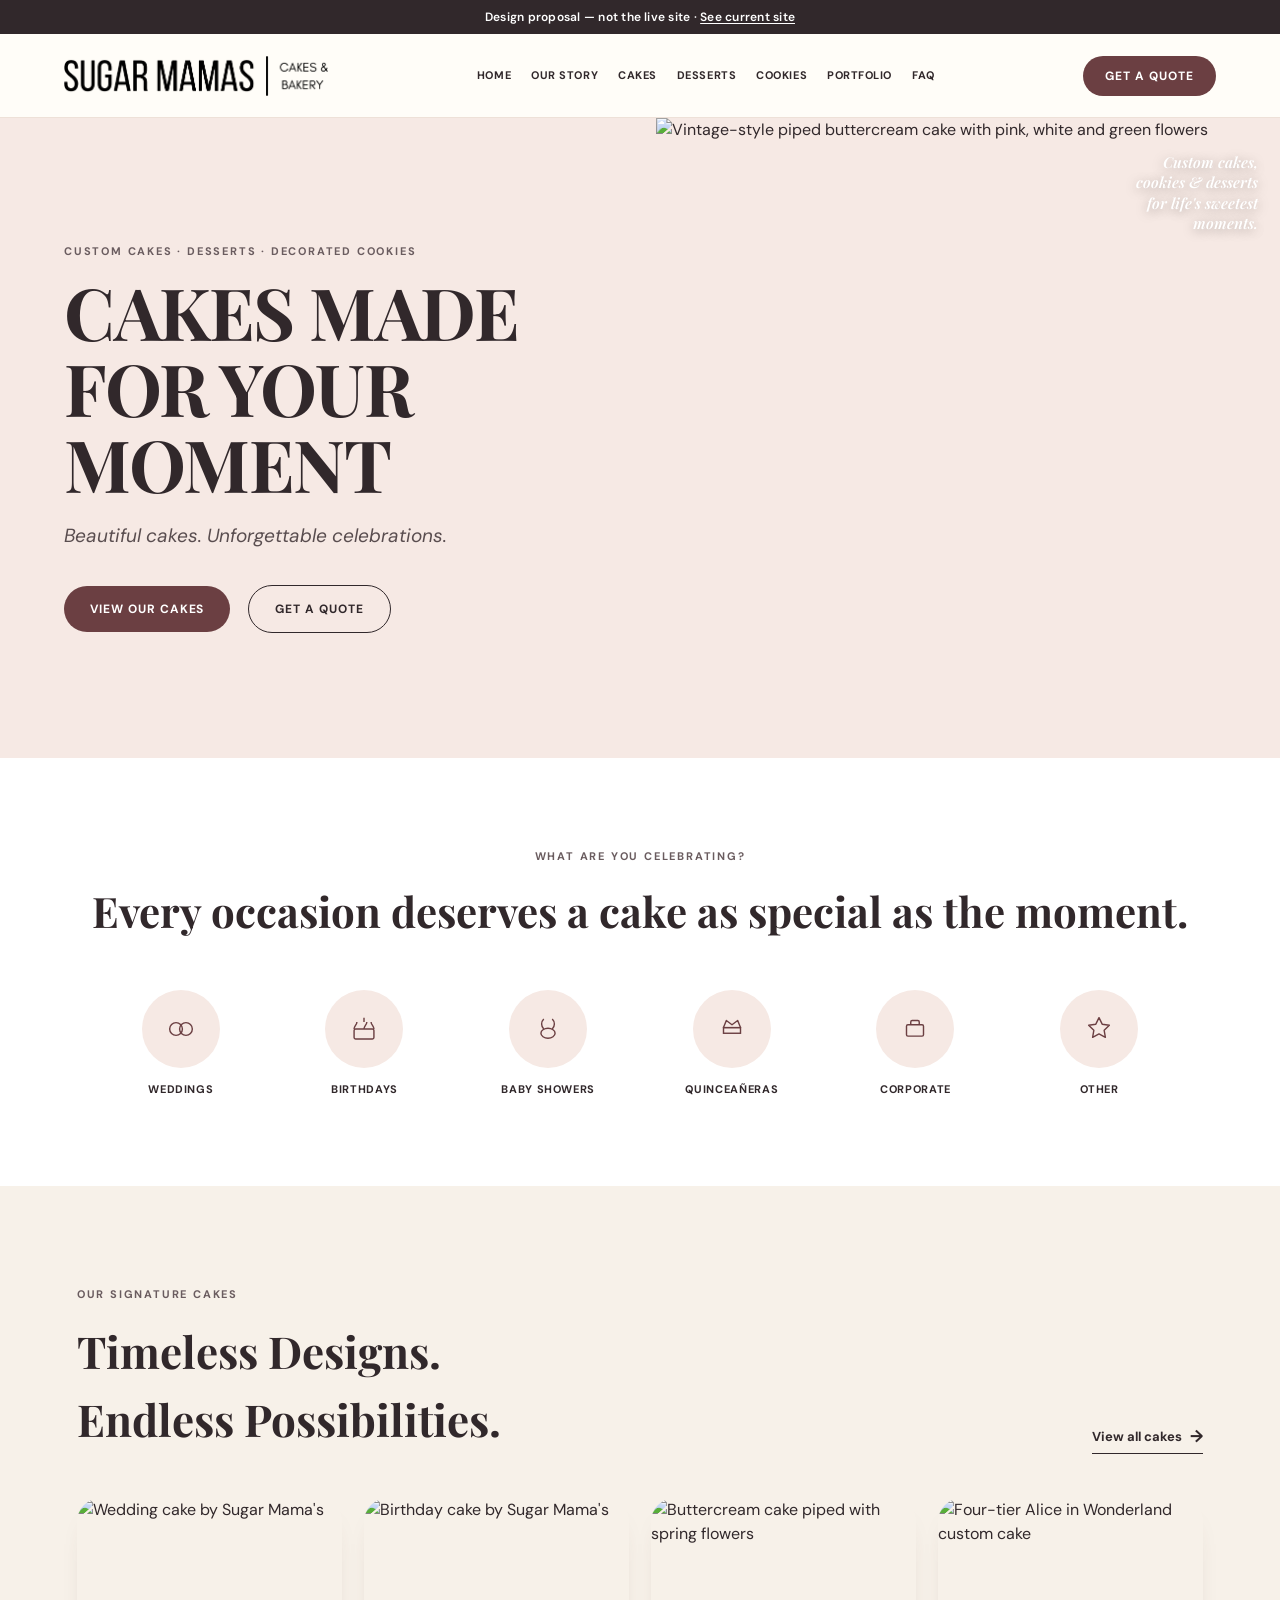
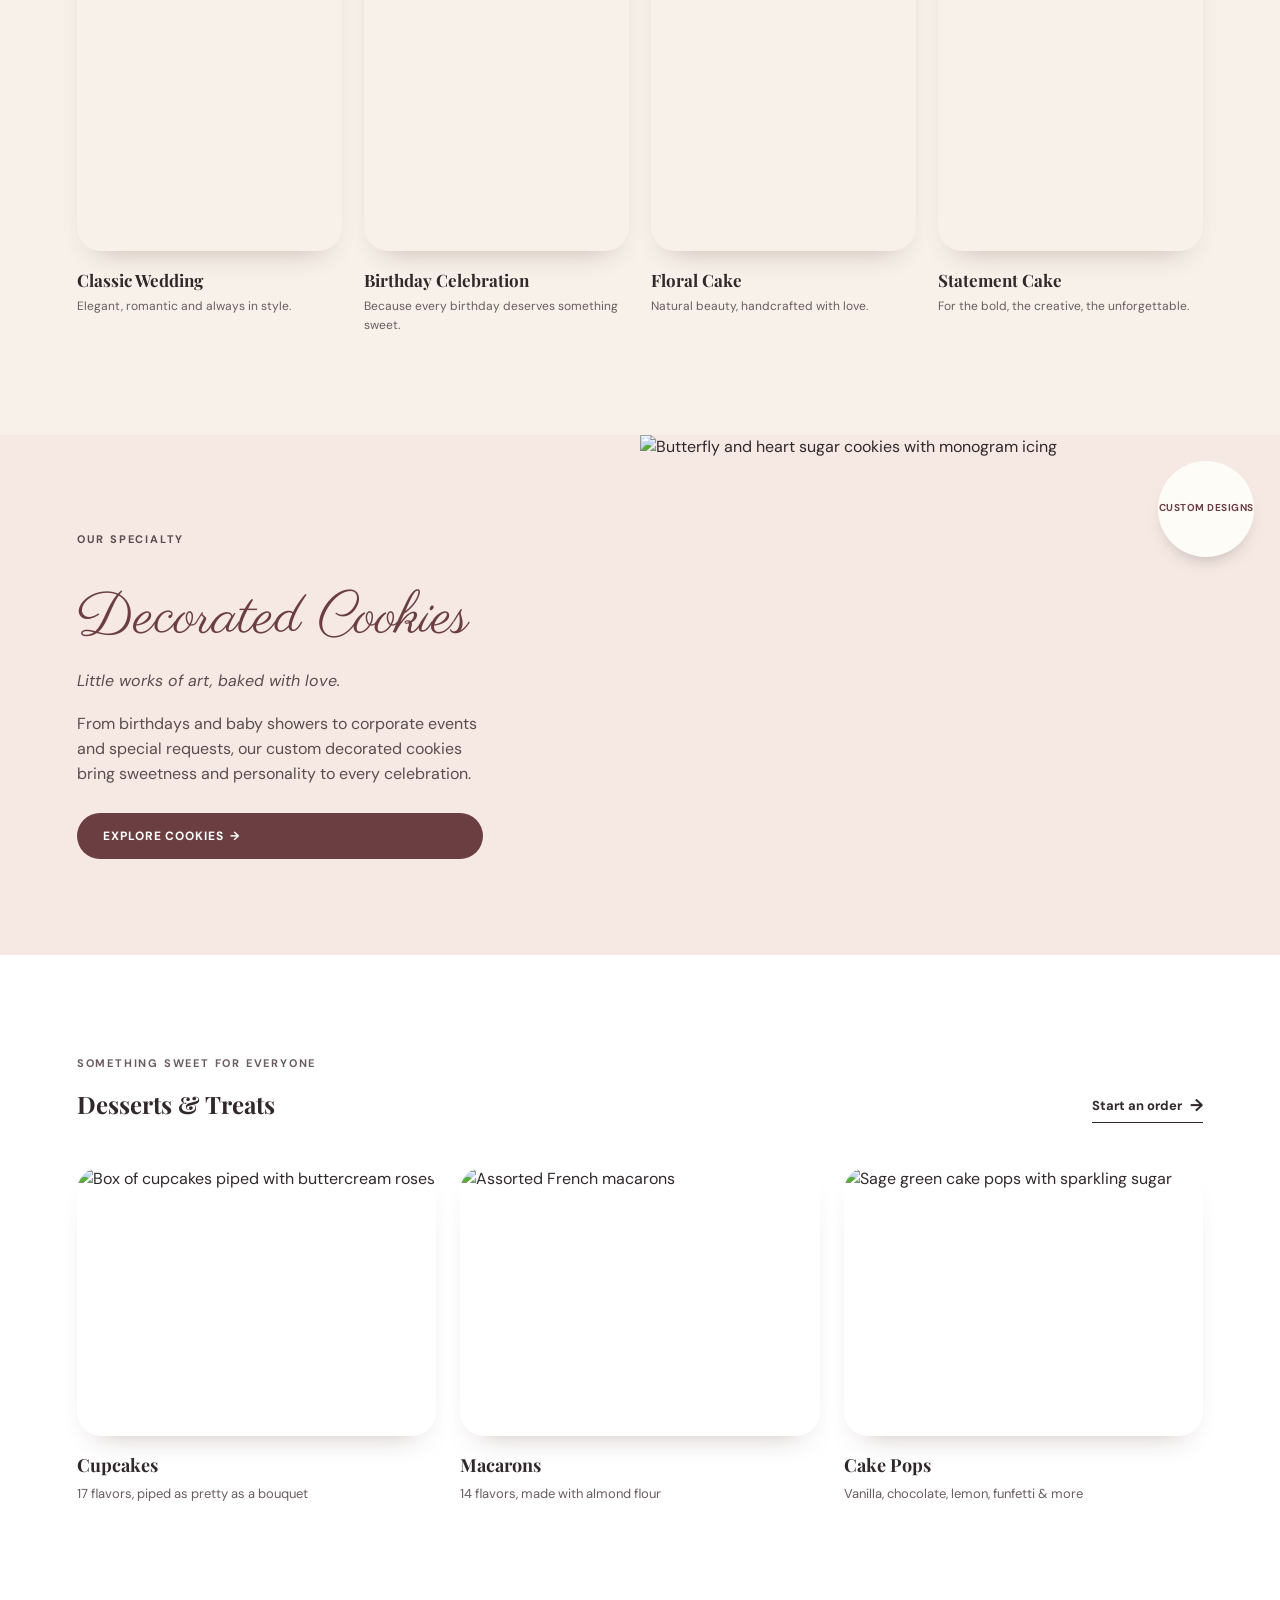
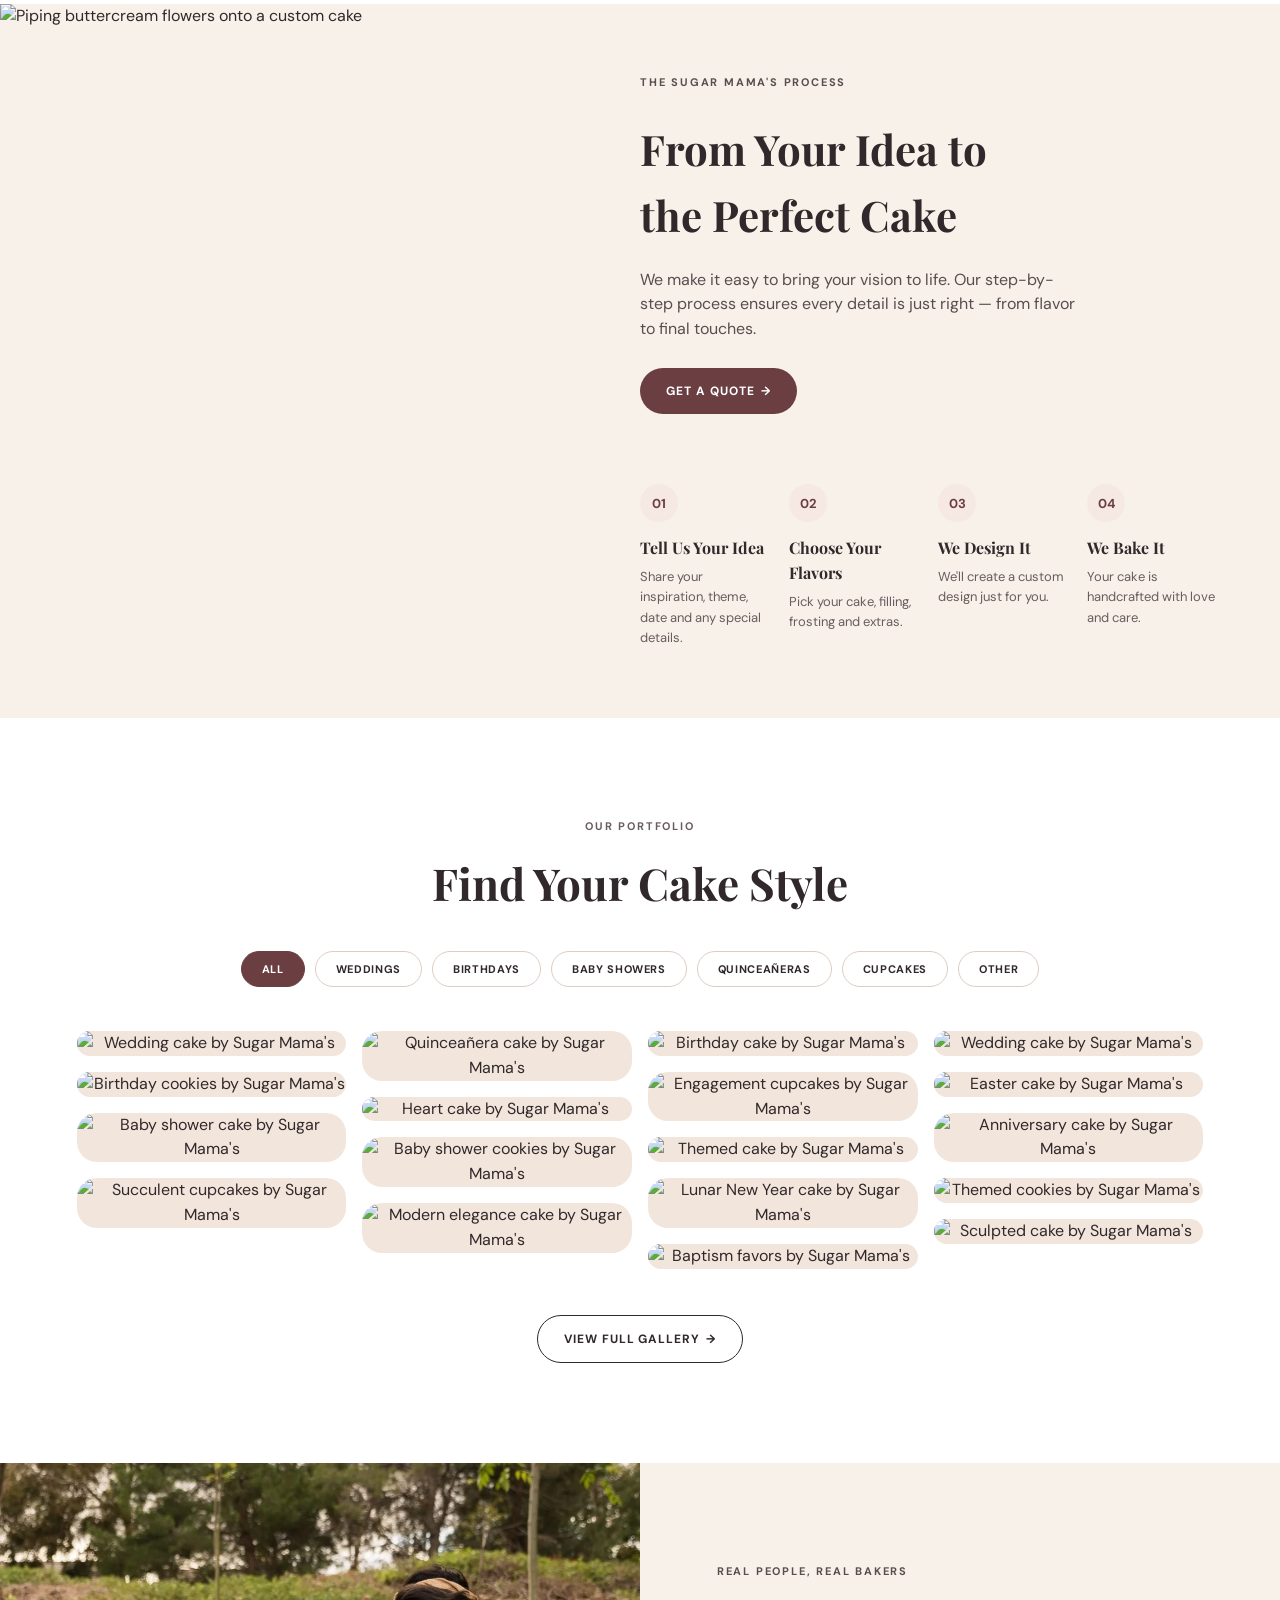
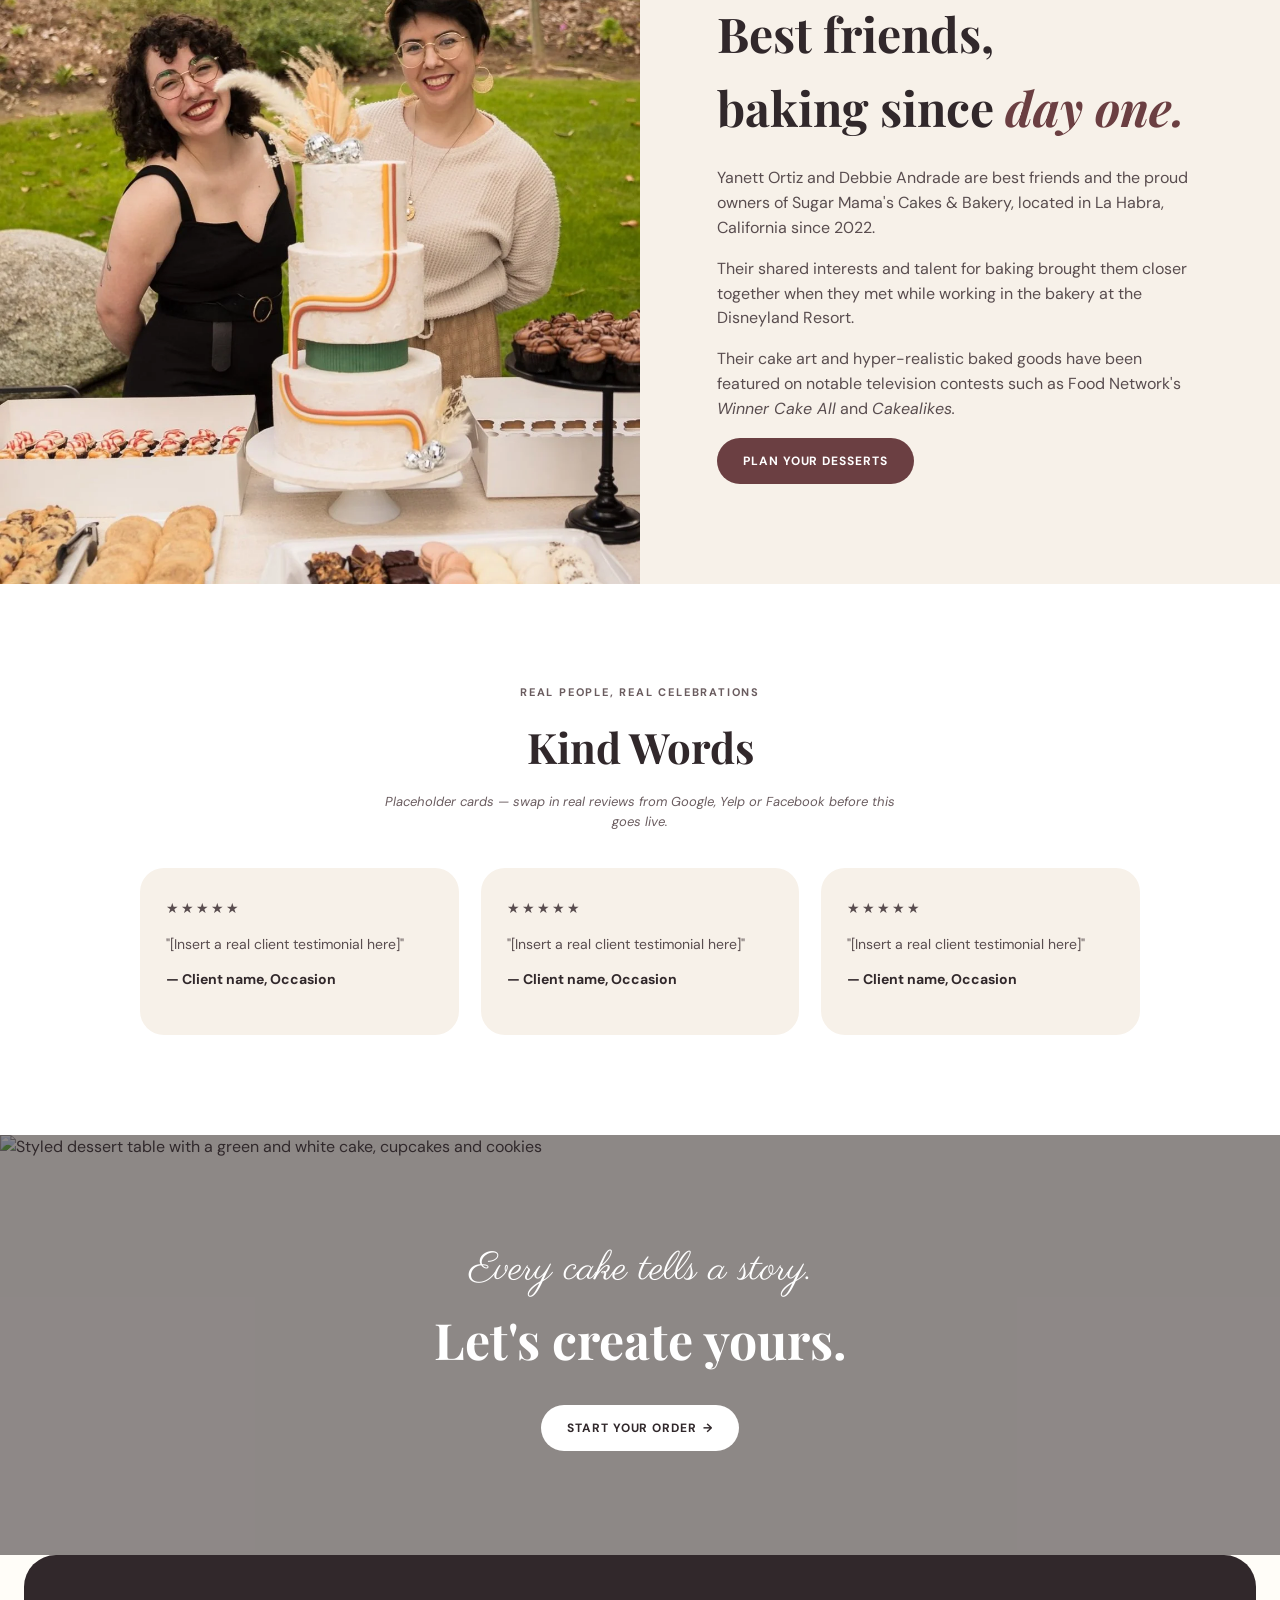
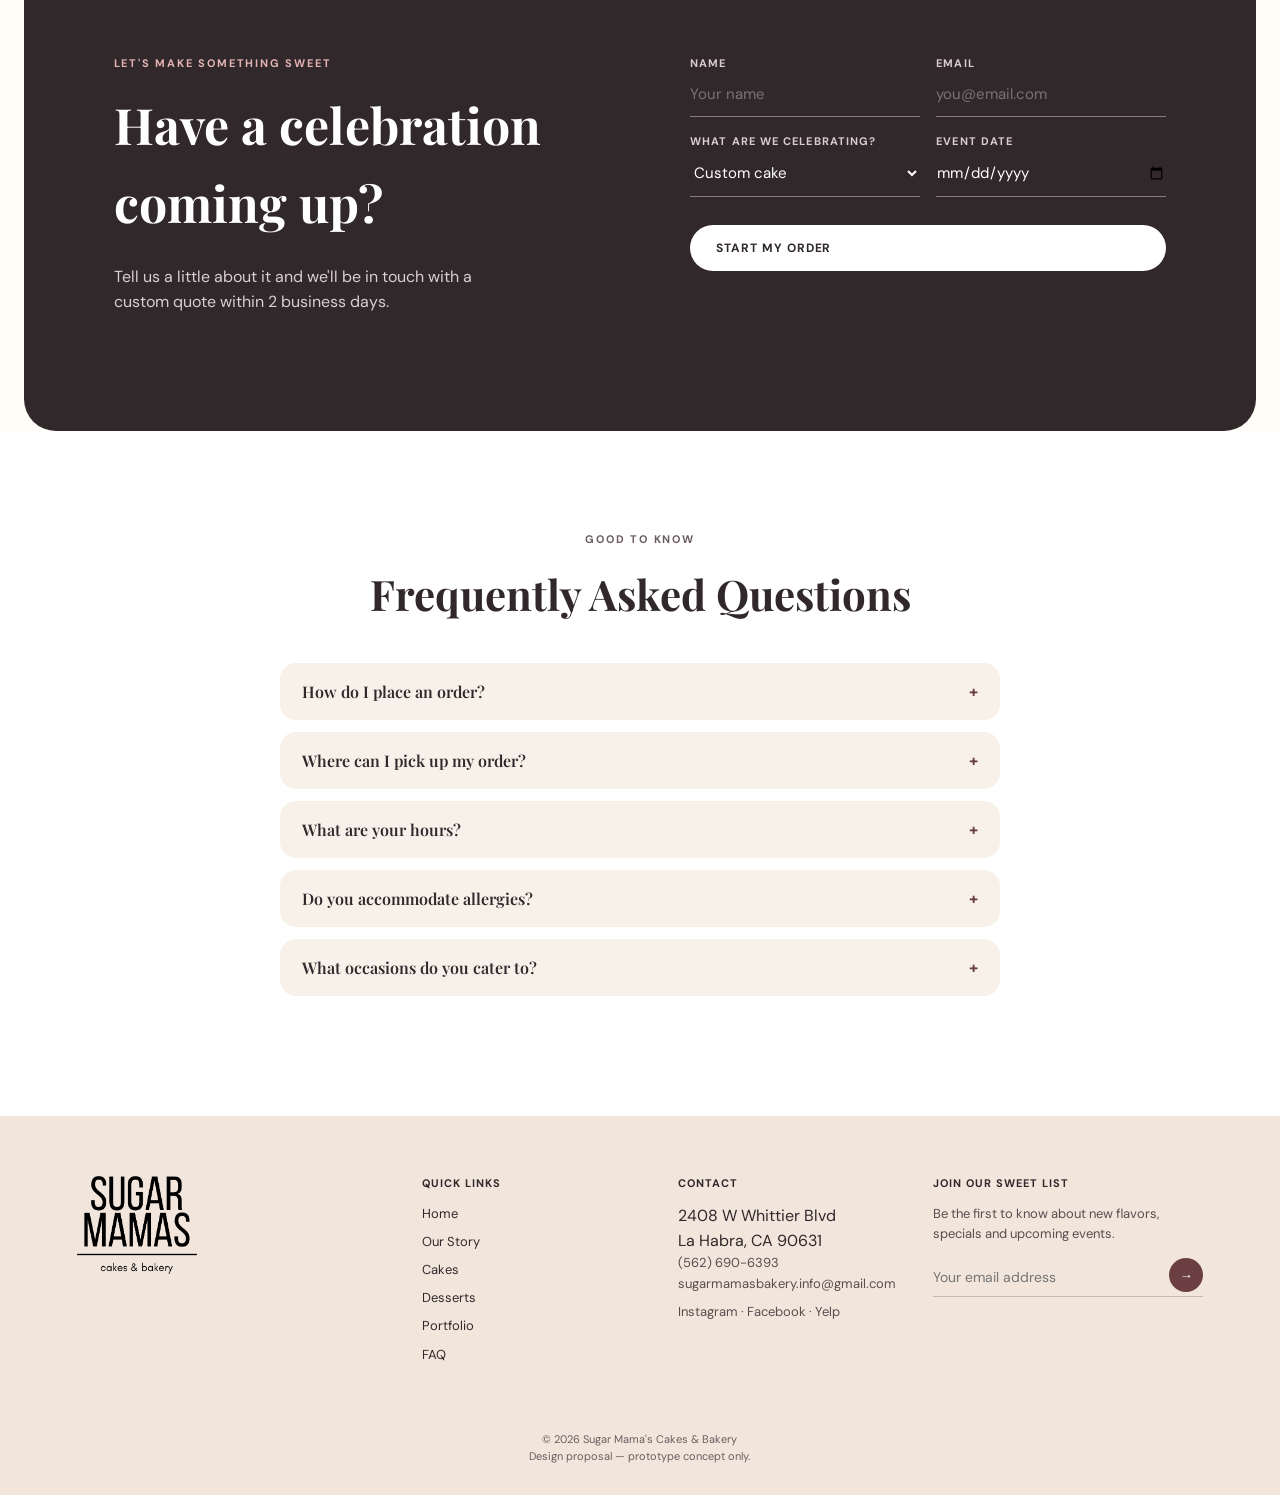
==== proposal-v2/index.html @ 088a0297 "Add homepage redesign proposal (v2) as a new page in proposal-v2/ New design proposal for the homepa" ====
<!doctype html>
<html lang="en">
  <head>
    <meta charset="UTF-8" />
    <meta name="viewport" content="width=device-width, initial-scale=1.0" />
    <meta name="description" content="Custom cakes, decorated cookies and desserts for life's sweetest moments — Sugar Mama's Cakes & Bakery in La Habra, California." />
    <title>Sugar Mama's Cakes &amp; Bakery — Cakes Made For Your Moment</title>
    <link rel="preconnect" href="https://fonts.googleapis.com" />
    <link rel="preconnect" href="https://fonts.gstatic.com" crossorigin />
    <link href="https://fonts.googleapis.com/css2?family=DM+Sans:wght@400;500;600;700&family=Playfair+Display:ital,wght@0,600;0,700;1,600;1,700&family=Parisienne&display=swap" rel="stylesheet" />
    <link rel="stylesheet" href="styles.css" />
  </head>
  <body>
    <p class="proposal-flag">Design proposal — not the live site · <a href="../index.html">See current site</a></p>

    <header class="site-header">
      <a class="brand" href="#top" aria-label="Sugar Mama's Cakes &amp; Bakery — home"><img src="assets/logo-horizontal.png" alt="Sugar Mama's Cakes &amp; Bakery" width="535" height="81" /></a>
      <button class="menu-button" aria-expanded="false" aria-controls="site-nav">Menu</button>
      <nav id="site-nav">
        <a href="#top">Home</a><a href="#story">Our Story</a><a href="#cakes">Cakes</a><a href="#desserts">Desserts</a><a href="#cookies">Cookies</a><a href="#portfolio">Portfolio</a><a href="#faq">FAQ</a>
      </nav>
      <a class="cart-link" href="#quote">Get a Quote</a>
    </header>

    <main id="top">
      <section class="hero">
        <div class="hero-copy">
          <p class="eyebrow">Custom Cakes · Desserts · Decorated Cookies</p>
          <h1>Cakes made<br />for your moment</h1>
          <p class="lede">Beautiful cakes. Unforgettable celebrations.</p>
          <div class="actions"><a class="button button-dark" href="#cakes">View Our Cakes</a><a class="button button-outline" href="#quote">Get a Quote</a></div>
        </div>
        <div class="hero-art">
          <img class="photo" src="https://images.squarespace-cdn.com/content/v1/65b1a3853f274837054c828c/1772600733425-MUDJIO56MYOZ5IM1CIWX/image-asset.jpeg?format=1500w" alt="Vintage-style piped buttercream cake with pink, white and green flowers" />
          <p class="hero-side-note">Custom cakes,<br />cookies &amp; desserts<br />for life's sweetest<br />moments.</p>
        </div>
      </section>

      <section class="occasions">
        <p class="eyebrow center">What are you celebrating?</p>
        <h2 class="center-title">Every occasion deserves a cake as special as the moment.</h2>
        <div class="occasion-grid">
          <a class="occasion" href="#quote"><span class="occasion-icon" aria-hidden="true"><svg viewBox="0 0 48 48"><circle cx="17" cy="24" r="9" fill="none" stroke="currentColor" stroke-width="2"/><circle cx="31" cy="24" r="9" fill="none" stroke="currentColor" stroke-width="2"/></svg></span>Weddings</a>
          <a class="occasion" href="#quote"><span class="occasion-icon" aria-hidden="true"><svg viewBox="0 0 48 48"><rect x="10" y="24" width="28" height="14" rx="2" fill="none" stroke="currentColor" stroke-width="2"/><path d="M10 24c0-4 4-6 4-10M24 24c0-4 4-6 4-10M38 24c0-4-4-6-4-10" fill="none" stroke="currentColor" stroke-width="2"/><line x1="24" y1="14" x2="24" y2="8" stroke="currentColor" stroke-width="2"/></svg></span>Birthdays</a>
          <a class="occasion" href="#quote"><span class="occasion-icon" aria-hidden="true"><svg viewBox="0 0 48 48"><path d="M18 10c-4 4-4 10 0 14M30 10c4 4 4 10 0 14" fill="none" stroke="currentColor" stroke-width="2"/><ellipse cx="24" cy="30" rx="10" ry="7" fill="none" stroke="currentColor" stroke-width="2"/></svg></span>Baby Showers</a>
          <a class="occasion" href="#quote"><span class="occasion-icon" aria-hidden="true"><svg viewBox="0 0 48 48"><path d="M12 22l4-10 8 6 8-6 4 10z" fill="none" stroke="currentColor" stroke-width="2" stroke-linejoin="round"/><rect x="12" y="22" width="24" height="8" fill="none" stroke="currentColor" stroke-width="2"/></svg></span>Quinceañeras</a>
          <a class="occasion" href="#quote"><span class="occasion-icon" aria-hidden="true"><svg viewBox="0 0 48 48"><rect x="12" y="18" width="24" height="16" rx="2" fill="none" stroke="currentColor" stroke-width="2"/><path d="M18 18v-4a2 2 0 0 1 2-2h8a2 2 0 0 1 2 2v4" fill="none" stroke="currentColor" stroke-width="2"/></svg></span>Corporate</a>
          <a class="occasion" href="#quote"><span class="occasion-icon" aria-hidden="true"><svg viewBox="0 0 48 48"><path d="M24 8l4.5 9.2 10.1 1.5-7.3 7.1 1.7 10-9-4.8-9 4.8 1.7-10-7.3-7.1 10.1-1.5z" fill="none" stroke="currentColor" stroke-width="2" stroke-linejoin="round"/></svg></span>Other</a>
        </div>
      </section>

      <section class="signature" id="cakes">
        <div class="section-heading">
          <div><p class="eyebrow">Our Signature Cakes</p><h2>Timeless Designs.<br />Endless Possibilities.</h2></div>
          <a class="text-link" href="#portfolio">View all cakes <span>→</span></a>
        </div>
        <div class="signature-grid">
          <article class="signature-card"><div class="signature-image"><img class="photo" src="https://images.squarespace-cdn.com/content/v1/65b1a3853f274837054c828c/1772942262779-ZI9JFP9GO87OTHMRYHWW/image-asset.jpeg?format=900w" alt="Wedding cake by Sugar Mama's" loading="lazy" /></div><h3>Classic Wedding</h3><p>Elegant, romantic and always in style.</p></article>
          <article class="signature-card"><div class="signature-image"><img class="photo" src="https://images.squarespace-cdn.com/content/v1/65b1a3853f274837054c828c/1773450501067-HEP3N2RU8W4U52K35G0A/image-asset.jpeg?format=900w" alt="Birthday cake by Sugar Mama's" loading="lazy" /></div><h3>Birthday Celebration</h3><p>Because every birthday deserves something sweet.</p></article>
          <article class="signature-card"><div class="signature-image"><img class="photo" src="https://images.squarespace-cdn.com/content/v1/65b1a3853f274837054c828c/1775613709017-PPYAAM4GJLANA5XTCRFL/image-asset.jpeg?format=900w" alt="Buttercream cake piped with spring flowers" loading="lazy" /></div><h3>Floral Cake</h3><p>Natural beauty, handcrafted with love.</p></article>
          <article class="signature-card"><div class="signature-image"><img class="photo" src="https://images.squarespace-cdn.com/content/v1/65b1a3853f274837054c828c/7b6c0168-63f1-49c2-966e-739e3c0c1730/IMG_20220407_215901_732.JPEG?format=900w" alt="Four-tier Alice in Wonderland custom cake" loading="lazy" /></div><h3>Statement Cake</h3><p>For the bold, the creative, the unforgettable.</p></article>
        </div>
      </section>

      <section class="cookies-band" id="cookies">
        <div class="cookies-copy">
          <p class="eyebrow">Our Specialty</p>
          <h2 class="script">Decorated Cookies</h2>
          <p class="tagline">Little works of art, baked with love.</p>
          <p>From birthdays and baby showers to corporate events and special requests, our custom decorated cookies bring sweetness and personality to every celebration.</p>
          <a class="button button-dark" href="#quote" data-order="Cookies, brownies &amp; bars">Explore Cookies <span>→</span></a>
        </div>
        <div class="cookies-art">
          <img class="photo" src="https://images.squarespace-cdn.com/content/v1/65b1a3853f274837054c828c/1772600733425-BPG7OJU52Y9I3K58U4W4/image-asset.jpeg?format=1200w" alt="Butterfly and heart sugar cookies with monogram icing" loading="lazy" />
          <span class="badge">Custom Designs</span>
        </div>
      </section>

      <section class="desserts" id="desserts">
        <div class="section-heading">
          <div><p class="eyebrow">Something Sweet for Everyone</p><h2>Desserts &amp; Treats</h2></div>
          <a class="text-link" href="#quote">Start an order <span>→</span></a>
        </div>
        <div class="dessert-grid">
          <article class="dessert-card"><div class="dessert-image"><img class="photo" src="https://images.squarespace-cdn.com/content/v1/65b1a3853f274837054c828c/b9836f14-24eb-4674-8cc8-5831b5f9d2c2/Image+3-29-24+at+4.58+PM.jpg?format=900w" alt="Box of cupcakes piped with buttercream roses" loading="lazy" /></div><h3>Cupcakes</h3><p>17 flavors, piped as pretty as a bouquet</p></article>
          <article class="dessert-card"><div class="dessert-image"><img class="photo" src="https://images.squarespace-cdn.com/content/v1/65b1a3853f274837054c828c/a9c6660c-5b7f-4c5b-993f-c63a873cb823/Screenshot+2024-03-30+at+3.08.34+PM.jpg?format=900w" alt="Assorted French macarons" loading="lazy" /></div><h3>Macarons</h3><p>14 flavors, made with almond flour</p></article>
          <article class="dessert-card"><div class="dessert-image"><img class="photo" src="https://images.squarespace-cdn.com/content/v1/65b1a3853f274837054c828c/cb869832-6874-4130-a6bc-0b6ae3348c06/20221203_130506.jpg?format=900w" alt="Sage green cake pops with sparkling sugar" loading="lazy" /></div><h3>Cake Pops</h3><p>Vanilla, chocolate, lemon, funfetti &amp; more</p></article>
        </div>
      </section>

      <section class="process">
        <div class="process-art"><img class="photo" src="https://images.squarespace-cdn.com/content/v1/65b1a3853f274837054c828c/1775613709017-PPYAAM4GJLANA5XTCRFL/image-asset.jpeg?format=1200w" alt="Piping buttercream flowers onto a custom cake" loading="lazy" /></div>
        <div class="process-copy">
          <p class="eyebrow">The Sugar Mama's Process</p>
          <h2>From Your Idea to<br />the Perfect Cake</h2>
          <p>We make it easy to bring your vision to life. Our step-by-step process ensures every detail is just right — from flavor to final touches.</p>
          <a class="button button-dark" href="#quote">Get a Quote <span>→</span></a>
        </div>
        <div class="steps">
          <article><span>01</span><h3>Tell Us Your Idea</h3><p>Share your inspiration, theme, date and any special details.</p></article>
          <article><span>02</span><h3>Choose Your Flavors</h3><p>Pick your cake, filling, frosting and extras.</p></article>
          <article><span>03</span><h3>We Design It</h3><p>We'll create a custom design just for you.</p></article>
          <article><span>04</span><h3>We Bake It</h3><p>Your cake is handcrafted with love and care.</p></article>
        </div>
      </section>

      <section class="portfolio" id="portfolio">
        <p class="eyebrow">Our Portfolio</p>
        <h2>Find Your Cake Style</h2>
        <div class="filter-tabs" role="tablist" aria-label="Filter portfolio by occasion">
          <button class="filter-tab is-active" data-filter="all">All</button>
          <button class="filter-tab" data-filter="weddings">Weddings</button>
          <button class="filter-tab" data-filter="birthdays">Birthdays</button>
          <button class="filter-tab" data-filter="baby-showers">Baby Showers</button>
          <button class="filter-tab" data-filter="quinceaneras">Quinceañeras</button>
          <button class="filter-tab" data-filter="cupcakes">Cupcakes</button>
          <button class="filter-tab" data-filter="other">Other</button>
        </div>
        <div class="portfolio-grid">
          <figure class="portfolio-item" data-category="weddings"><img src="https://images.squarespace-cdn.com/content/v1/65b1a3853f274837054c828c/1772942262779-ZI9JFP9GO87OTHMRYHWW/image-asset.jpeg?format=750w" alt="Wedding cake by Sugar Mama's" loading="lazy" /><figcaption>Wedding</figcaption></figure>
          <figure class="portfolio-item" data-category="birthdays"><img src="https://images.squarespace-cdn.com/content/v1/65b1a3853f274837054c828c/a038e43d-16f7-4543-b293-1aeea8d28f4f/20231110_105209.JPEG?format=750w" alt="Birthday cookies by Sugar Mama's" loading="lazy" /><figcaption>Birthday cookies</figcaption></figure>
          <figure class="portfolio-item" data-category="baby-showers"><img src="https://images.squarespace-cdn.com/content/v1/65b1a3853f274837054c828c/4c8994d2-5c59-413b-973d-cb55cd57ef9a/20221105_122939.jpg?format=750w" alt="Baby shower cake by Sugar Mama's" loading="lazy" /><figcaption>Baby shower</figcaption></figure>
          <figure class="portfolio-item" data-category="cupcakes"><img src="https://images.squarespace-cdn.com/content/v1/65b1a3853f274837054c828c/33d1d7ee-b3ee-4fe7-a047-160178b1ba1e/20221119_101422.jpg?format=750w" alt="Succulent cupcakes by Sugar Mama's" loading="lazy" /><figcaption>Succulent cupcakes</figcaption></figure>
          <figure class="portfolio-item" data-category="quinceaneras"><img src="https://images.squarespace-cdn.com/content/v1/65b1a3853f274837054c828c/1774237483385-MHNZNSMKD4XD0S2SNCR8/image-asset.jpeg?format=750w" alt="Quinceañera cake by Sugar Mama's" loading="lazy" /><figcaption>Quinceañera</figcaption></figure>
          <figure class="portfolio-item" data-category="other"><img src="https://images.squarespace-cdn.com/content/v1/65b1a3853f274837054c828c/1772854259858-TG2QHEEB0DQEADOUZL7T/image-asset.jpeg?format=750w" alt="Heart cake by Sugar Mama's" loading="lazy" /><figcaption>Heart cake</figcaption></figure>
          <figure class="portfolio-item" data-category="baby-showers"><img src="https://images.squarespace-cdn.com/content/v1/65b1a3853f274837054c828c/1773193388780-VD13GZDD2TNQXEQYH98U/image-asset.jpeg?format=750w" alt="Baby shower cookies by Sugar Mama's" loading="lazy" /><figcaption>Baby shower cookies</figcaption></figure>
          <figure class="portfolio-item" data-category="other"><img src="https://images.squarespace-cdn.com/content/v1/65b1a3853f274837054c828c/1774066452007-Z5C4GBXH0X5CAH2M69HX/image-asset.jpeg?format=750w" alt="Modern elegance cake by Sugar Mama's" loading="lazy" /><figcaption>Modern elegance</figcaption></figure>
          <figure class="portfolio-item" data-category="birthdays"><img src="https://images.squarespace-cdn.com/content/v1/65b1a3853f274837054c828c/1773450501067-HEP3N2RU8W4U52K35G0A/image-asset.jpeg?format=750w" alt="Birthday cake by Sugar Mama's" loading="lazy" /><figcaption>Birthday</figcaption></figure>
          <figure class="portfolio-item" data-category="cupcakes"><img src="https://images.squarespace-cdn.com/content/v1/65b1a3853f274837054c828c/1773365118248-B31HA1CPFASOLKX8IUA8/image-asset.jpeg?format=750w" alt="Engagement cupcakes by Sugar Mama's" loading="lazy" /><figcaption>Engagement cupcakes</figcaption></figure>
          <figure class="portfolio-item" data-category="other"><img src="https://images.squarespace-cdn.com/content/v1/65b1a3853f274837054c828c/1773804576847-RX6JJX8WD3FVV5V3I89F/image-asset.jpeg?format=750w" alt="Themed cake by Sugar Mama's" loading="lazy" /><figcaption>Themed cake</figcaption></figure>
          <figure class="portfolio-item" data-category="other"><img src="https://images.squarespace-cdn.com/content/v1/65b1a3853f274837054c828c/1772600733425-V5CJXFYBHZIGZ0ZPQFDM/image-asset.jpeg?format=750w" alt="Lunar New Year cake by Sugar Mama's" loading="lazy" /><figcaption>Lunar New Year</figcaption></figure>
          <figure class="portfolio-item" data-category="other"><img src="https://images.squarespace-cdn.com/content/v1/65b1a3853f274837054c828c/1773889423653-HCP5YI74RDY9S18D9REH/image-asset.jpeg?format=750w" alt="Baptism favors by Sugar Mama's" loading="lazy" /><figcaption>Baptism favors</figcaption></figure>
          <figure class="portfolio-item" data-category="weddings"><img src="https://images.squarespace-cdn.com/content/v1/65b1a3853f274837054c828c/85dee9de-6dda-4266-9a12-5ddda08672a5/20240119_144047.jpg?format=750w" alt="Wedding cake by Sugar Mama's" loading="lazy" /><figcaption>Wedding</figcaption></figure>
          <figure class="portfolio-item" data-category="other"><img src="https://images.squarespace-cdn.com/content/v1/65b1a3853f274837054c828c/1773715004166-4G8UO48FB5DTG1OKHB35/image-asset.jpeg?format=750w" alt="Easter cake by Sugar Mama's" loading="lazy" /><figcaption>Easter</figcaption></figure>
          <figure class="portfolio-item" data-category="other"><img src="https://images.squarespace-cdn.com/content/v1/65b1a3853f274837054c828c/1773282264089-OWEULH4D010MYV2WU4PO/image-asset.jpeg?format=750w" alt="Anniversary cake by Sugar Mama's" loading="lazy" /><figcaption>Anniversary</figcaption></figure>
          <figure class="portfolio-item" data-category="other"><img src="https://images.squarespace-cdn.com/content/v1/65b1a3853f274837054c828c/1775704771923-VI10AV0GMWBA3H75C11X/image-asset.jpeg?format=750w" alt="Themed cookies by Sugar Mama's" loading="lazy" /><figcaption>Themed cookies</figcaption></figure>
          <figure class="portfolio-item" data-category="other"><img src="https://images.squarespace-cdn.com/content/v1/65b1a3853f274837054c828c/1773541200767-RRWUDX4NU8JCUYXWUD3D/image-asset.jpeg?format=750w" alt="Sculpted cake by Sugar Mama's" loading="lazy" /><figcaption>Sculpted cake</figcaption></figure>
        </div>
        <div class="portfolio-cta"><a class="button button-outline" href="https://www.instagram.com/sugarmamas.bakery/" target="_blank" rel="noopener">View Full Gallery <span>→</span></a></div>
      </section>

      <section class="about" id="story">
        <div class="about-photo"><img src="assets/owners.webp" alt="Yanett Ortiz and Debbie Andrade smiling behind a dessert table with a three-tier retro cake, cookies, brownies, macarons and cupcakes" width="1151" height="1535" loading="lazy" /></div>
        <div class="about-copy">
          <p class="eyebrow">Real People, Real Bakers</p>
          <h2>Best friends,<br />baking since <em>day one.</em></h2>
          <p>Yanett Ortiz and Debbie Andrade are best friends and the proud owners of Sugar Mama's Cakes &amp; Bakery, located in La Habra, California since 2022.</p>
          <p>Their shared interests and talent for baking brought them closer together when they met while working in the bakery at the Disneyland Resort.</p>
          <p>Their cake art and hyper-realistic baked goods have been featured on notable television contests such as Food Network's <em>Winner Cake All</em> and <em>Cakealikes.</em></p>
          <a class="button button-dark" href="#quote">Plan Your Desserts</a>
        </div>
      </section>

      <section class="testimonials">
        <p class="eyebrow center">Real People, Real Celebrations</p>
        <h2 class="center-title">Kind Words</h2>
        <p class="testimonials-note">Placeholder cards — swap in real reviews from Google, Yelp or Facebook before this goes live.</p>
        <div class="testimonial-grid">
          <article class="testimonial-card"><p class="stars">★★★★★</p><p>"[Insert a real client testimonial here]"</p><p class="testimonial-name">— Client name, Occasion</p></article>
          <article class="testimonial-card"><p class="stars">★★★★★</p><p>"[Insert a real client testimonial here]"</p><p class="testimonial-name">— Client name, Occasion</p></article>
          <article class="testimonial-card"><p class="stars">★★★★★</p><p>"[Insert a real client testimonial here]"</p><p class="testimonial-name">— Client name, Occasion</p></article>
        </div>
      </section>

      <section class="cta-band">
        <img class="photo" src="https://images.squarespace-cdn.com/content/v1/65b1a3853f274837054c828c/f6de894a-5f55-403f-89b4-b22c903d7e91/DCD946B8-6885-4D55-A3FF-7718D71AA096.JPG?format=1500w" alt="Styled dessert table with a green and white cake, cupcakes and cookies" loading="lazy" />
        <div class="cta-overlay"><p class="script cta-script">Every cake tells a story.</p><h2>Let's create yours.</h2><a class="button button-light" href="#quote">Start Your Order <span>→</span></a></div>
      </section>

      <section class="quote" id="quote"><div><p class="eyebrow">Let's make something sweet</p><h2>Have a celebration<br />coming up?</h2><p>Tell us a little about it and we'll be in touch with a custom quote within 2 business days.</p></div><form><label>Name<input required placeholder="Your name" /></label><label>Email<input type="email" required placeholder="you@email.com" /></label><label>What are we celebrating?<select><option>Custom cake</option><option>Cupcakes</option><option>Macarons</option><option>Cookies, brownies &amp; bars</option><option>Cake shots &amp; cake pops</option><option>Tarts &amp; seasonal treats</option><option>A full dessert table</option></select></label><label>Event date<input type="date" /></label><button class="button button-light" type="submit">Start my order</button><p class="form-message" aria-live="polite"></p></form></section>

      <section class="faq" id="faq">
        <p class="eyebrow center">Good to Know</p>
        <h2 class="center-title">Frequently Asked Questions</h2>
        <div class="faq-list">
          <details><summary>How do I place an order?</summary><p>Fill out our quote form and our team will follow up with a custom quote within 2 business days.</p></details>
          <details><summary>Where can I pick up my order?</summary><p>All orders are picked up at our bakery: 2408 W Whittier Blvd, La Habra, CA 90631.</p></details>
          <details><summary>What are your hours?</summary><p>Tue – Wed &amp; Friday, 10AM – 6PM · Saturday, 10AM – 4PM · Closed Sunday, Monday &amp; Thursday.</p></details>
          <details><summary>Do you accommodate allergies?</summary><p>Please let us know about nut allergies when ordering — some of our flavors and fillings contain almonds, peanuts or pecans, and our macarons are made with almond flour.</p></details>
          <details><summary>What occasions do you cater to?</summary><p>Weddings, birthdays, baby showers, quinceañeras, corporate events, and any "just because" moment worth celebrating.</p></details>
        </div>
      </section>
    </main>

    <footer id="contact">
      <a class="brand brand-footer" href="#top"><img src="assets/logo-stacked.png" alt="Sugar Mama's Cakes &amp; Bakery" width="401" height="328" /></a>
      <div><h3>Quick Links</h3><nav class="footer-nav"><a href="#top">Home</a><a href="#story">Our Story</a><a href="#cakes">Cakes</a><a href="#desserts">Desserts</a><a href="#portfolio">Portfolio</a><a href="#faq">FAQ</a></nav></div>
      <div><h3>Contact</h3><address><a href="https://www.google.com/maps/search/?api=1&amp;query=2408+W+Whittier+Blvd+La+Habra+CA+90631" target="_blank" rel="noopener">2408 W Whittier Blvd<br />La Habra, CA 90631</a></address><p><a href="tel:+15626906393">(562) 690-6393</a><br /><a href="mailto:sugarmamasbakery.info@gmail.com">sugarmamasbakery.info@gmail.com</a></p><p class="social"><a href="https://www.instagram.com/sugarmamas.bakery/" target="_blank" rel="noopener">Instagram</a> · <a href="https://www.facebook.com/people/Sugar-Mamas-LLC-Cakes-and-Bakery/100083060356228/" target="_blank" rel="noopener">Facebook</a> · <a href="https://www.yelp.com/biz/sugar-mamas-cakes-and-bakery-la-habra" target="_blank" rel="noopener">Yelp</a></p></div>
      <div><h3>Join Our Sweet List</h3><p>Be the first to know about new flavors, specials and upcoming events.</p><form class="newsletter-form"><input type="email" required placeholder="Your email address" aria-label="Email address" /><button type="submit" aria-label="Subscribe"><span>→</span></button></form></div>
      <p class="copyright">© 2026 Sugar Mama's Cakes &amp; Bakery<br />Design proposal — prototype concept only.</p>
    </footer>
    <script src="script.js"></script>
  </body>
</html>
---- proposal-v2/styles.css ----
:root{
  --ink:#31282b;
  --paper:#fffdf8;
  --pink:#e7a5a8;
  --peach:#f7ddd1;
  --yellow:#f7d56d;
  --mauve:#c6a0bd;
  --green:#738672;
  --maroon:#6b3f42;
  --blush:#f6e9e4;
  --cream:#f7f1e9;
  --muted:#6a5c5f;
  --body:#594d4f;
  --round:24px;
  --round-lg:32px;
}
*{box-sizing:border-box}
html{scroll-behavior:smooth}
body{margin:0;background:var(--paper);color:var(--ink);font-family:"DM Sans",sans-serif;font-size:16px;line-height:1.55}
a{color:inherit;text-decoration:none}
img{max-width:100%}
h1,h2,h3{font-family:"Playfair Display",serif;margin:0}
.script{font-family:"Parisienne",cursive;font-weight:400}
.eyebrow{text-transform:uppercase;font-size:11px;letter-spacing:1.8px;font-weight:700;margin:0 0 14px;color:var(--muted)}
.eyebrow.center{text-align:center}
.center-title{text-align:center;font-size:clamp(28px,3.6vw,42px);margin:0 auto 12px}
.text-link{font-size:13px;font-weight:700;border-bottom:1px solid var(--ink);padding-bottom:3px;white-space:nowrap}
.text-link:hover{opacity:.6}
.text-link span{font-size:17px;vertical-align:-1px;margin-left:5px}
.button{display:inline-flex;align-items:center;gap:6px;border:0;border-radius:999px;padding:15px 26px;font:700 12px "DM Sans";letter-spacing:.08em;text-transform:uppercase;cursor:pointer;transition:transform .2s,background .2s,color .2s}
.button:hover{transform:translateY(-2px)}
.button-dark{background:var(--maroon);color:#fff}
.button-dark:hover{background:var(--ink)}
.button-outline{background:transparent;color:var(--ink);border:1px solid var(--ink)}
.button-outline:hover{background:var(--ink);color:#fff}
.button-light{background:#fff;color:var(--ink)}

.proposal-flag{margin:0;text-align:center;background:var(--ink);color:#fff;padding:9px 16px;font:600 12px "DM Sans";letter-spacing:.02em}
.proposal-flag a{text-decoration:underline;text-underline-offset:2px}

/* header */
.site-header{height:84px;display:flex;align-items:center;justify-content:space-between;gap:20px;padding:0 clamp(24px,5vw,72px);border-bottom:1px solid #eee1d8;background:var(--paper);position:sticky;top:0;z-index:10}
.brand img{display:block;height:40px;width:auto}
nav#site-nav{display:flex;gap:20px;font-size:11px;font-weight:700;text-transform:uppercase;letter-spacing:.05em;white-space:nowrap}
nav#site-nav a:hover{opacity:.6}
.cart-link{font:700 12px "DM Sans";letter-spacing:.08em;text-transform:uppercase;background:var(--maroon);color:#fff;border-radius:999px;padding:12px 22px;white-space:nowrap}
.cart-link:hover{background:var(--ink)}
.menu-button{display:none;background:none;border:0;font:600 13px "DM Sans"}

/* hero */
.hero{min-height:640px;display:grid;grid-template-columns:1.05fr 1fr;background:var(--blush)}
.hero-copy{padding:clamp(60px,9vw,120px) clamp(24px,5vw,72px);max-width:640px;display:flex;flex-direction:column;justify-content:center}
.hero h1{font:700 clamp(42px,6vw,72px)/1.05 "Playfair Display",serif;letter-spacing:-1.5px;text-transform:uppercase;margin:0 0 20px}
.lede{font-size:19px;font-style:italic;color:var(--body);margin:0 0 34px}
.actions{display:flex;flex-wrap:wrap;align-items:center;gap:18px}
.hero-art{position:relative;overflow:hidden;min-height:520px}
.hero-art .photo{position:absolute;inset:0;width:100%;height:100%;object-fit:cover}
.hero-side-note{position:absolute;right:22px;top:34px;color:#fff;font:italic 600 15px/1.35 "Playfair Display",serif;text-align:right;text-shadow:0 2px 12px rgba(0,0,0,.35);margin:0;max-width:180px}

/* occasions */
.occasions{padding:90px clamp(24px,6vw,90px);text-align:center;background:#fff}
.occasion-grid{display:grid;grid-template-columns:repeat(6,1fr);gap:22px;max-width:1080px;margin:46px auto 0}
.occasion{display:flex;flex-direction:column;align-items:center;gap:14px;font:700 11px "DM Sans";letter-spacing:.06em;text-transform:uppercase;color:var(--ink)}
.occasion-icon{width:78px;height:78px;border-radius:50%;background:var(--blush);display:grid;place-items:center;color:var(--maroon);transition:background .2s,transform .2s}
.occasion-icon svg{width:34px;height:34px}
.occasion:hover .occasion-icon{background:var(--maroon);color:#fff;transform:translateY(-3px)}

/* section heading */
.section-heading{display:flex;justify-content:space-between;align-items:end;gap:20px;max-width:1240px;margin:0 auto 44px;padding:0 clamp(24px,6vw,0)}

/* signature cakes */
.signature{padding:100px clamp(24px,6vw,90px);background:var(--cream)}
.signature .section-heading{max-width:1240px}
.signature h2{font-size:clamp(30px,3.6vw,44px)}
.signature-grid{display:grid;grid-template-columns:repeat(4,1fr);gap:22px;max-width:1240px;margin:0 auto}
.signature-image{aspect-ratio:3/4;border-radius:var(--round);overflow:hidden;position:relative;box-shadow:0 16px 30px -20px rgba(90,57,50,.4)}
.signature-image .photo{position:absolute;inset:0;width:100%;height:100%;object-fit:cover;transition:transform .4s}
.signature-card:hover .signature-image .photo{transform:scale(1.05)}
.signature-card h3{font-size:17px;margin:16px 0 4px}
.signature-card p{font-size:12px;color:var(--muted);margin:0}

/* cookies band */
.cookies-band{display:grid;grid-template-columns:1fr 1fr;min-height:520px;background:var(--blush)}
.cookies-copy{padding:clamp(60px,7vw,110px) clamp(28px,6vw,90px);display:flex;flex-direction:column;justify-content:center;max-width:560px}
.cookies-copy h2{font-size:clamp(40px,5vw,58px);color:var(--maroon);margin-bottom:6px}
.cookies-copy .tagline{font-style:italic;font-size:16px;color:var(--body);margin:0 0 18px}
.cookies-copy p:not(.tagline){color:var(--body);margin:0 0 26px}
.cookies-art{position:relative;overflow:hidden}
.cookies-art .photo{position:absolute;inset:0;width:100%;height:100%;object-fit:cover}
.badge{position:absolute;right:26px;top:26px;background:rgba(255,253,248,.94);border-radius:50%;width:96px;height:96px;display:grid;place-items:center;text-align:center;font:700 10px/1.25 "DM Sans";letter-spacing:.05em;text-transform:uppercase;color:var(--maroon);box-shadow:0 10px 20px -12px rgba(0,0,0,.35)}

/* desserts */
.desserts{padding:100px clamp(24px,6vw,90px);background:#fff}
.desserts .section-heading{max-width:1240px}
.dessert-grid{display:grid;grid-template-columns:repeat(3,1fr);gap:24px;max-width:1240px;margin:0 auto}
.dessert-image{aspect-ratio:4/3;border-radius:var(--round);overflow:hidden;position:relative;box-shadow:0 16px 30px -20px rgba(90,57,50,.4)}
.dessert-image .photo{position:absolute;inset:0;width:100%;height:100%;object-fit:cover;transition:transform .4s}
.dessert-card:hover .dessert-image .photo{transform:scale(1.05)}
.dessert-card h3{font-size:18px;margin:16px 0 4px}
.dessert-card p{font-size:13px;color:var(--muted);margin:0}

/* process */
.process{display:grid;grid-template-columns:.9fr 1.1fr;gap:0;background:var(--cream)}
.process-art{position:relative;overflow:hidden;min-height:480px}
.process-art .photo{position:absolute;inset:0;width:100%;height:100%;object-fit:cover;object-position:50% 35%}
.process-copy{padding:70px clamp(24px,5vw,70px) 30px;grid-column:2}
.process-copy h2{font-size:clamp(30px,3.6vw,42px);margin:8px 0 20px}
.process-copy p{color:var(--body);max-width:440px;margin:0 0 26px}
.steps{grid-column:2;padding:0 clamp(24px,5vw,70px) 70px;display:grid;grid-template-columns:repeat(4,1fr);gap:20px}
.steps span{display:inline-flex;width:38px;height:38px;border-radius:50%;background:var(--blush);color:var(--maroon);align-items:center;justify-content:center;font:700 13px "DM Sans"}
.steps h3{font-size:16px;margin:14px 0 6px}
.steps p{font-size:13px;color:var(--muted);margin:0}

/* portfolio */
.portfolio{padding:100px clamp(24px,6vw,90px);background:#fff;text-align:center}
.portfolio h2{font-size:clamp(30px,3.6vw,44px);margin:8px 0 34px}
.filter-tabs{display:flex;flex-wrap:wrap;justify-content:center;gap:10px;margin-bottom:44px}
.filter-tab{border:1px solid #ddccc3;background:transparent;border-radius:999px;padding:10px 20px;font:700 11px "DM Sans";letter-spacing:.06em;text-transform:uppercase;color:var(--ink);cursor:pointer;transition:background .2s,color .2s}
.filter-tab:hover{border-color:var(--maroon)}
.filter-tab.is-active{background:var(--maroon);border-color:var(--maroon);color:#fff}
.portfolio-grid{columns:4 240px;column-gap:16px;max-width:1240px;margin:0 auto}
.portfolio-item{break-inside:avoid;margin:0 0 16px;border-radius:20px;overflow:hidden;position:relative;background:#f2e6dc}
.portfolio-item img{display:block;width:100%;height:auto;transition:transform .4s}
.portfolio-item:hover img{transform:scale(1.05)}
.portfolio-item figcaption{position:absolute;left:12px;bottom:12px;background:rgba(255,253,248,.94);color:var(--ink);font:700 10px "DM Sans";letter-spacing:.05em;text-transform:uppercase;padding:6px 12px;border-radius:999px;opacity:0;transform:translateY(6px);transition:opacity .2s,transform .2s}
.portfolio-item:hover figcaption{opacity:1;transform:none}
.portfolio-item.is-hidden{display:none}
.portfolio-cta{margin-top:46px}

/* about */
.about{display:grid;grid-template-columns:1fr 1fr;background:var(--cream)}
.about-photo{position:relative;min-height:560px;overflow:hidden}
.about-photo img{position:absolute;inset:0;width:100%;height:100%;object-fit:cover;object-position:50% 25%}
.about-copy{padding:100px clamp(28px,6vw,90px);align-self:center}
.about-copy h2{font-size:clamp(32px,4vw,48px);margin-bottom:22px}
.about-copy h2 em{color:var(--maroon);font-style:italic}
.about-copy p{max-width:480px;color:var(--body);margin:0 0 16px}

/* testimonials */
.testimonials{padding:100px clamp(24px,6vw,90px);background:#fff;text-align:center}
.testimonials-note{max-width:520px;margin:0 auto 36px;font-size:13px;color:var(--muted);font-style:italic}
.testimonial-grid{display:grid;grid-template-columns:repeat(3,1fr);gap:22px;max-width:1000px;margin:0 auto}
.testimonial-card{background:var(--cream);border-radius:var(--round);padding:30px 26px;text-align:left}
.stars{color:var(--yellow);letter-spacing:2px;margin:0 0 12px;font-size:15px}
.testimonial-card p{margin:0 0 14px;color:var(--body);font-size:14px}
.testimonial-name{font-weight:700;font-size:12px;color:var(--ink)!important}

/* cta band */
.cta-band{position:relative;min-height:420px;display:grid;place-items:center;overflow:hidden}
.cta-band .photo{position:absolute;inset:0;width:100%;height:100%;object-fit:cover}
.cta-band:after{content:"";position:absolute;inset:0;background:rgba(49,40,43,.55)}
.cta-overlay{position:relative;z-index:1;text-align:center;color:#fff}
.cta-script{font-size:clamp(28px,4vw,40px);margin:0}
.cta-overlay h2{font-size:clamp(32px,4.5vw,50px);margin:0 0 26px}

/* quote */
.quote{background:var(--ink);color:#fff;padding:100px max(7vw,25px);display:grid;grid-template-columns:1fr 1fr;gap:100px;border-radius:var(--round-lg);margin:0 24px}
.quote .eyebrow{color:#e4b3b3}
.quote h2{font-size:clamp(34px,4vw,50px)}
.quote>div>p:not(.eyebrow){max-width:400px;color:#d9cfd0;margin-top:24px}
.quote form{display:grid;grid-template-columns:1fr 1fr;gap:16px;align-content:start}
.quote label{font-size:11px;font-weight:700;letter-spacing:.1em;text-transform:uppercase;color:#dacdd0}
.quote input,.quote select{display:block;width:100%;padding:12px 0;background:transparent;color:#fff;border:0;border-bottom:1px solid #897b7e;font:15px "DM Sans";outline:0}
.quote select option{color:#31282b}
.quote form button,.form-message{grid-column:1/-1;margin-top:12px}
.form-message{font-size:13px;color:var(--yellow);margin:0}

/* faq */
.faq{padding:100px clamp(24px,6vw,90px) 120px;background:#fff;text-align:center}
.faq-list{max-width:720px;margin:36px auto 0;text-align:left;display:grid;gap:12px}
.faq-list details{background:var(--cream);border-radius:16px;padding:18px 22px}
.faq-list summary{cursor:pointer;font:600 16px "Playfair Display",serif;list-style:none}
.faq-list summary::-webkit-details-marker{display:none}
.faq-list summary:after{content:"+";float:right;font-family:"DM Sans";font-weight:700;color:var(--maroon)}
.faq-list details[open] summary:after{content:"−"}
.faq-list p{margin:12px 0 0;color:var(--body);font-size:14px}

/* footer */
footer{background:#f2e6dc;padding:60px clamp(24px,6vw,90px) 30px;display:grid;grid-template-columns:1.4fr 1fr 1fr 1.2fr;gap:30px}
footer h3{font:700 11px "DM Sans";text-transform:uppercase;letter-spacing:1px;margin:0 0 14px}
footer p{font-size:13px;margin:0;color:var(--body)}
footer address{font-style:normal}
footer a:hover{text-decoration:underline}
.brand-footer img{height:auto;width:120px}
.footer-nav{display:flex;flex-direction:column;gap:8px;font-size:13px}
.newsletter-form{display:flex;margin-top:14px;border-bottom:1px solid #cbb9ac}
.newsletter-form input{flex:1;border:0;background:transparent;padding:10px 0;font:14px "DM Sans";outline:0}
.newsletter-form button{background:var(--maroon);color:#fff;border:0;border-radius:999px;width:34px;height:34px;cursor:pointer}
.social{margin-top:8px}
.copyright{grid-column:1/-1;margin-top:36px;text-align:center;font-size:11px;color:var(--muted)}

@media(max-width:1000px){
  .signature-grid{grid-template-columns:repeat(2,1fr)}
  .dessert-grid{grid-template-columns:repeat(2,1fr)}
  .occasion-grid{grid-template-columns:repeat(3,1fr)}
  .process{grid-template-columns:1fr}
  .process-copy,.steps{grid-column:1}
  .steps{grid-template-columns:repeat(2,1fr)}
  .testimonial-grid{grid-template-columns:1fr}
  footer{grid-template-columns:1fr 1fr}
}
@media(max-width:780px){
  .site-header nav#site-nav{display:none;position:absolute;top:83px;left:0;width:100%;background:#fff;padding:20px 24px;flex-direction:column;border-bottom:1px solid #ddd}
  .site-header nav#site-nav.open{display:flex}
  .menu-button{display:block}
  .hero{grid-template-columns:1fr}
  .hero-art{min-height:380px}
  .hero-side-note{display:none}
  .occasion-grid{grid-template-columns:repeat(2,1fr)}
  .signature-grid{grid-template-columns:1fr}
  .cookies-band{grid-template-columns:1fr}
  .cookies-art{min-height:320px}
  .dessert-grid{grid-template-columns:1fr}
  .steps{grid-template-columns:1fr}
  .about{grid-template-columns:1fr}
  .about-photo{min-height:0;aspect-ratio:4/5}
  .quote{grid-template-columns:1fr;gap:40px;margin:0 12px}
  .quote form{grid-template-columns:1fr}
  .portfolio-grid{columns:2}
  footer{grid-template-columns:1fr}
  .copyright{text-align:left}
}
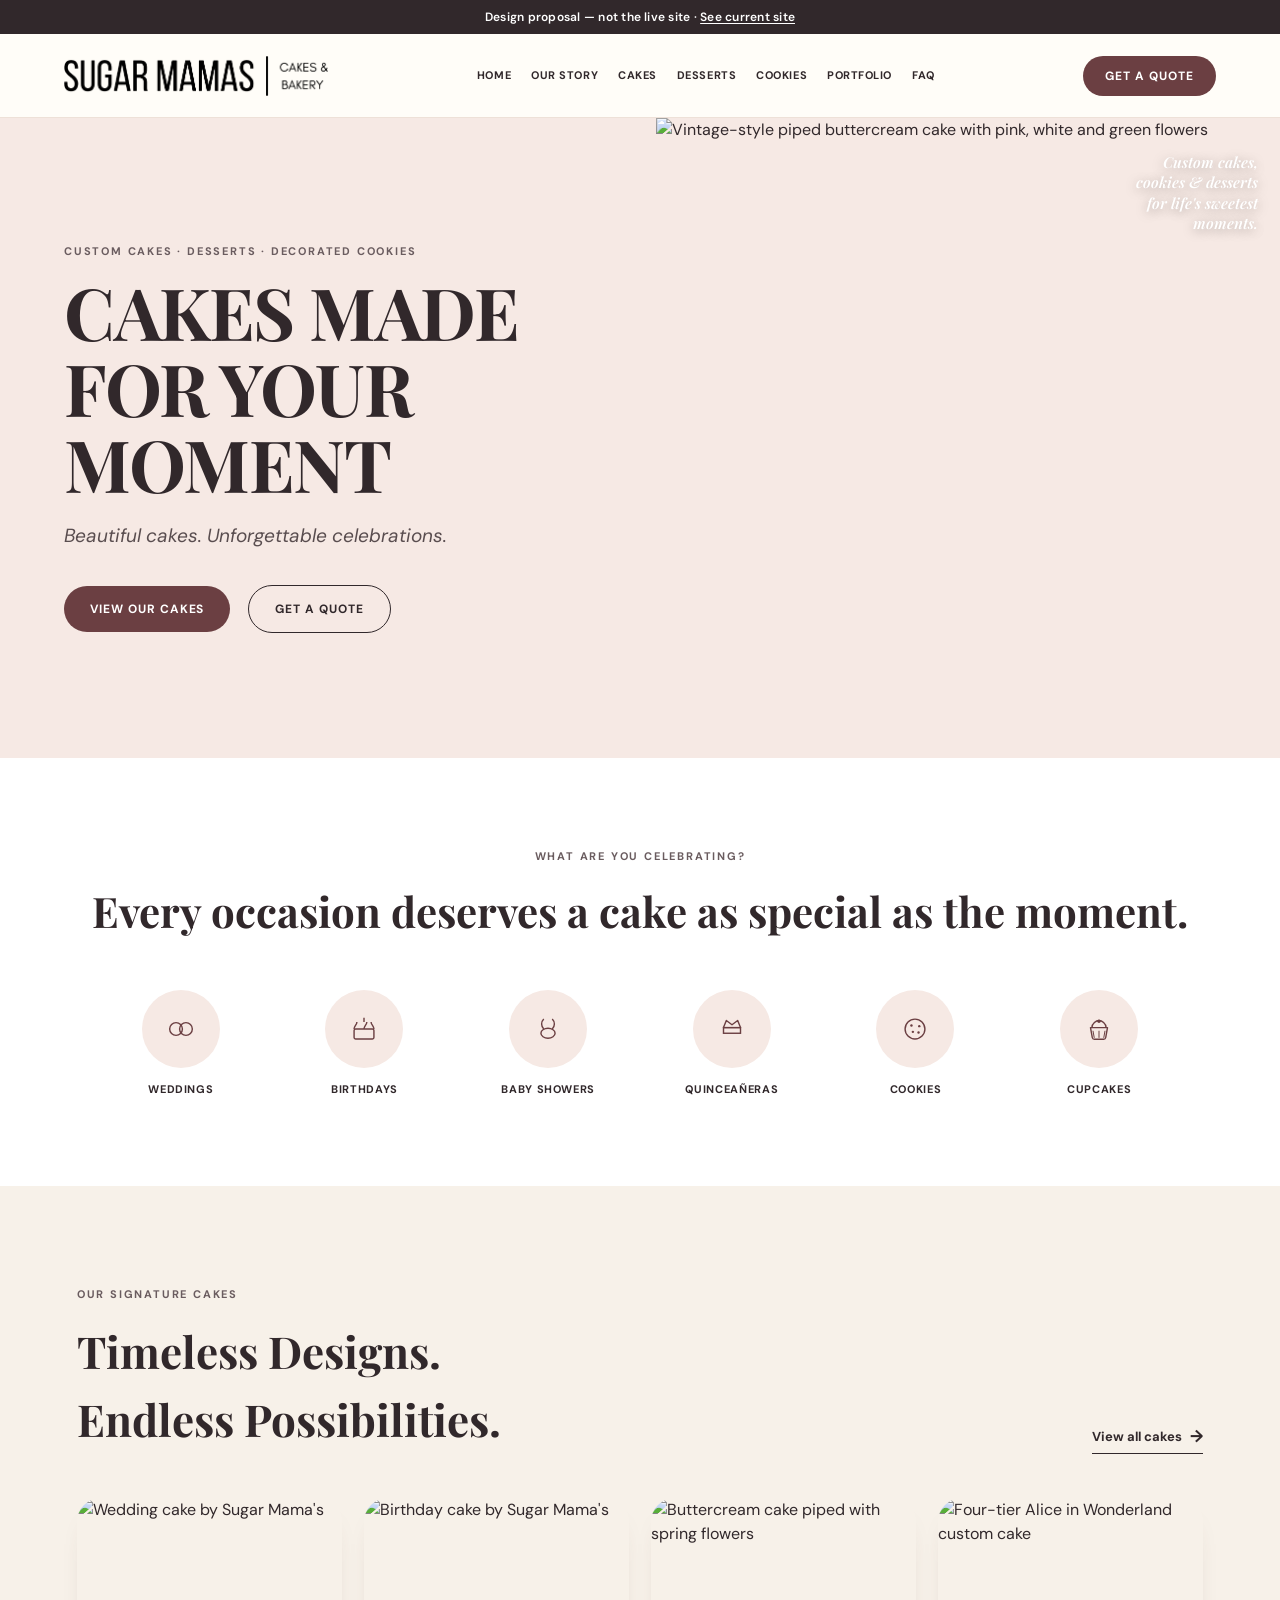
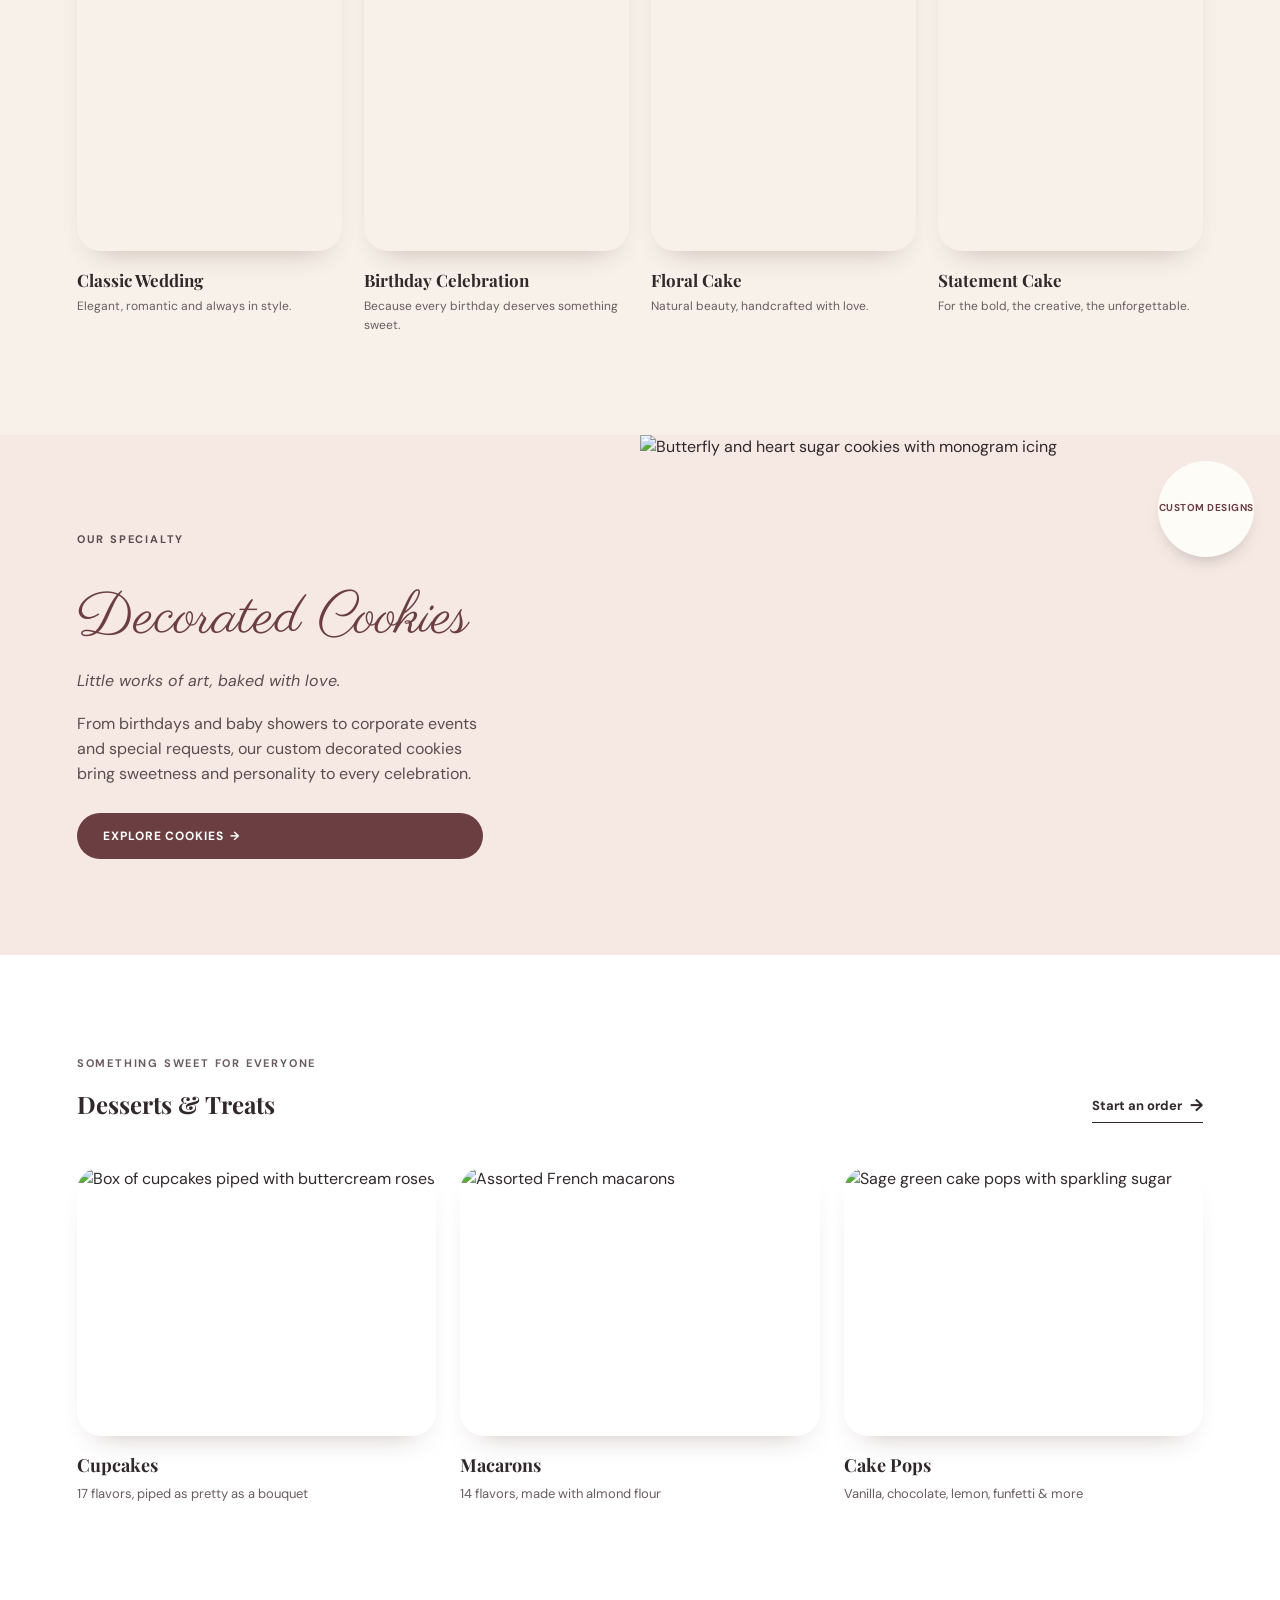
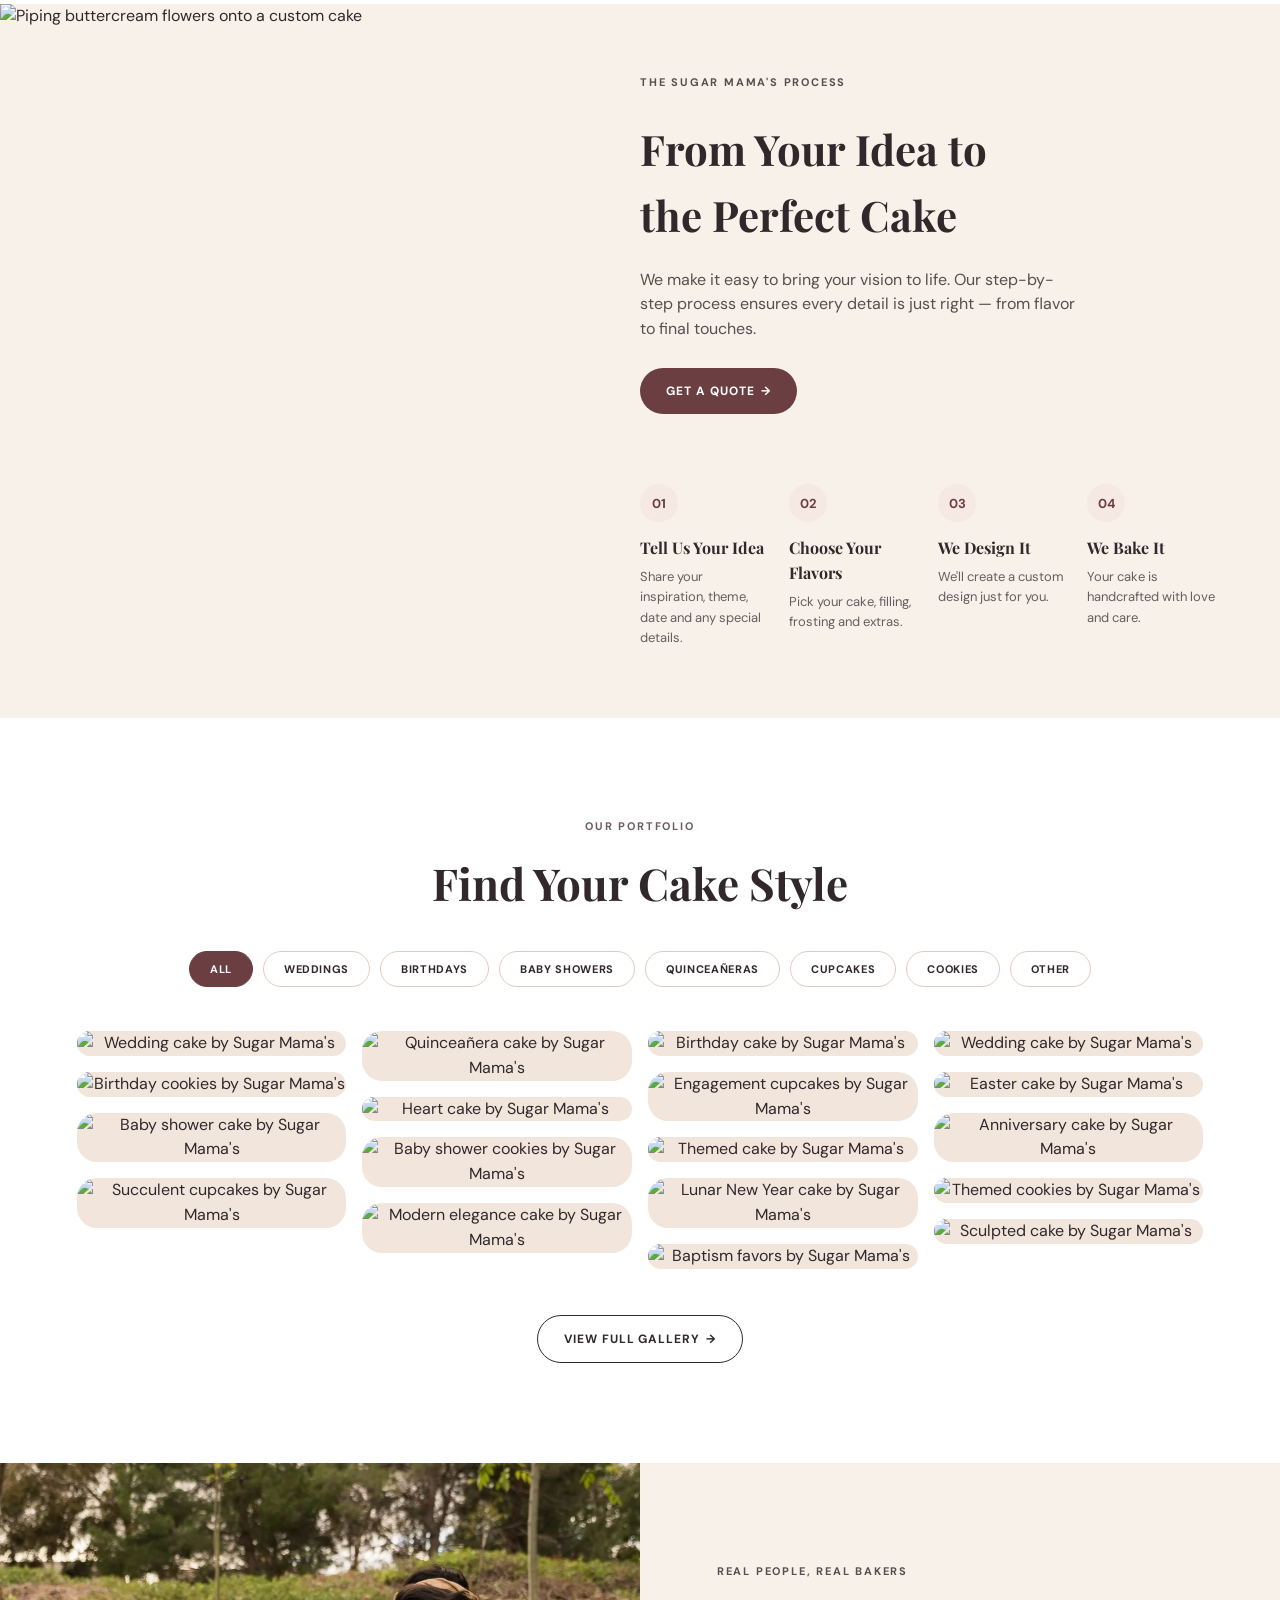
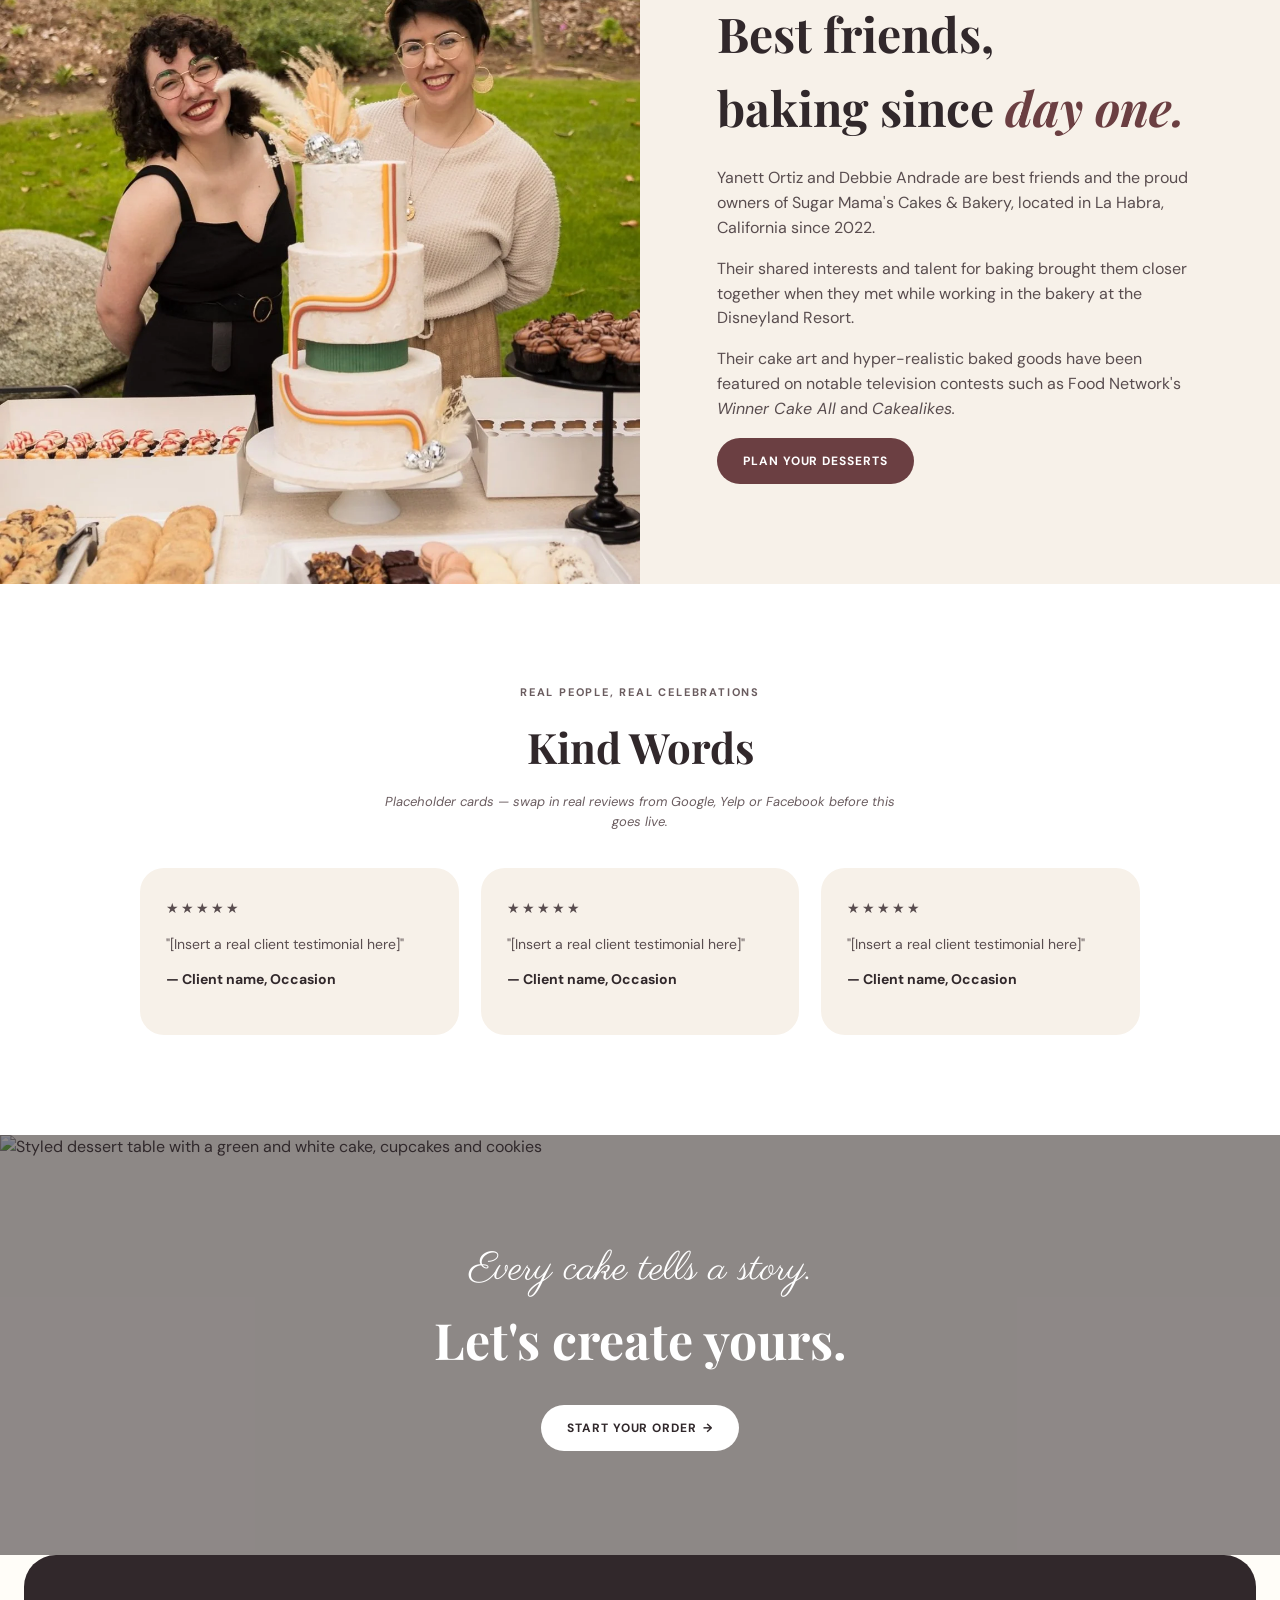
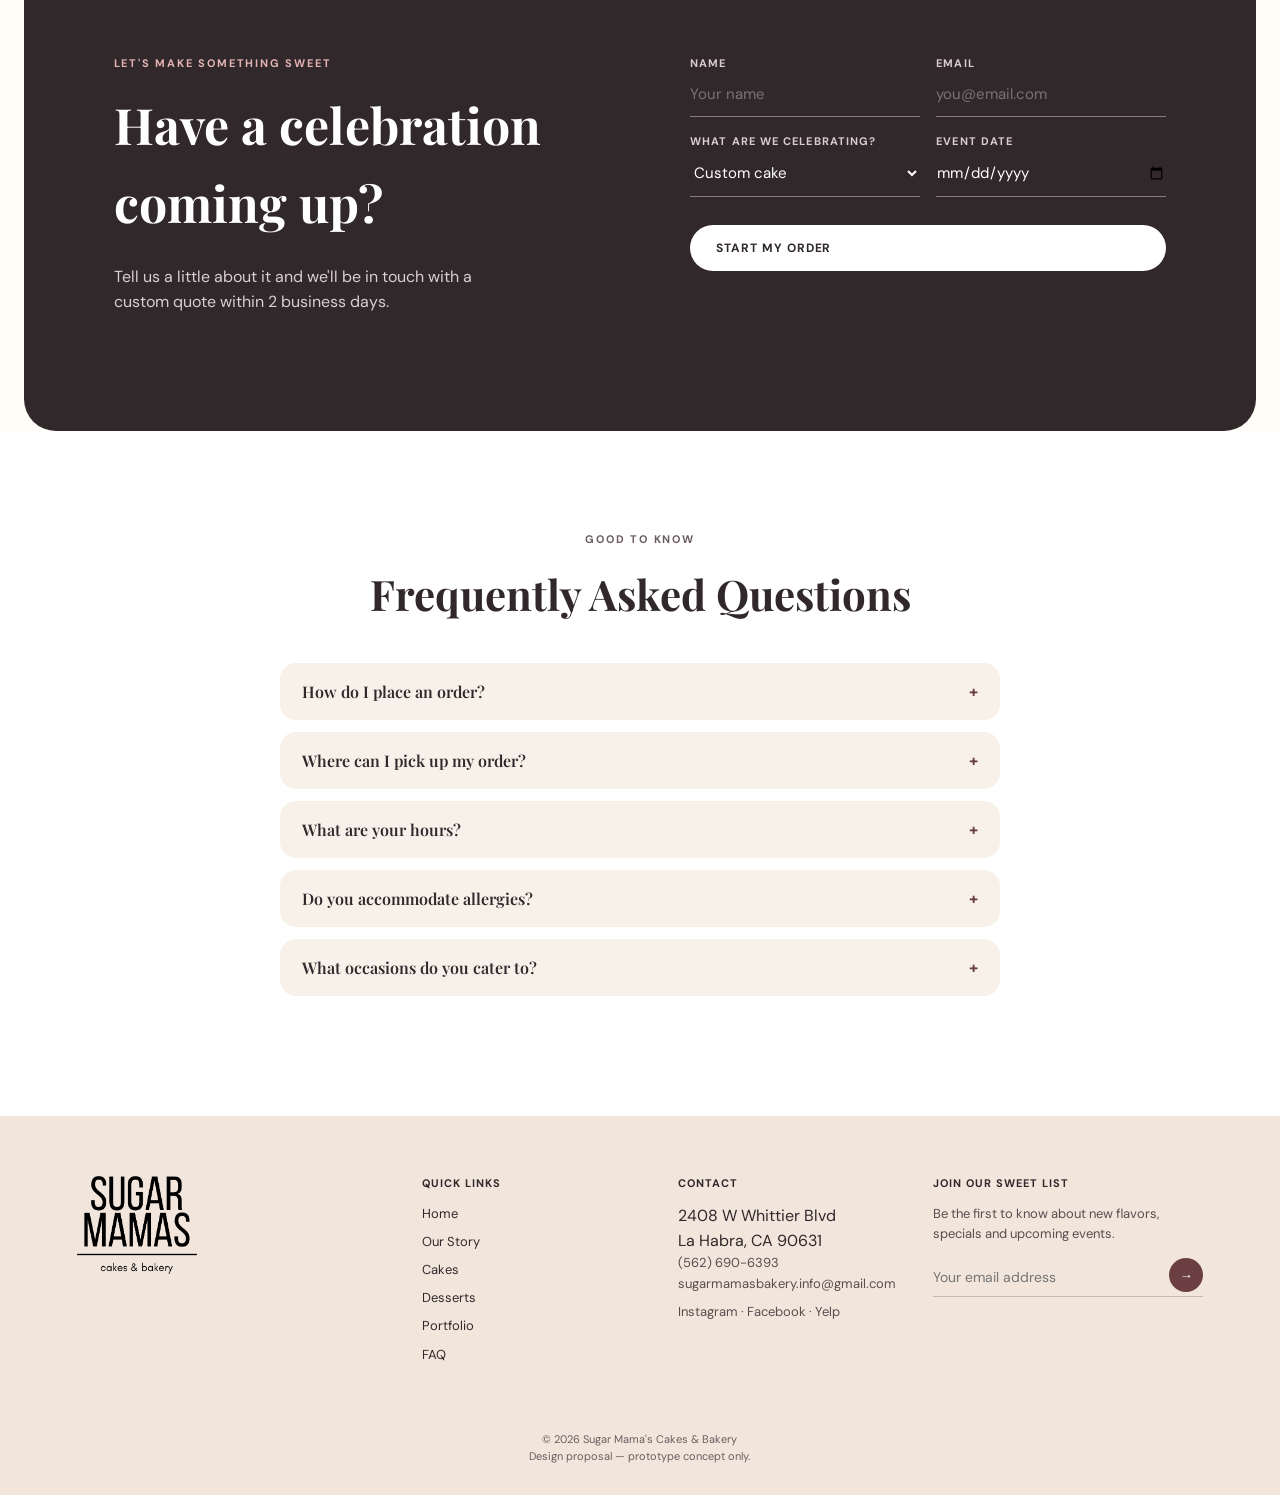
==== commit a8a45c73: "Replace Corporate/Other occasion icons with Cookies/Cupcakes and wire filtering Occasion icons now l" ====
--- a/proposal-v2/index.html
+++ b/proposal-v2/index.html
@@ -40,12 +40,12 @@
         <p class="eyebrow center">What are you celebrating?</p>
         <h2 class="center-title">Every occasion deserves a cake as special as the moment.</h2>
         <div class="occasion-grid">
-          <a class="occasion" href="#quote"><span class="occasion-icon" aria-hidden="true"><svg viewBox="0 0 48 48"><circle cx="17" cy="24" r="9" fill="none" stroke="currentColor" stroke-width="2"/><circle cx="31" cy="24" r="9" fill="none" stroke="currentColor" stroke-width="2"/></svg></span>Weddings</a>
-          <a class="occasion" href="#quote"><span class="occasion-icon" aria-hidden="true"><svg viewBox="0 0 48 48"><rect x="10" y="24" width="28" height="14" rx="2" fill="none" stroke="currentColor" stroke-width="2"/><path d="M10 24c0-4 4-6 4-10M24 24c0-4 4-6 4-10M38 24c0-4-4-6-4-10" fill="none" stroke="currentColor" stroke-width="2"/><line x1="24" y1="14" x2="24" y2="8" stroke="currentColor" stroke-width="2"/></svg></span>Birthdays</a>
-          <a class="occasion" href="#quote"><span class="occasion-icon" aria-hidden="true"><svg viewBox="0 0 48 48"><path d="M18 10c-4 4-4 10 0 14M30 10c4 4 4 10 0 14" fill="none" stroke="currentColor" stroke-width="2"/><ellipse cx="24" cy="30" rx="10" ry="7" fill="none" stroke="currentColor" stroke-width="2"/></svg></span>Baby Showers</a>
-          <a class="occasion" href="#quote"><span class="occasion-icon" aria-hidden="true"><svg viewBox="0 0 48 48"><path d="M12 22l4-10 8 6 8-6 4 10z" fill="none" stroke="currentColor" stroke-width="2" stroke-linejoin="round"/><rect x="12" y="22" width="24" height="8" fill="none" stroke="currentColor" stroke-width="2"/></svg></span>Quinceañeras</a>
-          <a class="occasion" href="#quote"><span class="occasion-icon" aria-hidden="true"><svg viewBox="0 0 48 48"><rect x="12" y="18" width="24" height="16" rx="2" fill="none" stroke="currentColor" stroke-width="2"/><path d="M18 18v-4a2 2 0 0 1 2-2h8a2 2 0 0 1 2 2v4" fill="none" stroke="currentColor" stroke-width="2"/></svg></span>Corporate</a>
-          <a class="occasion" href="#quote"><span class="occasion-icon" aria-hidden="true"><svg viewBox="0 0 48 48"><path d="M24 8l4.5 9.2 10.1 1.5-7.3 7.1 1.7 10-9-4.8-9 4.8 1.7-10-7.3-7.1 10.1-1.5z" fill="none" stroke="currentColor" stroke-width="2" stroke-linejoin="round"/></svg></span>Other</a>
+          <a class="occasion" href="#portfolio" data-filter="weddings"><span class="occasion-icon" aria-hidden="true"><svg viewBox="0 0 48 48"><circle cx="17" cy="24" r="9" fill="none" stroke="currentColor" stroke-width="2"/><circle cx="31" cy="24" r="9" fill="none" stroke="currentColor" stroke-width="2"/></svg></span>Weddings</a>
+          <a class="occasion" href="#portfolio" data-filter="birthdays"><span class="occasion-icon" aria-hidden="true"><svg viewBox="0 0 48 48"><rect x="10" y="24" width="28" height="14" rx="2" fill="none" stroke="currentColor" stroke-width="2"/><path d="M10 24c0-4 4-6 4-10M24 24c0-4 4-6 4-10M38 24c0-4-4-6-4-10" fill="none" stroke="currentColor" stroke-width="2"/><line x1="24" y1="14" x2="24" y2="8" stroke="currentColor" stroke-width="2"/></svg></span>Birthdays</a>
+          <a class="occasion" href="#portfolio" data-filter="baby-showers"><span class="occasion-icon" aria-hidden="true"><svg viewBox="0 0 48 48"><path d="M18 10c-4 4-4 10 0 14M30 10c4 4 4 10 0 14" fill="none" stroke="currentColor" stroke-width="2"/><ellipse cx="24" cy="30" rx="10" ry="7" fill="none" stroke="currentColor" stroke-width="2"/></svg></span>Baby Showers</a>
+          <a class="occasion" href="#portfolio" data-filter="quinceaneras"><span class="occasion-icon" aria-hidden="true"><svg viewBox="0 0 48 48"><path d="M12 22l4-10 8 6 8-6 4 10z" fill="none" stroke="currentColor" stroke-width="2" stroke-linejoin="round"/><rect x="12" y="22" width="24" height="8" fill="none" stroke="currentColor" stroke-width="2"/></svg></span>Quinceañeras</a>
+          <a class="occasion" href="#portfolio" data-filter="cookies"><span class="occasion-icon" aria-hidden="true"><svg viewBox="0 0 48 48"><circle cx="24" cy="24" r="14" fill="none" stroke="currentColor" stroke-width="2"/><circle cx="19" cy="19" r="1.7" fill="currentColor"/><circle cx="30" cy="20" r="1.7" fill="currentColor"/><circle cx="21" cy="28" r="1.7" fill="currentColor"/><circle cx="29" cy="29" r="1.7" fill="currentColor"/></svg></span>Cookies</a>
+          <a class="occasion" href="#portfolio" data-filter="cupcakes"><span class="occasion-icon" aria-hidden="true"><svg viewBox="0 0 48 48"><circle cx="24" cy="13" r="2.4" fill="currentColor"/><path d="M14 22c0-6 6-10 10-10s10 4 10 10" fill="none" stroke="currentColor" stroke-width="2"/><path d="M12 22h24l-2.5 14a3 3 0 0 1-3 2.5H17.5a3 3 0 0 1-3-2.5z" fill="none" stroke="currentColor" stroke-width="2" stroke-linejoin="round"/><path d="M15.5 26.5l1.8 10M24 26.5v10M32.5 26.5l-1.8 10" fill="none" stroke="currentColor" stroke-width="1.4"/></svg></span>Cupcakes</a>
         </div>
       </section>
 
@@ -114,16 +114,17 @@
           <button class="filter-tab" data-filter="baby-showers">Baby Showers</button>
           <button class="filter-tab" data-filter="quinceaneras">Quinceañeras</button>
           <button class="filter-tab" data-filter="cupcakes">Cupcakes</button>
+          <button class="filter-tab" data-filter="cookies">Cookies</button>
           <button class="filter-tab" data-filter="other">Other</button>
         </div>
         <div class="portfolio-grid">
           <figure class="portfolio-item" data-category="weddings"><img src="https://images.squarespace-cdn.com/content/v1/65b1a3853f274837054c828c/1772942262779-ZI9JFP9GO87OTHMRYHWW/image-asset.jpeg?format=750w" alt="Wedding cake by Sugar Mama's" loading="lazy" /><figcaption>Wedding</figcaption></figure>
-          <figure class="portfolio-item" data-category="birthdays"><img src="https://images.squarespace-cdn.com/content/v1/65b1a3853f274837054c828c/a038e43d-16f7-4543-b293-1aeea8d28f4f/20231110_105209.JPEG?format=750w" alt="Birthday cookies by Sugar Mama's" loading="lazy" /><figcaption>Birthday cookies</figcaption></figure>
+          <figure class="portfolio-item" data-category="cookies"><img src="https://images.squarespace-cdn.com/content/v1/65b1a3853f274837054c828c/a038e43d-16f7-4543-b293-1aeea8d28f4f/20231110_105209.JPEG?format=750w" alt="Birthday cookies by Sugar Mama's" loading="lazy" /><figcaption>Birthday cookies</figcaption></figure>
           <figure class="portfolio-item" data-category="baby-showers"><img src="https://images.squarespace-cdn.com/content/v1/65b1a3853f274837054c828c/4c8994d2-5c59-413b-973d-cb55cd57ef9a/20221105_122939.jpg?format=750w" alt="Baby shower cake by Sugar Mama's" loading="lazy" /><figcaption>Baby shower</figcaption></figure>
           <figure class="portfolio-item" data-category="cupcakes"><img src="https://images.squarespace-cdn.com/content/v1/65b1a3853f274837054c828c/33d1d7ee-b3ee-4fe7-a047-160178b1ba1e/20221119_101422.jpg?format=750w" alt="Succulent cupcakes by Sugar Mama's" loading="lazy" /><figcaption>Succulent cupcakes</figcaption></figure>
           <figure class="portfolio-item" data-category="quinceaneras"><img src="https://images.squarespace-cdn.com/content/v1/65b1a3853f274837054c828c/1774237483385-MHNZNSMKD4XD0S2SNCR8/image-asset.jpeg?format=750w" alt="Quinceañera cake by Sugar Mama's" loading="lazy" /><figcaption>Quinceañera</figcaption></figure>
           <figure class="portfolio-item" data-category="other"><img src="https://images.squarespace-cdn.com/content/v1/65b1a3853f274837054c828c/1772854259858-TG2QHEEB0DQEADOUZL7T/image-asset.jpeg?format=750w" alt="Heart cake by Sugar Mama's" loading="lazy" /><figcaption>Heart cake</figcaption></figure>
-          <figure class="portfolio-item" data-category="baby-showers"><img src="https://images.squarespace-cdn.com/content/v1/65b1a3853f274837054c828c/1773193388780-VD13GZDD2TNQXEQYH98U/image-asset.jpeg?format=750w" alt="Baby shower cookies by Sugar Mama's" loading="lazy" /><figcaption>Baby shower cookies</figcaption></figure>
+          <figure class="portfolio-item" data-category="cookies"><img src="https://images.squarespace-cdn.com/content/v1/65b1a3853f274837054c828c/1773193388780-VD13GZDD2TNQXEQYH98U/image-asset.jpeg?format=750w" alt="Baby shower cookies by Sugar Mama's" loading="lazy" /><figcaption>Baby shower cookies</figcaption></figure>
           <figure class="portfolio-item" data-category="other"><img src="https://images.squarespace-cdn.com/content/v1/65b1a3853f274837054c828c/1774066452007-Z5C4GBXH0X5CAH2M69HX/image-asset.jpeg?format=750w" alt="Modern elegance cake by Sugar Mama's" loading="lazy" /><figcaption>Modern elegance</figcaption></figure>
           <figure class="portfolio-item" data-category="birthdays"><img src="https://images.squarespace-cdn.com/content/v1/65b1a3853f274837054c828c/1773450501067-HEP3N2RU8W4U52K35G0A/image-asset.jpeg?format=750w" alt="Birthday cake by Sugar Mama's" loading="lazy" /><figcaption>Birthday</figcaption></figure>
           <figure class="portfolio-item" data-category="cupcakes"><img src="https://images.squarespace-cdn.com/content/v1/65b1a3853f274837054c828c/1773365118248-B31HA1CPFASOLKX8IUA8/image-asset.jpeg?format=750w" alt="Engagement cupcakes by Sugar Mama's" loading="lazy" /><figcaption>Engagement cupcakes</figcaption></figure>
@@ -133,7 +134,7 @@
           <figure class="portfolio-item" data-category="weddings"><img src="https://images.squarespace-cdn.com/content/v1/65b1a3853f274837054c828c/85dee9de-6dda-4266-9a12-5ddda08672a5/20240119_144047.jpg?format=750w" alt="Wedding cake by Sugar Mama's" loading="lazy" /><figcaption>Wedding</figcaption></figure>
           <figure class="portfolio-item" data-category="other"><img src="https://images.squarespace-cdn.com/content/v1/65b1a3853f274837054c828c/1773715004166-4G8UO48FB5DTG1OKHB35/image-asset.jpeg?format=750w" alt="Easter cake by Sugar Mama's" loading="lazy" /><figcaption>Easter</figcaption></figure>
           <figure class="portfolio-item" data-category="other"><img src="https://images.squarespace-cdn.com/content/v1/65b1a3853f274837054c828c/1773282264089-OWEULH4D010MYV2WU4PO/image-asset.jpeg?format=750w" alt="Anniversary cake by Sugar Mama's" loading="lazy" /><figcaption>Anniversary</figcaption></figure>
-          <figure class="portfolio-item" data-category="other"><img src="https://images.squarespace-cdn.com/content/v1/65b1a3853f274837054c828c/1775704771923-VI10AV0GMWBA3H75C11X/image-asset.jpeg?format=750w" alt="Themed cookies by Sugar Mama's" loading="lazy" /><figcaption>Themed cookies</figcaption></figure>
+          <figure class="portfolio-item" data-category="cookies"><img src="https://images.squarespace-cdn.com/content/v1/65b1a3853f274837054c828c/1775704771923-VI10AV0GMWBA3H75C11X/image-asset.jpeg?format=750w" alt="Themed cookies by Sugar Mama's" loading="lazy" /><figcaption>Themed cookies</figcaption></figure>
           <figure class="portfolio-item" data-category="other"><img src="https://images.squarespace-cdn.com/content/v1/65b1a3853f274837054c828c/1773541200767-RRWUDX4NU8JCUYXWUD3D/image-asset.jpeg?format=750w" alt="Sculpted cake by Sugar Mama's" loading="lazy" /><figcaption>Sculpted cake</figcaption></figure>
         </div>
         <div class="portfolio-cta"><a class="button button-outline" href="https://www.instagram.com/sugarmamas.bakery/" target="_blank" rel="noopener">View Full Gallery <span>→</span></a></div>
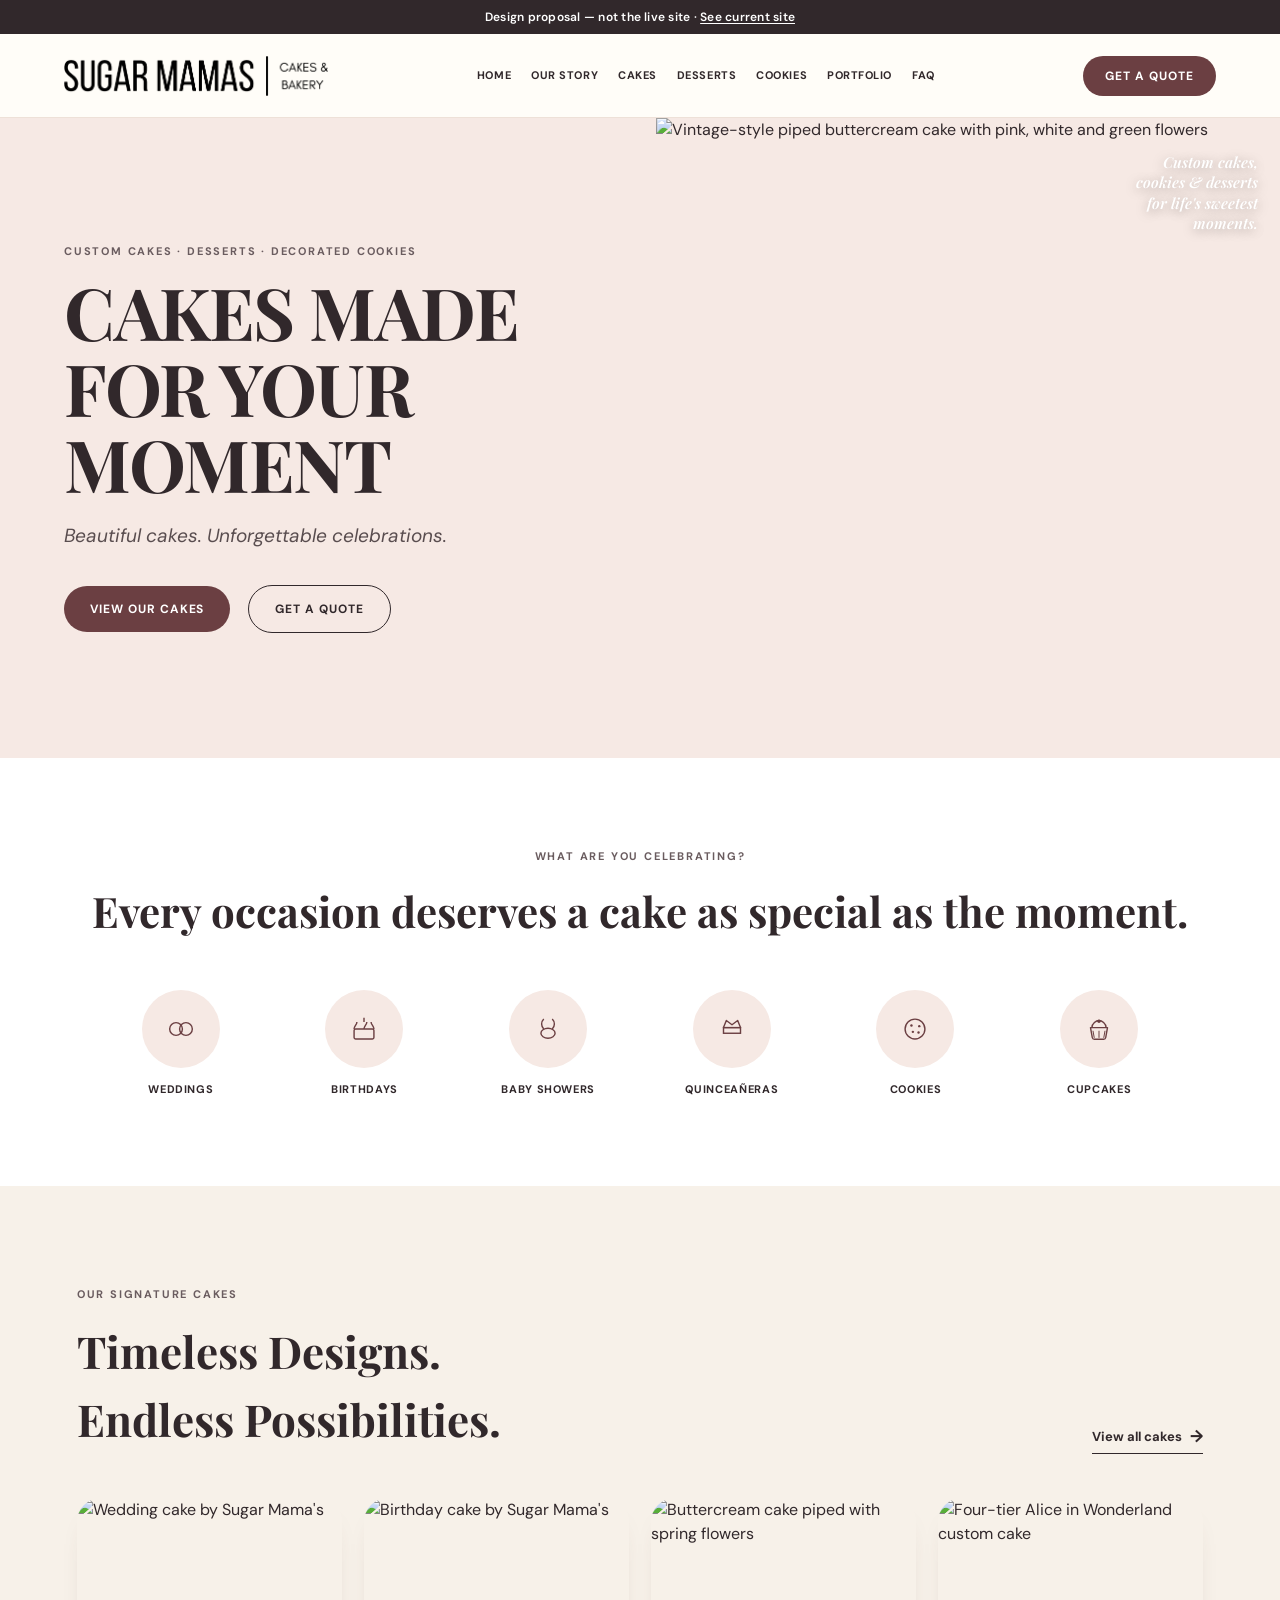
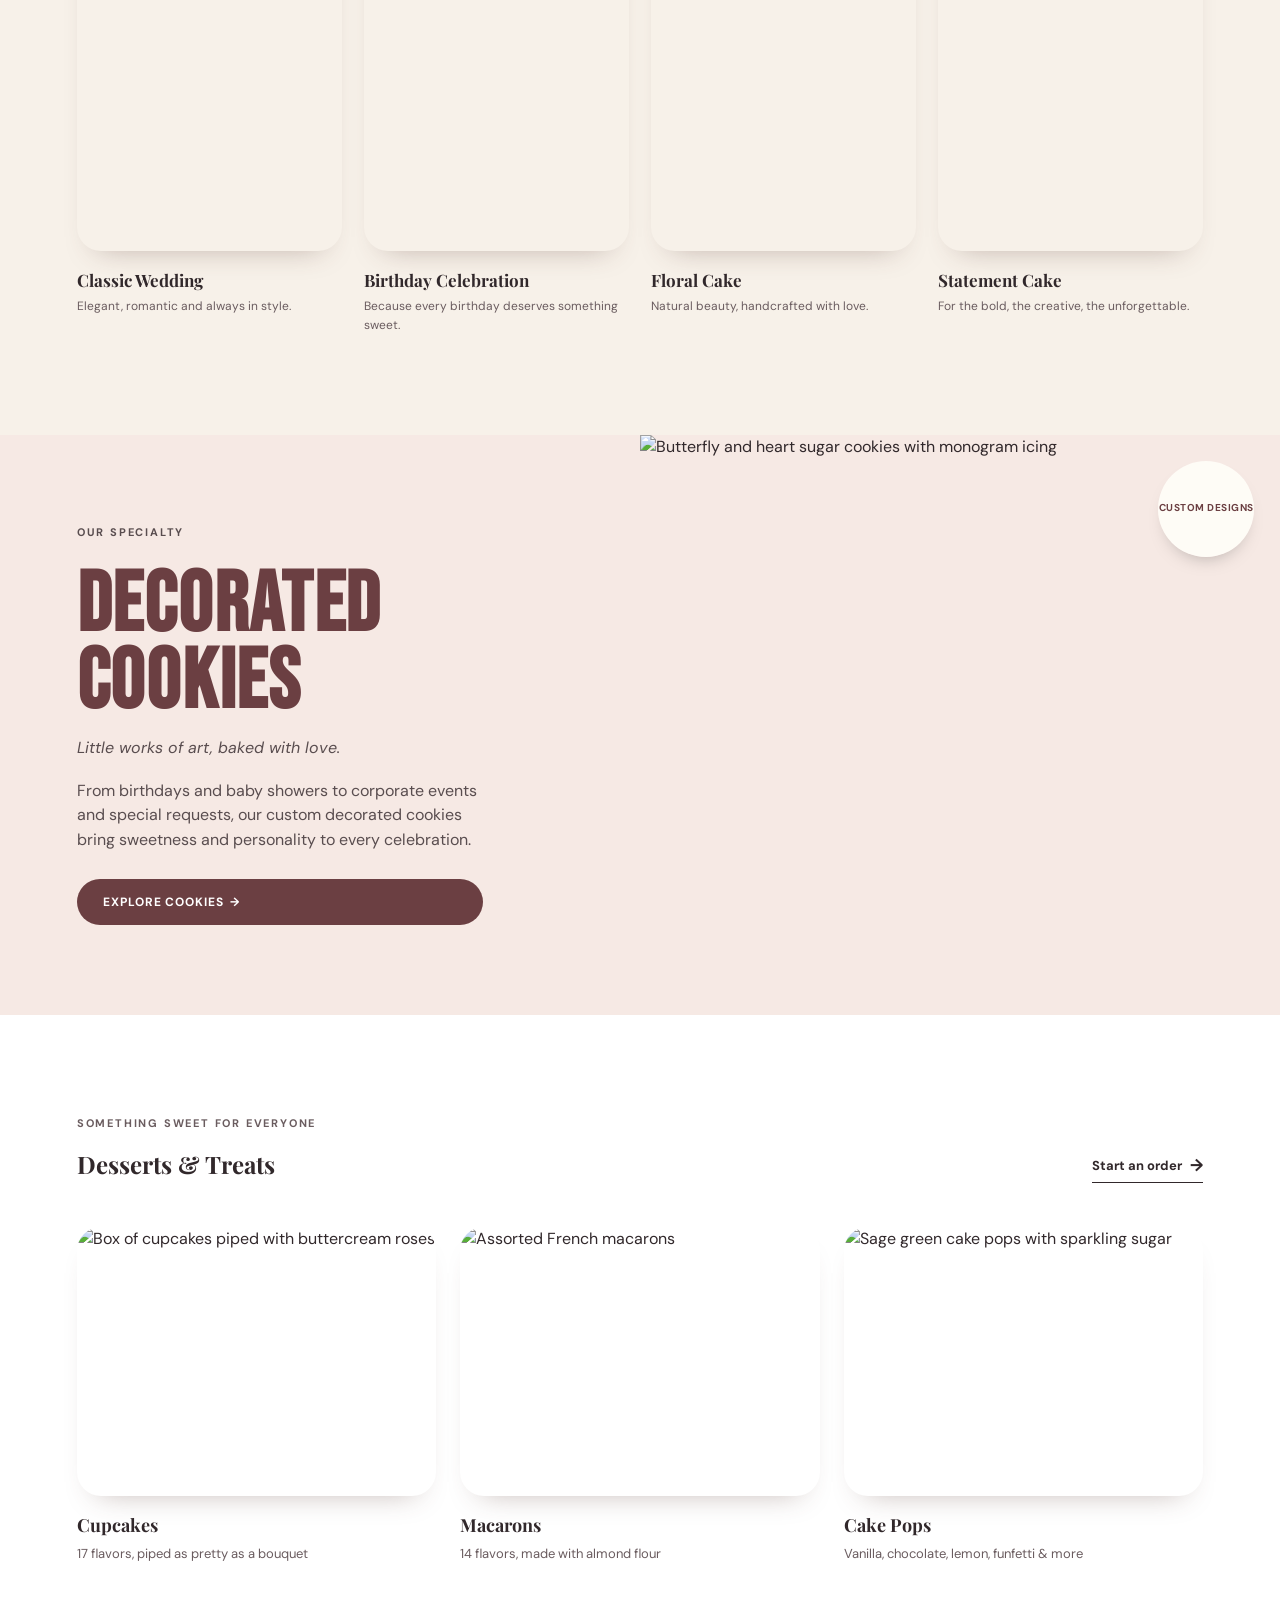
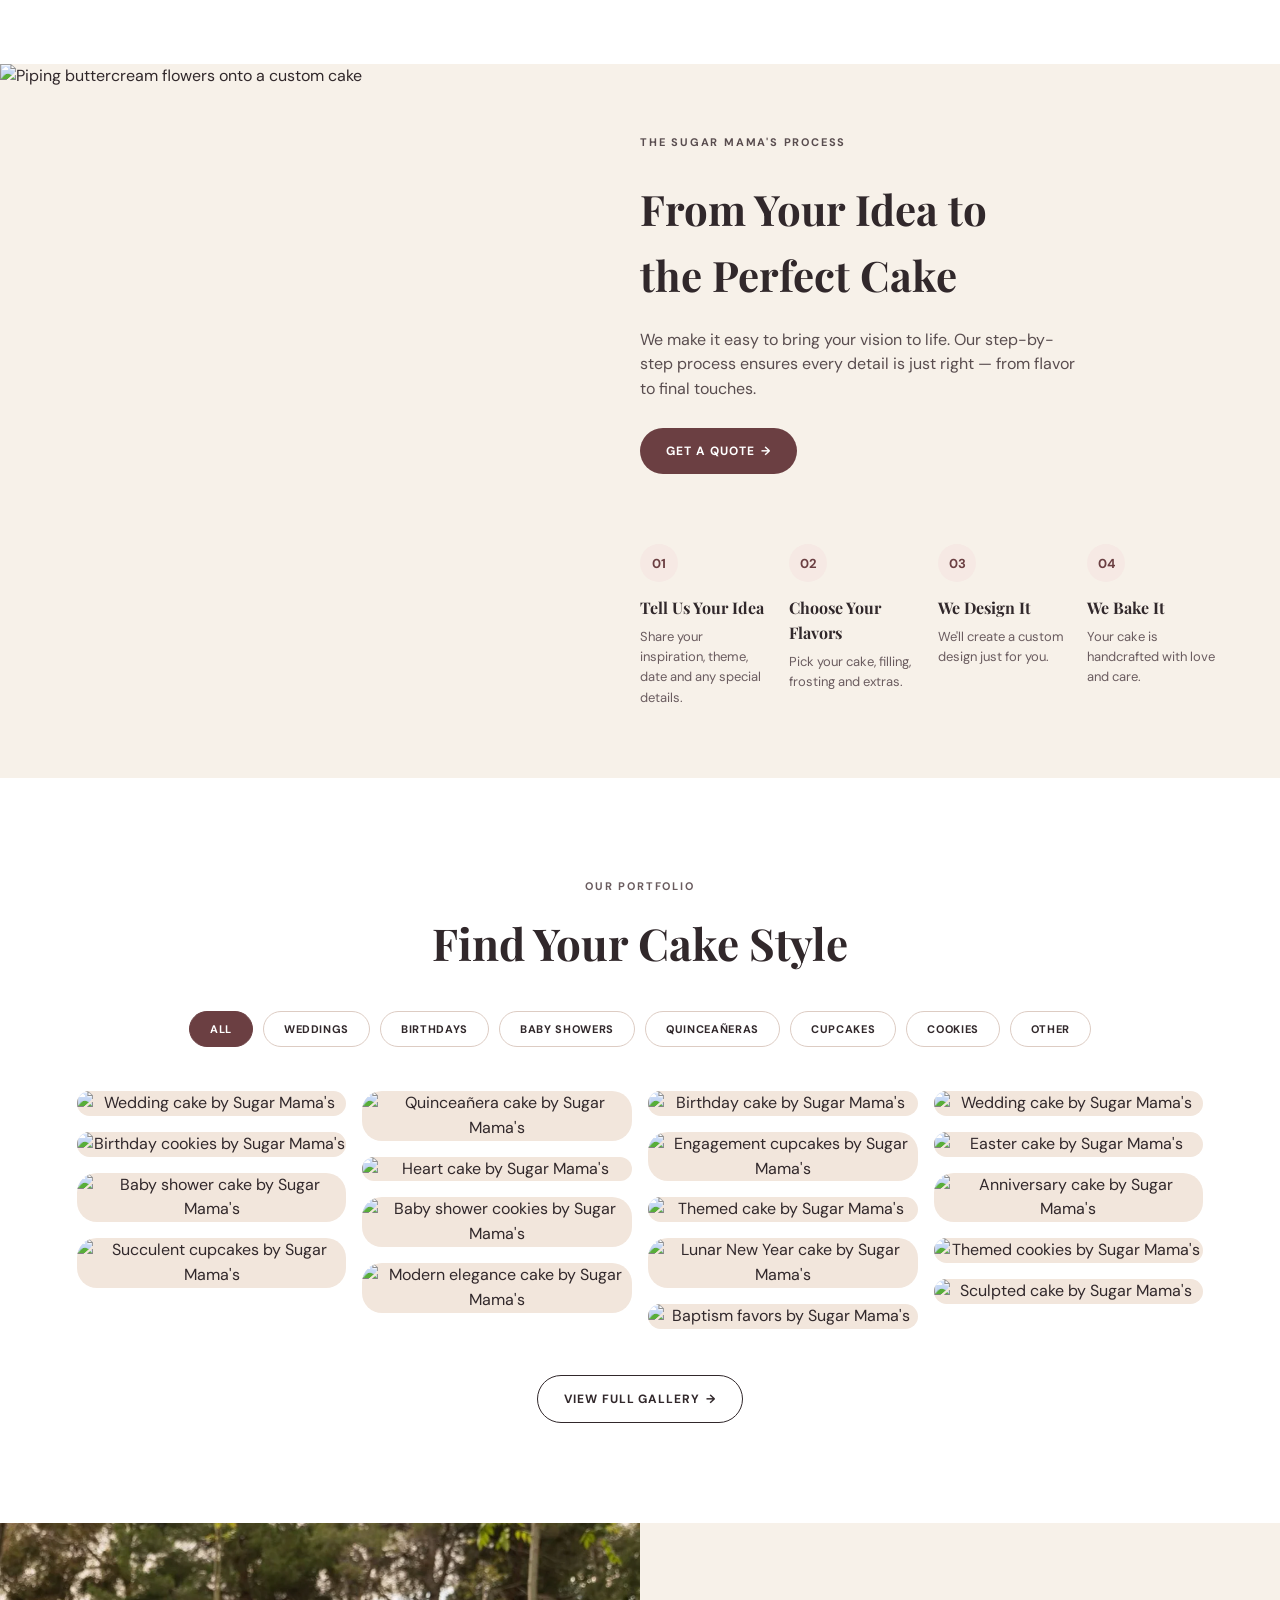
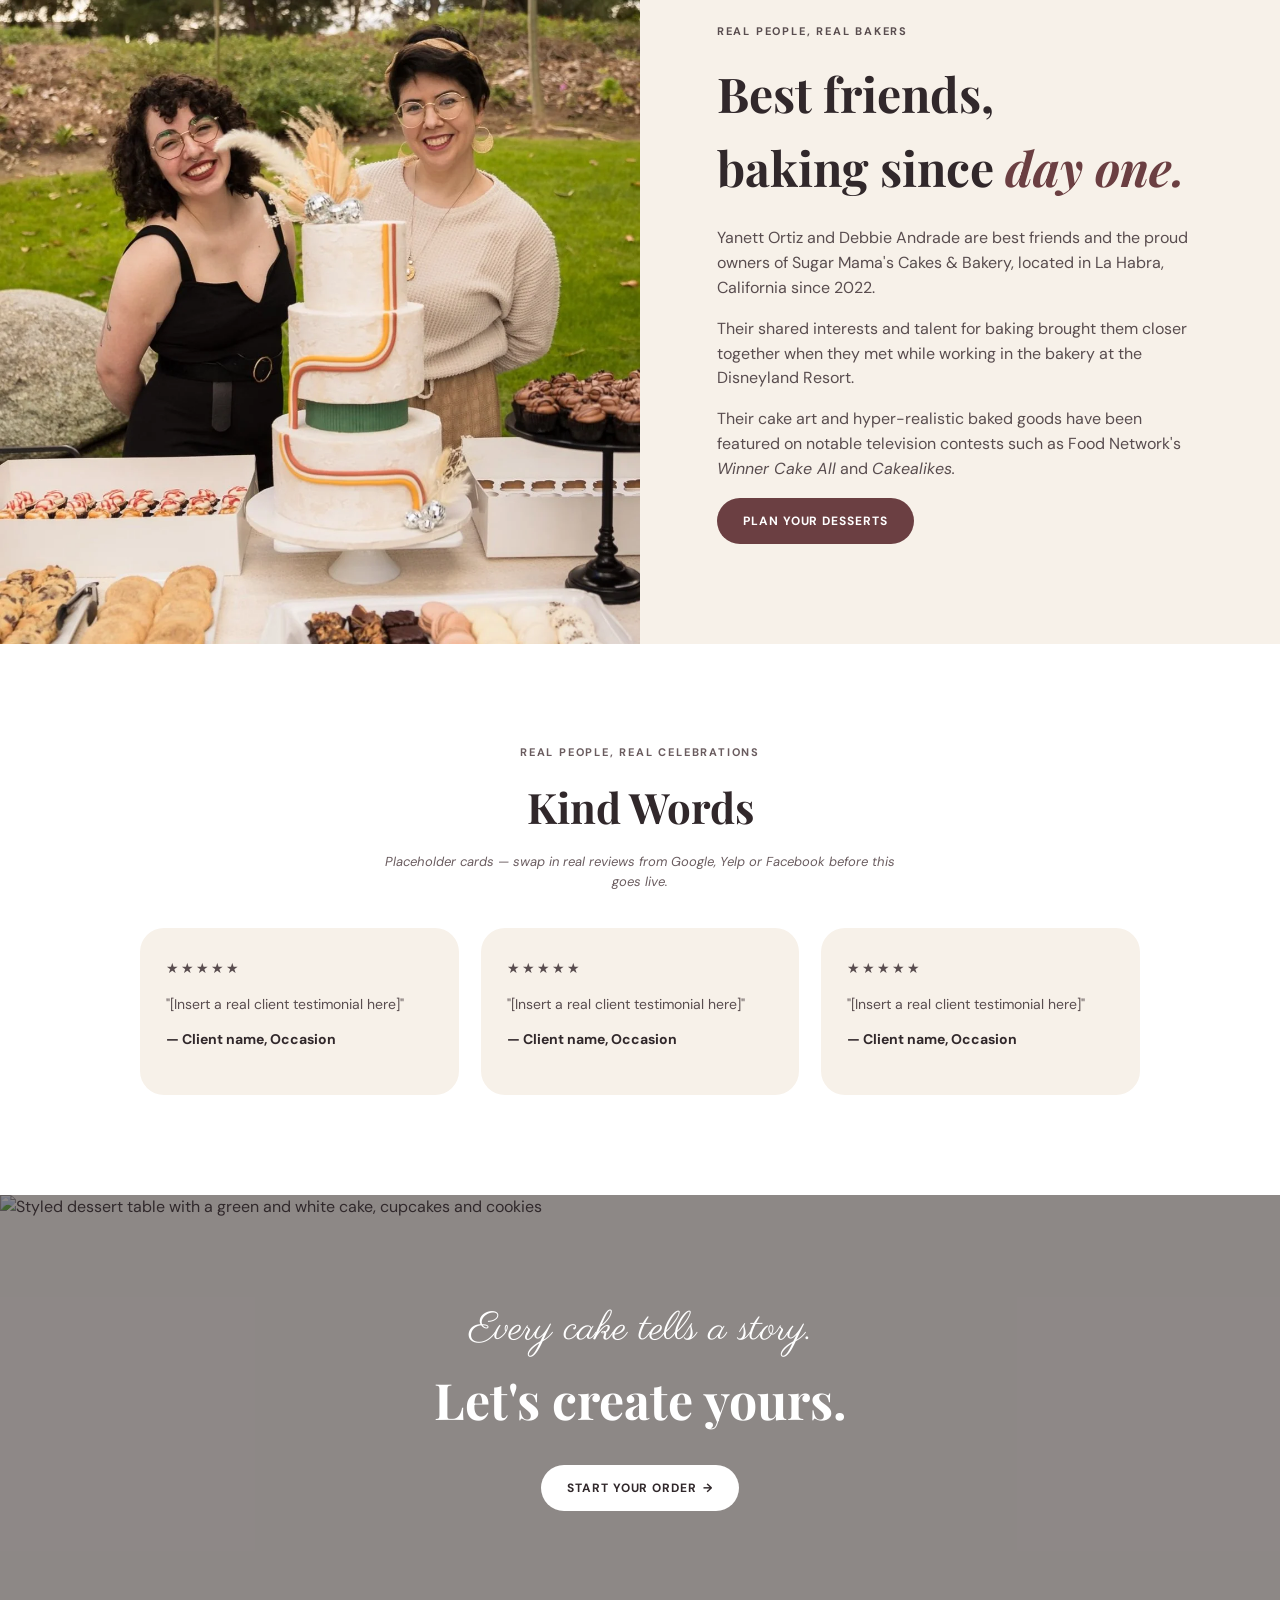
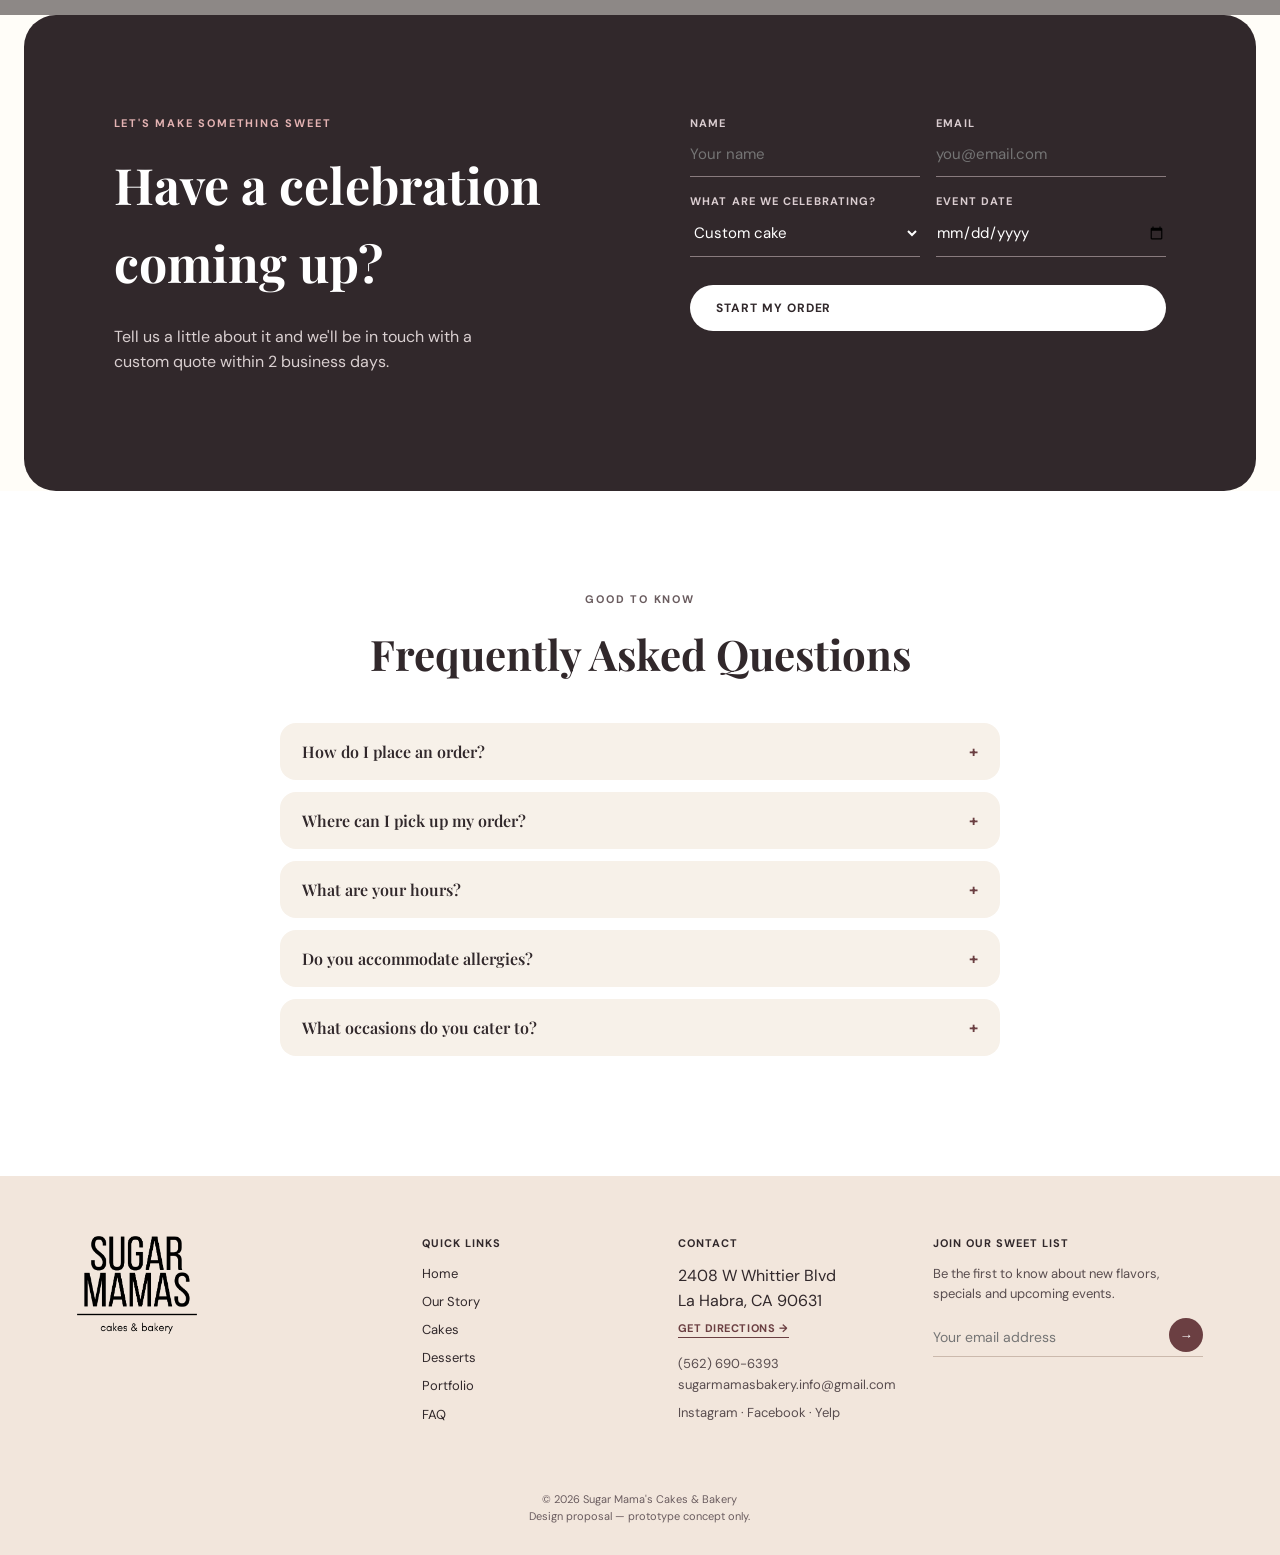
==== commit 9e9c20d5: "Restyle Decorated Cookies heading and add Get Directions link in footer Swap the cursive Parisienne " ====
--- a/proposal-v2/index.html
+++ b/proposal-v2/index.html
@@ -7,7 +7,7 @@
     <title>Sugar Mama's Cakes &amp; Bakery — Cakes Made For Your Moment</title>
     <link rel="preconnect" href="https://fonts.googleapis.com" />
     <link rel="preconnect" href="https://fonts.gstatic.com" crossorigin />
-    <link href="https://fonts.googleapis.com/css2?family=DM+Sans:wght@400;500;600;700&family=Playfair+Display:ital,wght@0,600;0,700;1,600;1,700&family=Parisienne&display=swap" rel="stylesheet" />
+    <link href="https://fonts.googleapis.com/css2?family=DM+Sans:wght@400;500;600;700&family=Playfair+Display:ital,wght@0,600;0,700;1,600;1,700&family=Parisienne&family=Bebas+Neue&display=swap" rel="stylesheet" />
     <link rel="stylesheet" href="styles.css" />
   </head>
   <body>
@@ -65,7 +65,7 @@
       <section class="cookies-band" id="cookies">
         <div class="cookies-copy">
           <p class="eyebrow">Our Specialty</p>
-          <h2 class="script">Decorated Cookies</h2>
+          <h2 class="cookies-heading">Decorated Cookies</h2>
           <p class="tagline">Little works of art, baked with love.</p>
           <p>From birthdays and baby showers to corporate events and special requests, our custom decorated cookies bring sweetness and personality to every celebration.</p>
           <a class="button button-dark" href="#quote" data-order="Cookies, brownies &amp; bars">Explore Cookies <span>→</span></a>
@@ -186,7 +186,7 @@
     <footer id="contact">
       <a class="brand brand-footer" href="#top"><img src="assets/logo-stacked.png" alt="Sugar Mama's Cakes &amp; Bakery" width="401" height="328" /></a>
       <div><h3>Quick Links</h3><nav class="footer-nav"><a href="#top">Home</a><a href="#story">Our Story</a><a href="#cakes">Cakes</a><a href="#desserts">Desserts</a><a href="#portfolio">Portfolio</a><a href="#faq">FAQ</a></nav></div>
-      <div><h3>Contact</h3><address><a href="https://www.google.com/maps/search/?api=1&amp;query=2408+W+Whittier+Blvd+La+Habra+CA+90631" target="_blank" rel="noopener">2408 W Whittier Blvd<br />La Habra, CA 90631</a></address><p><a href="tel:+15626906393">(562) 690-6393</a><br /><a href="mailto:sugarmamasbakery.info@gmail.com">sugarmamasbakery.info@gmail.com</a></p><p class="social"><a href="https://www.instagram.com/sugarmamas.bakery/" target="_blank" rel="noopener">Instagram</a> · <a href="https://www.facebook.com/people/Sugar-Mamas-LLC-Cakes-and-Bakery/100083060356228/" target="_blank" rel="noopener">Facebook</a> · <a href="https://www.yelp.com/biz/sugar-mamas-cakes-and-bakery-la-habra" target="_blank" rel="noopener">Yelp</a></p></div>
+      <div><h3>Contact</h3><address><a href="https://www.google.com/maps/search/?api=1&amp;query=2408+W+Whittier+Blvd+La+Habra+CA+90631" target="_blank" rel="noopener">2408 W Whittier Blvd<br />La Habra, CA 90631</a></address><a class="footer-directions" href="https://www.google.com/maps/search/?api=1&amp;query=2408+W+Whittier+Blvd+La+Habra+CA+90631" target="_blank" rel="noopener">Get Directions <span>→</span></a><p><a href="tel:+15626906393">(562) 690-6393</a><br /><a href="mailto:sugarmamasbakery.info@gmail.com">sugarmamasbakery.info@gmail.com</a></p><p class="social"><a href="https://www.instagram.com/sugarmamas.bakery/" target="_blank" rel="noopener">Instagram</a> · <a href="https://www.facebook.com/people/Sugar-Mamas-LLC-Cakes-and-Bakery/100083060356228/" target="_blank" rel="noopener">Facebook</a> · <a href="https://www.yelp.com/biz/sugar-mamas-cakes-and-bakery-la-habra" target="_blank" rel="noopener">Yelp</a></p></div>
       <div><h3>Join Our Sweet List</h3><p>Be the first to know about new flavors, specials and upcoming events.</p><form class="newsletter-form"><input type="email" required placeholder="Your email address" aria-label="Email address" /><button type="submit" aria-label="Subscribe"><span>→</span></button></form></div>
       <p class="copyright">© 2026 Sugar Mama's Cakes &amp; Bakery<br />Design proposal — prototype concept only.</p>
     </footer>
--- a/proposal-v2/styles.css
+++ b/proposal-v2/styles.css
@@ -82,7 +82,7 @@
 /* cookies band */
 .cookies-band{display:grid;grid-template-columns:1fr 1fr;min-height:520px;background:var(--blush)}
 .cookies-copy{padding:clamp(60px,7vw,110px) clamp(28px,6vw,90px);display:flex;flex-direction:column;justify-content:center;max-width:560px}
-.cookies-copy h2{font-size:clamp(40px,5vw,58px);color:var(--maroon);margin-bottom:6px}
+.cookies-heading{font-family:"Bebas Neue",sans-serif;text-transform:uppercase;letter-spacing:.02em;font-size:clamp(52px,7vw,84px);line-height:.92;color:var(--maroon);margin-bottom:14px}
 .cookies-copy .tagline{font-style:italic;font-size:16px;color:var(--body);margin:0 0 18px}
 .cookies-copy p:not(.tagline){color:var(--body);margin:0 0 26px}
 .cookies-art{position:relative;overflow:hidden}
@@ -183,6 +183,8 @@
 footer a:hover{text-decoration:underline}
 .brand-footer img{height:auto;width:120px}
 .footer-nav{display:flex;flex-direction:column;gap:8px;font-size:13px}
+.footer-directions{display:inline-flex;align-items:center;gap:4px;margin:8px 0 16px;font:700 11px "DM Sans";letter-spacing:.05em;text-transform:uppercase;color:var(--maroon);border-bottom:1px solid var(--maroon);padding-bottom:2px}
+.footer-directions:hover{opacity:.7}
 .newsletter-form{display:flex;margin-top:14px;border-bottom:1px solid #cbb9ac}
 .newsletter-form input{flex:1;border:0;background:transparent;padding:10px 0;font:14px "DM Sans";outline:0}
 .newsletter-form button{background:var(--maroon);color:#fff;border:0;border-radius:999px;width:34px;height:34px;cursor:pointer}
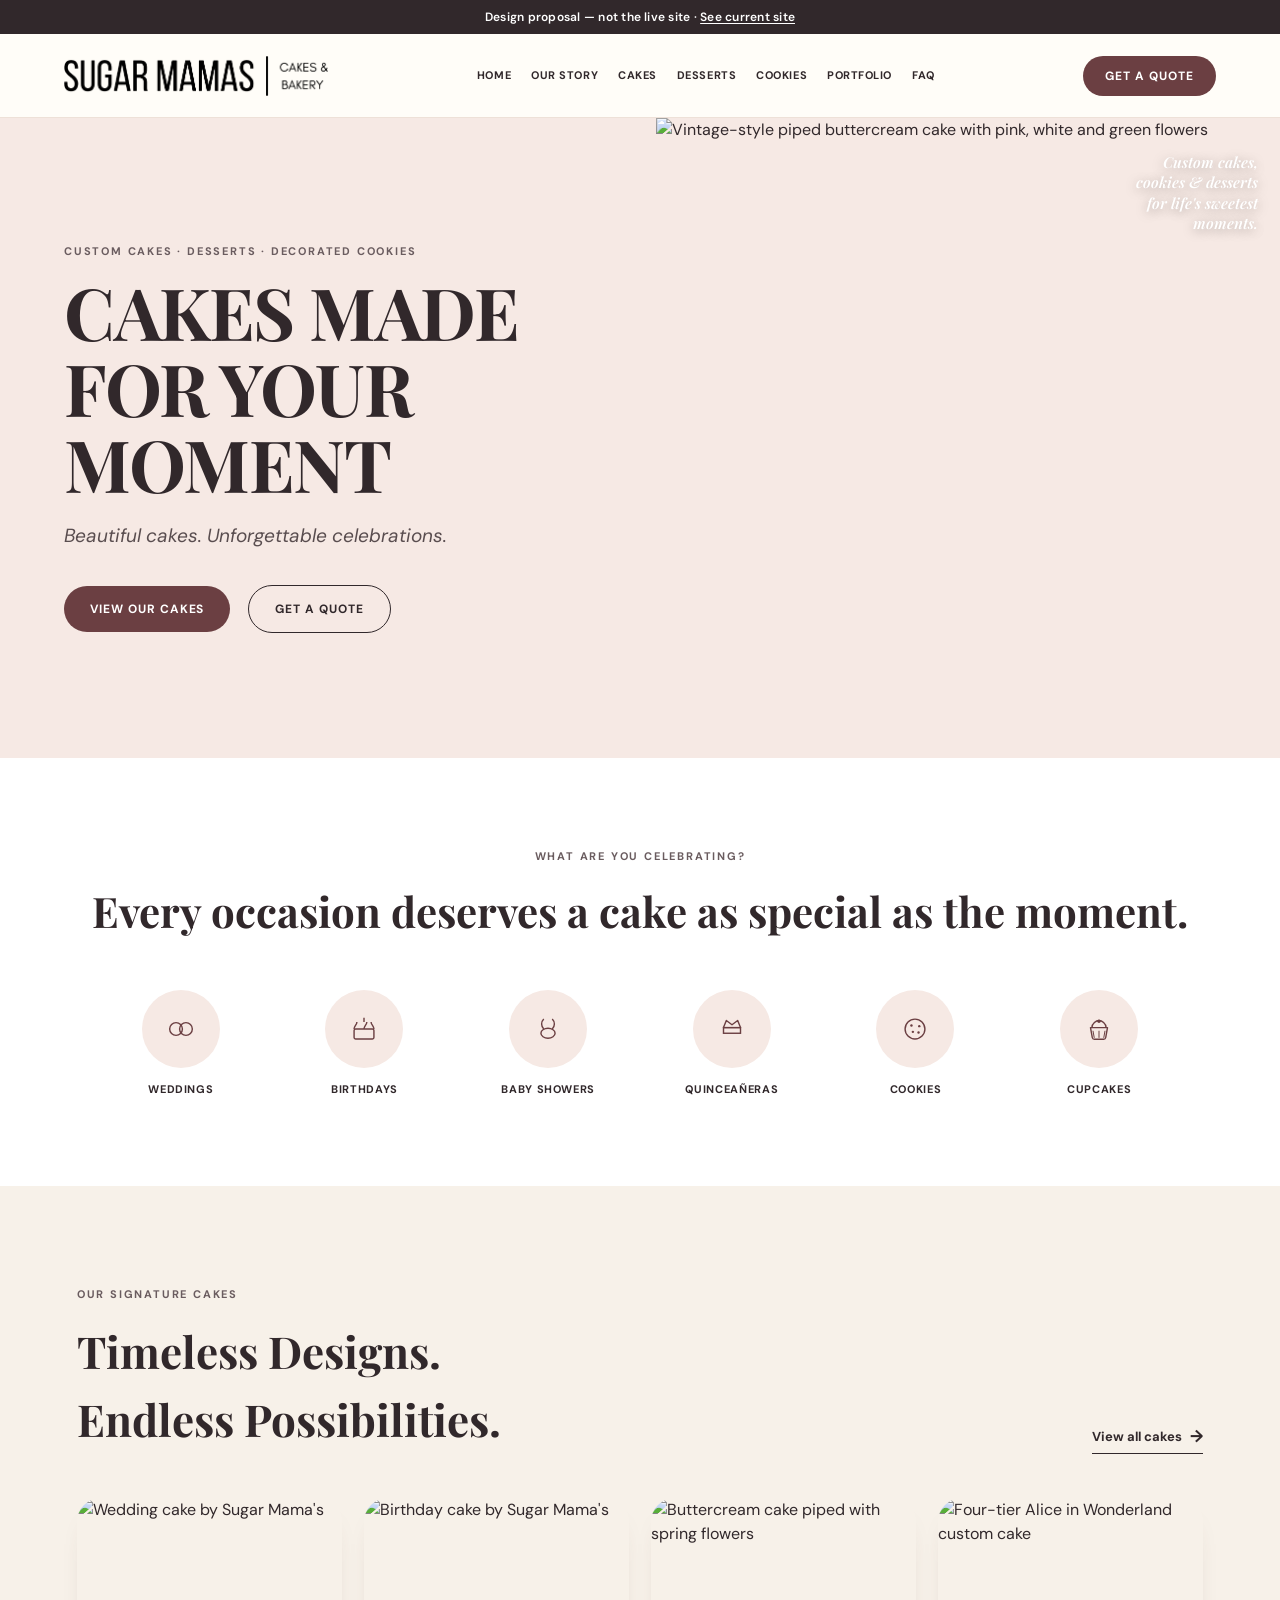
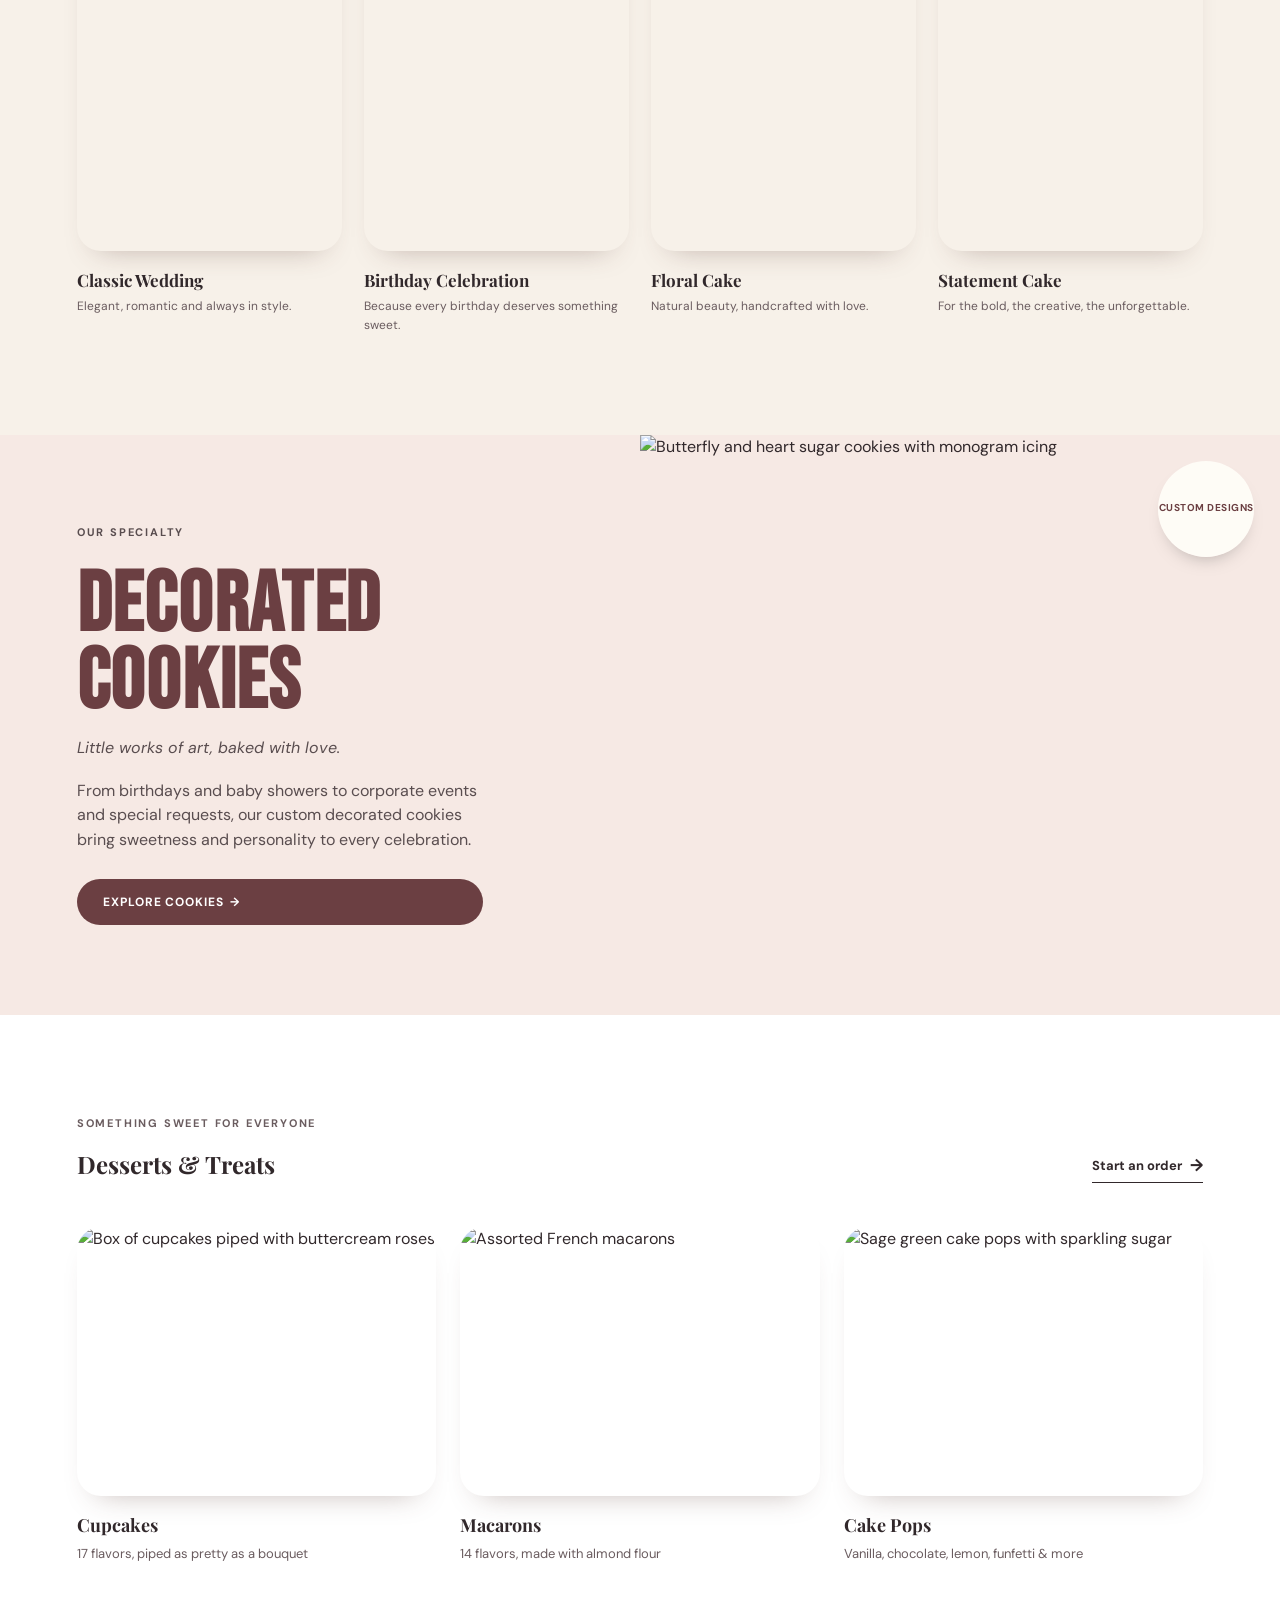
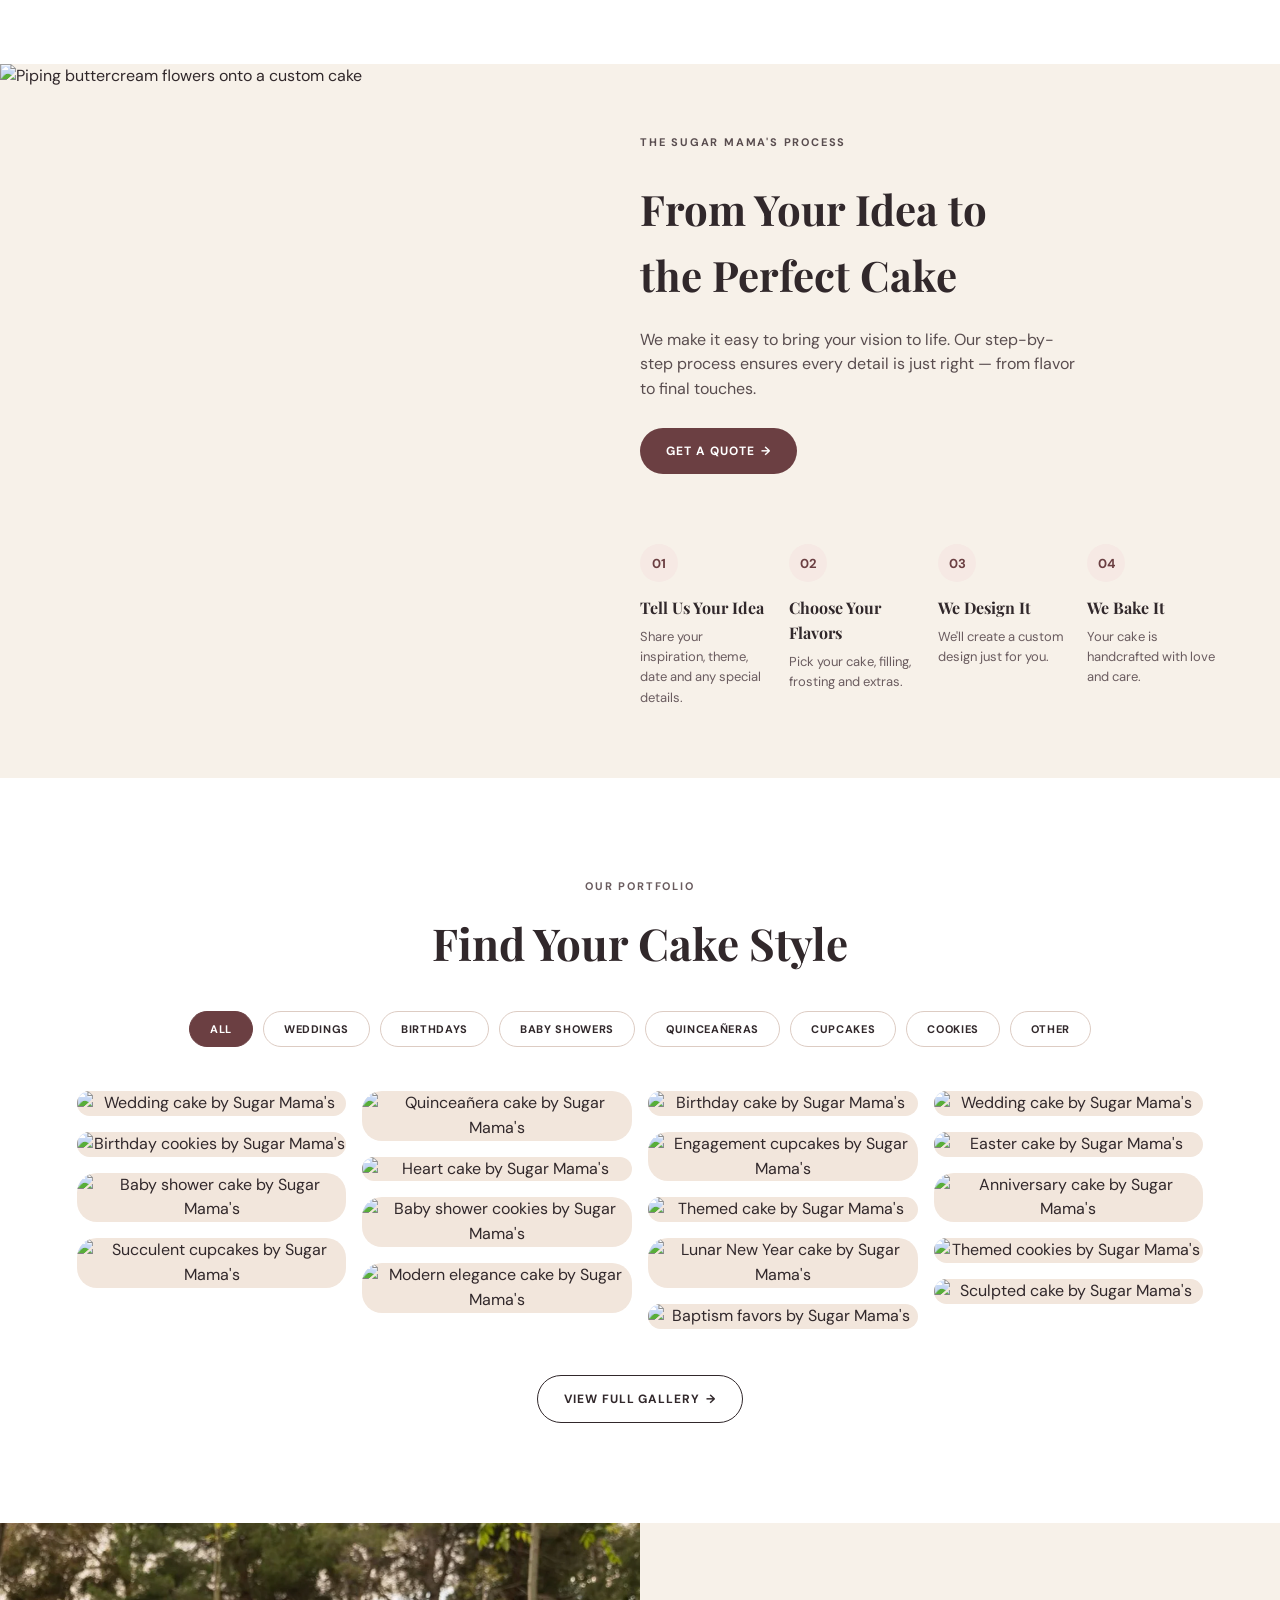
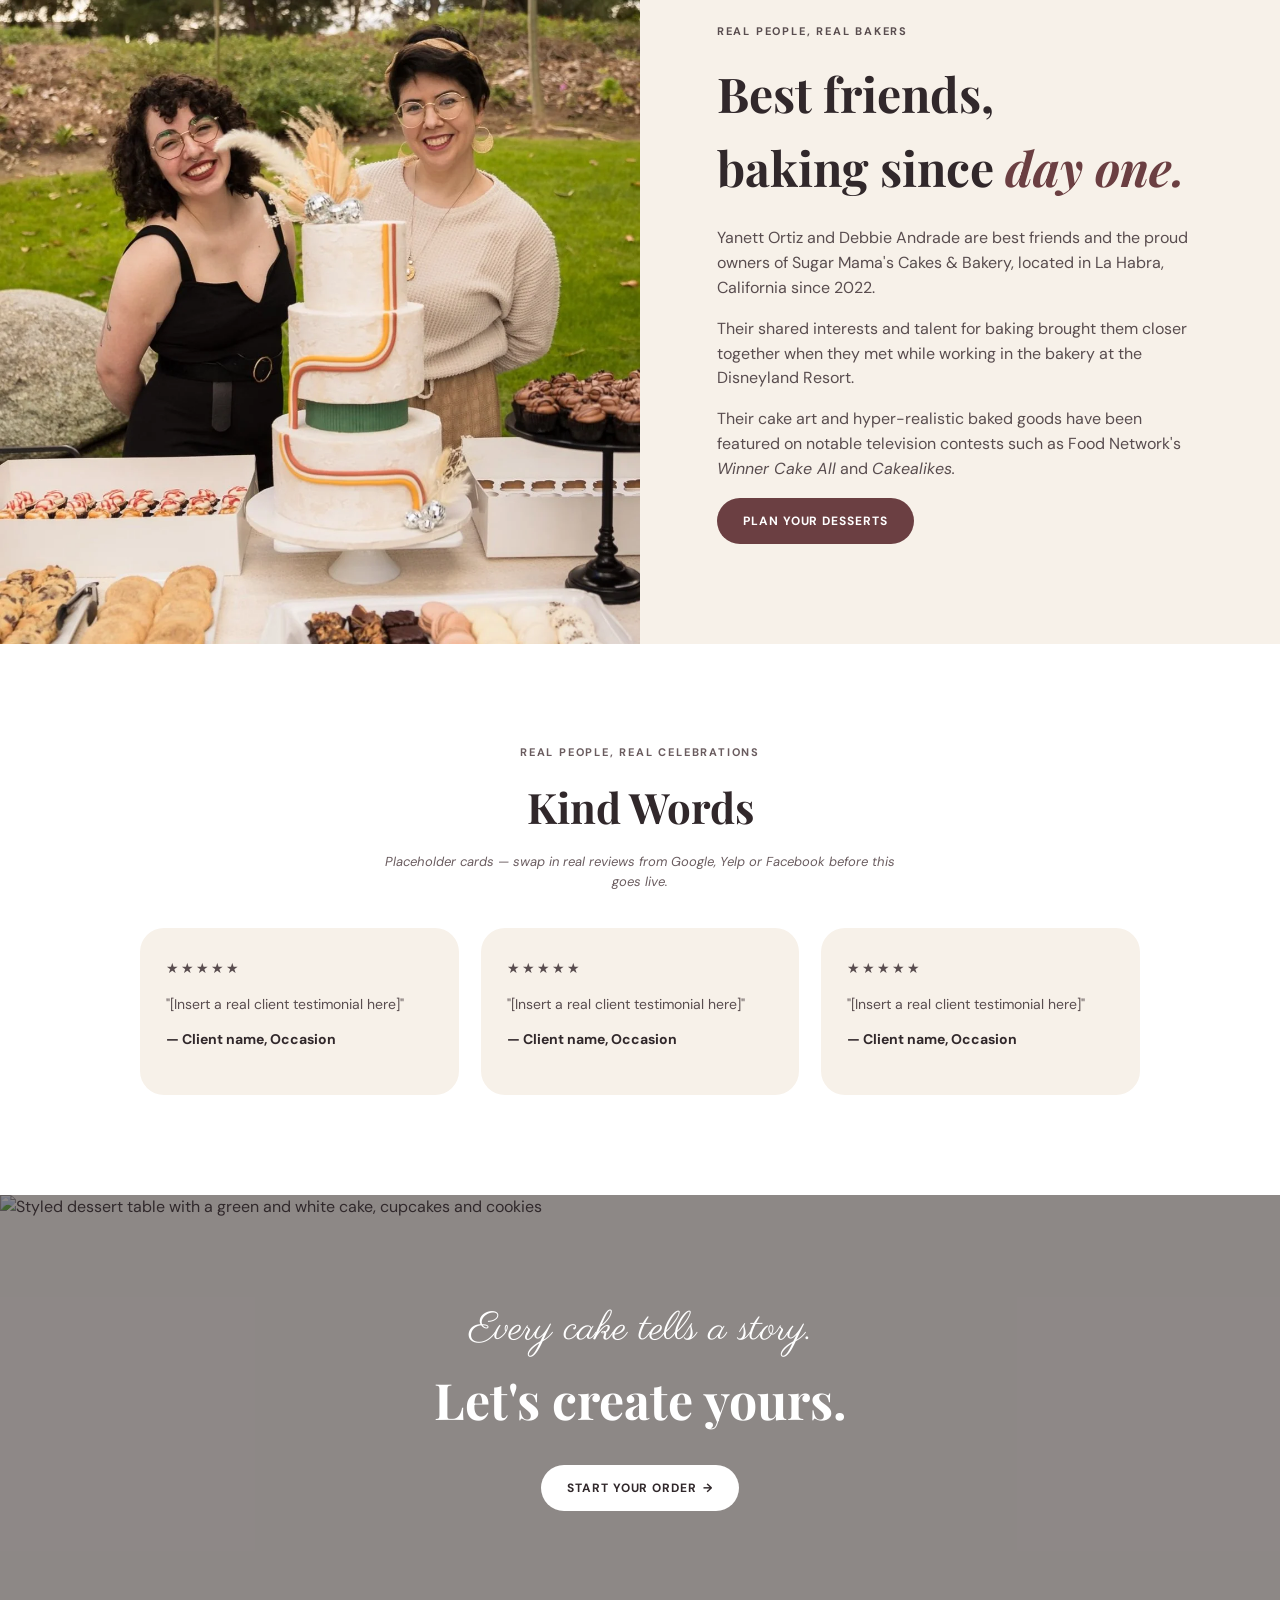
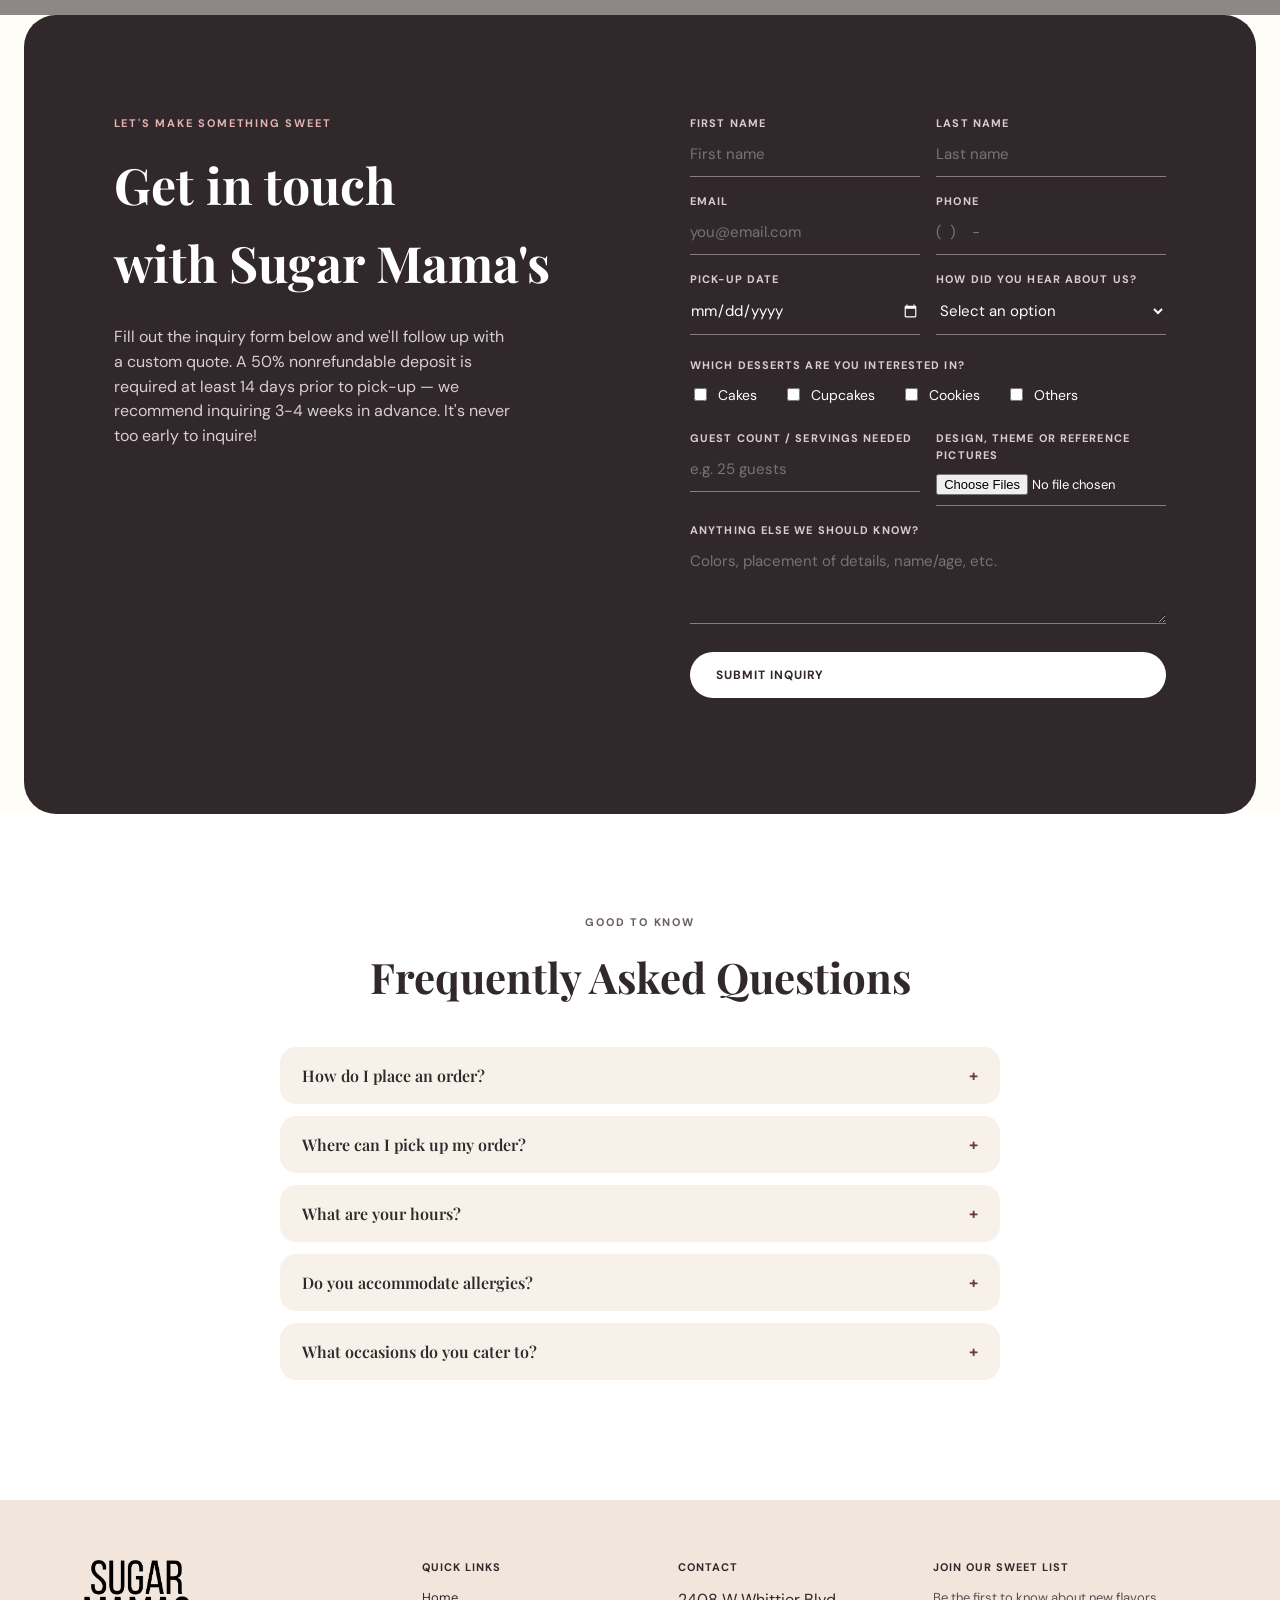
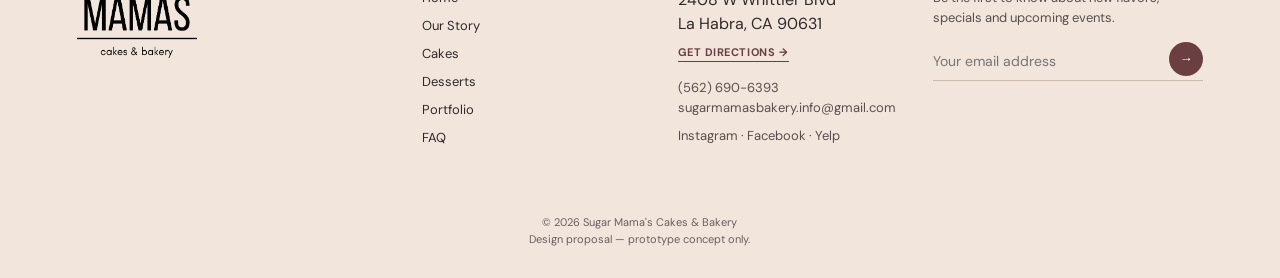
==== commit 33d4d8cf: "Match quote form fields to the real Sugar Mama's inquiry form Replaced the placeholder quote form wi" ====
--- a/proposal-v2/index.html
+++ b/proposal-v2/index.html
@@ -168,7 +168,28 @@
         <div class="cta-overlay"><p class="script cta-script">Every cake tells a story.</p><h2>Let's create yours.</h2><a class="button button-light" href="#quote">Start Your Order <span>→</span></a></div>
       </section>
 
-      <section class="quote" id="quote"><div><p class="eyebrow">Let's make something sweet</p><h2>Have a celebration<br />coming up?</h2><p>Tell us a little about it and we'll be in touch with a custom quote within 2 business days.</p></div><form><label>Name<input required placeholder="Your name" /></label><label>Email<input type="email" required placeholder="you@email.com" /></label><label>What are we celebrating?<select><option>Custom cake</option><option>Cupcakes</option><option>Macarons</option><option>Cookies, brownies &amp; bars</option><option>Cake shots &amp; cake pops</option><option>Tarts &amp; seasonal treats</option><option>A full dessert table</option></select></label><label>Event date<input type="date" /></label><button class="button button-light" type="submit">Start my order</button><p class="form-message" aria-live="polite"></p></form></section>
+      <section class="quote" id="quote">
+        <div><p class="eyebrow">Let's make something sweet</p><h2>Get in touch<br />with Sugar Mama's</h2><p>Fill out the inquiry form below and we'll follow up with a custom quote. A 50% nonrefundable deposit is required at least 14 days prior to pick-up — we recommend inquiring 3-4 weeks in advance. It's never too early to inquire!</p></div>
+        <form>
+          <label>First Name<input required placeholder="First name" /></label>
+          <label>Last Name<input required placeholder="Last name" /></label>
+          <label>Email<input type="email" required placeholder="you@email.com" /></label>
+          <label>Phone<input type="tel" required placeholder="(  )    -" /></label>
+          <label>Pick-Up Date<input type="date" required /></label>
+          <label>How did you hear about us?<select required><option value="" selected disabled>Select an option</option><option>Instagram</option><option>Facebook</option><option>Google</option><option>Yelp</option><option>Word of Mouth</option><option>Other</option></select></label>
+          <fieldset class="checkbox-group"><legend>Which desserts are you interested in?</legend>
+            <label class="checkbox-label"><input type="checkbox" name="desserts" value="Cakes" />Cakes</label>
+            <label class="checkbox-label"><input type="checkbox" name="desserts" value="Cupcakes" />Cupcakes</label>
+            <label class="checkbox-label"><input type="checkbox" name="desserts" value="Cookies" />Cookies</label>
+            <label class="checkbox-label"><input type="checkbox" name="desserts" value="Others" />Others</label>
+          </fieldset>
+          <label>Guest count / servings needed<input placeholder="e.g. 25 guests" /></label>
+          <label>Design, theme or reference pictures<input type="file" accept="image/*" multiple /></label>
+          <label class="full-width">Anything else we should know?<textarea rows="3" placeholder="Colors, placement of details, name/age, etc."></textarea></label>
+          <button class="button button-light full-width" type="submit">Submit Inquiry</button>
+          <p class="form-message" aria-live="polite"></p>
+        </form>
+      </section>
 
       <section class="faq" id="faq">
         <p class="eyebrow center">Good to Know</p>
--- a/proposal-v2/styles.css
+++ b/proposal-v2/styles.css
@@ -160,8 +160,15 @@
 .quote>div>p:not(.eyebrow){max-width:400px;color:#d9cfd0;margin-top:24px}
 .quote form{display:grid;grid-template-columns:1fr 1fr;gap:16px;align-content:start}
 .quote label{font-size:11px;font-weight:700;letter-spacing:.1em;text-transform:uppercase;color:#dacdd0}
-.quote input,.quote select{display:block;width:100%;padding:12px 0;background:transparent;color:#fff;border:0;border-bottom:1px solid #897b7e;font:15px "DM Sans";outline:0}
+.quote input,.quote select,.quote textarea{display:block;width:100%;padding:12px 0;background:transparent;color:#fff;border:0;border-bottom:1px solid #897b7e;font:15px "DM Sans";outline:0;resize:vertical}
 .quote select option{color:#31282b}
+.quote input[type="file"]{padding:10px 0;font-size:13px}
+.quote input[type="date"]{color-scheme:dark}
+.quote .full-width{grid-column:1/-1}
+.quote .checkbox-group{grid-column:1/-1;border:0;padding:0;margin:6px 0 0}
+.quote .checkbox-group legend{font-size:11px;font-weight:700;letter-spacing:.1em;text-transform:uppercase;color:#dacdd0;padding:0;margin-bottom:10px}
+.checkbox-label{display:inline-flex!important;align-items:center;gap:8px;width:auto!important;margin:0 22px 10px 0;font:14px "DM Sans"!important;text-transform:none!important;letter-spacing:normal!important;color:#fff!important}
+.checkbox-label input[type="checkbox"]{width:auto;accent-color:var(--pink)}
 .quote form button,.form-message{grid-column:1/-1;margin-top:12px}
 .form-message{font-size:13px;color:var(--yellow);margin:0}
 
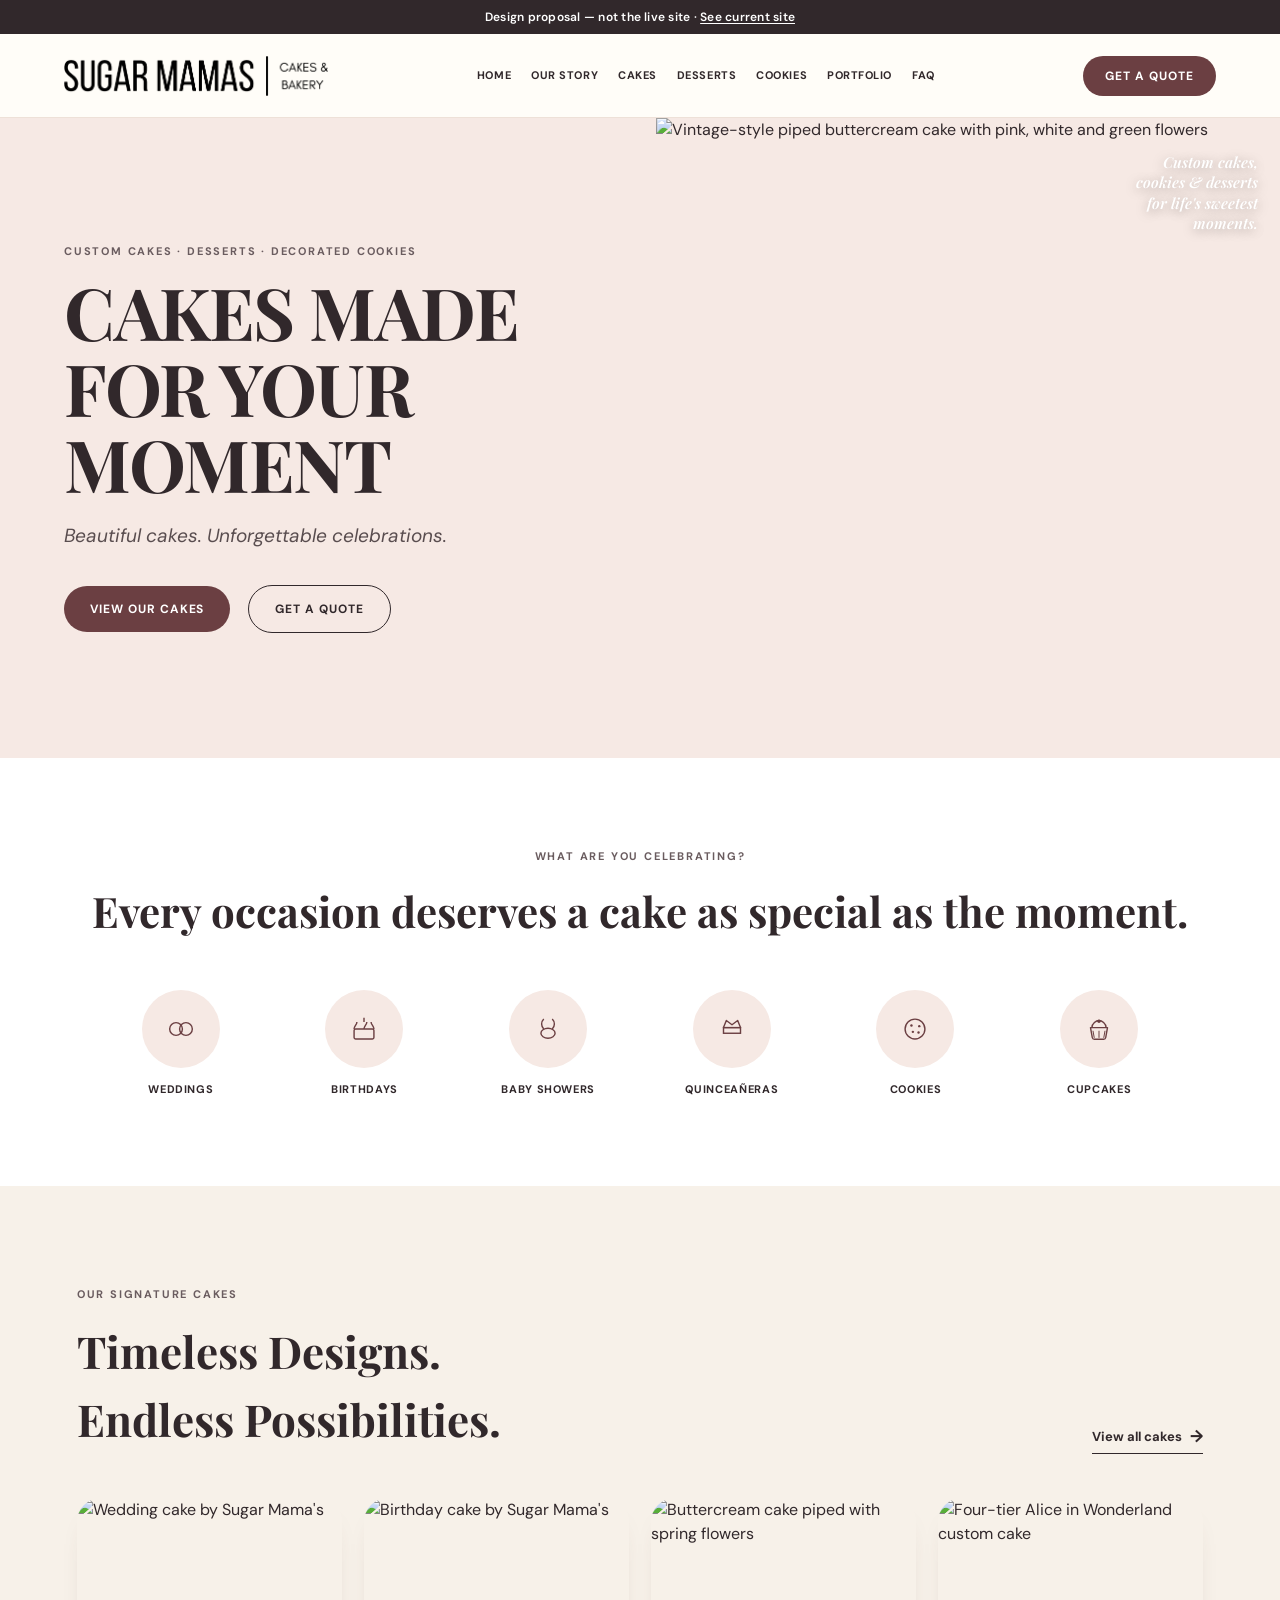
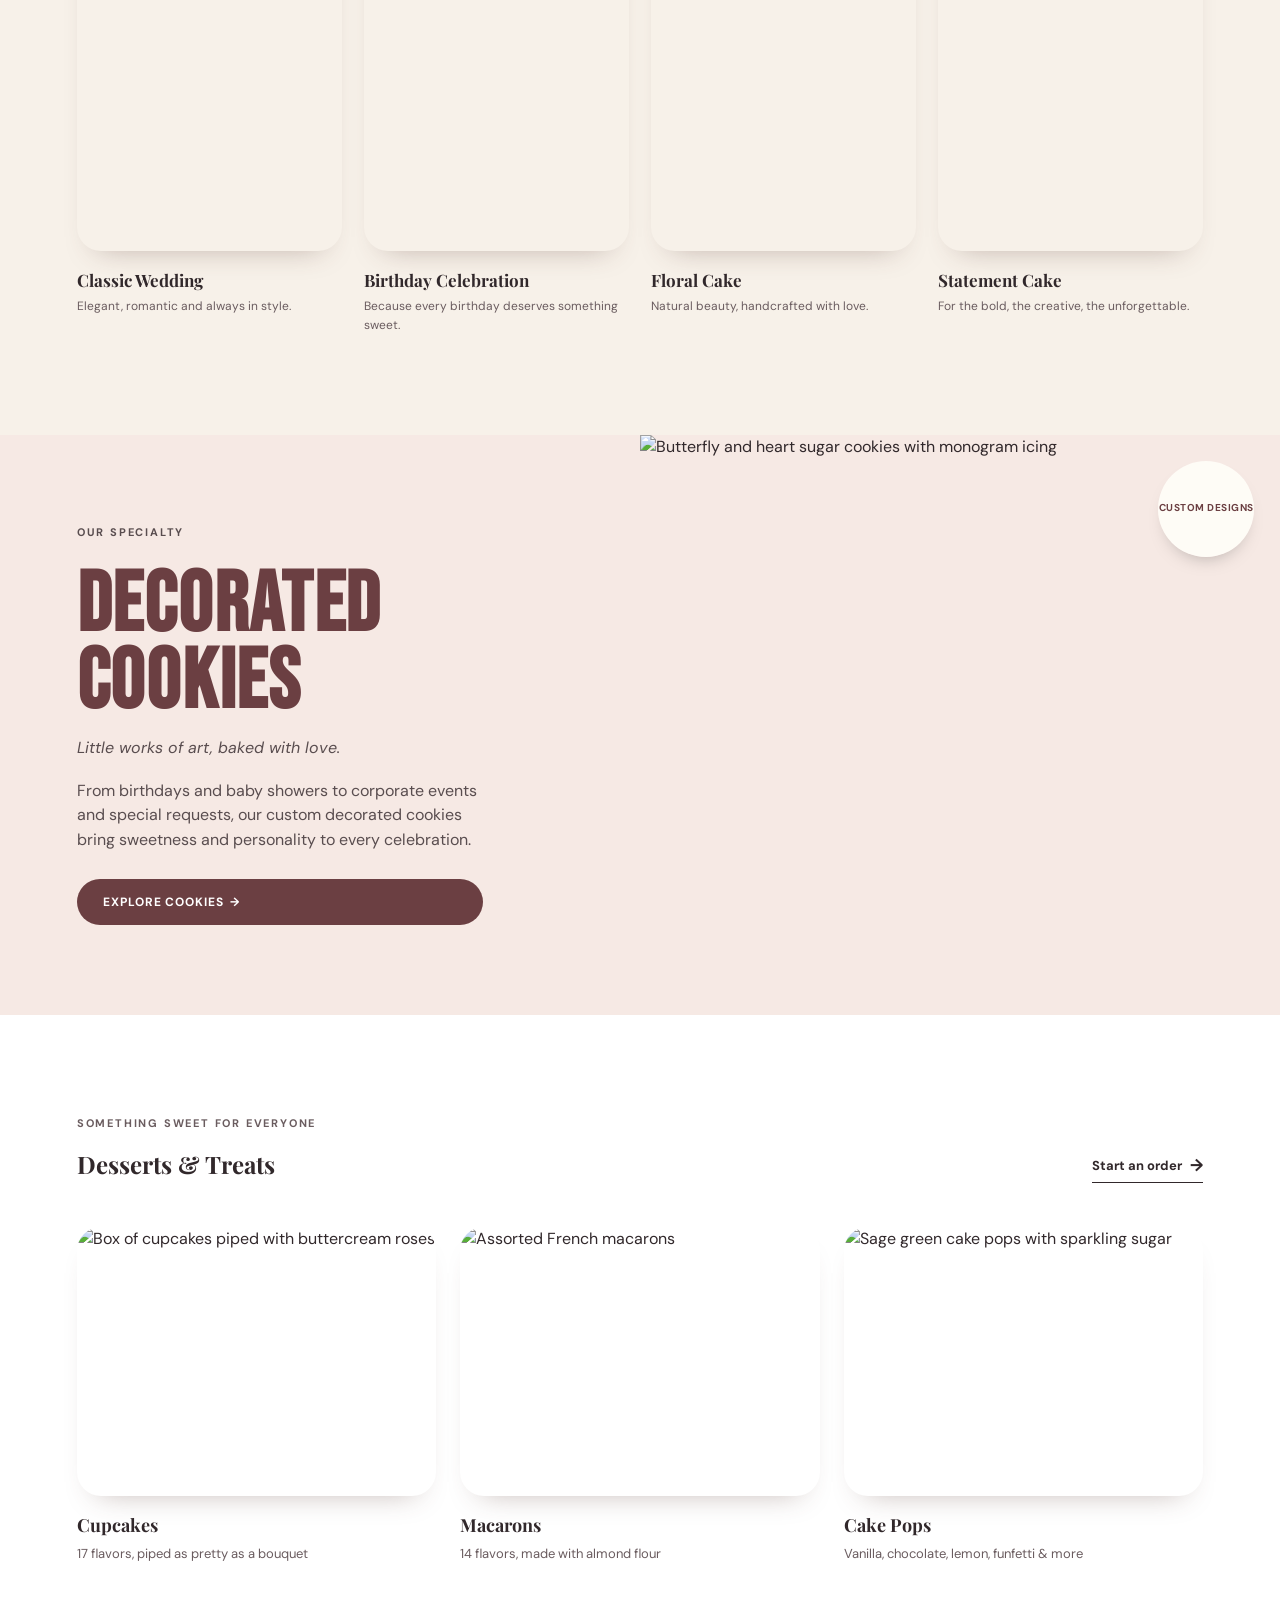
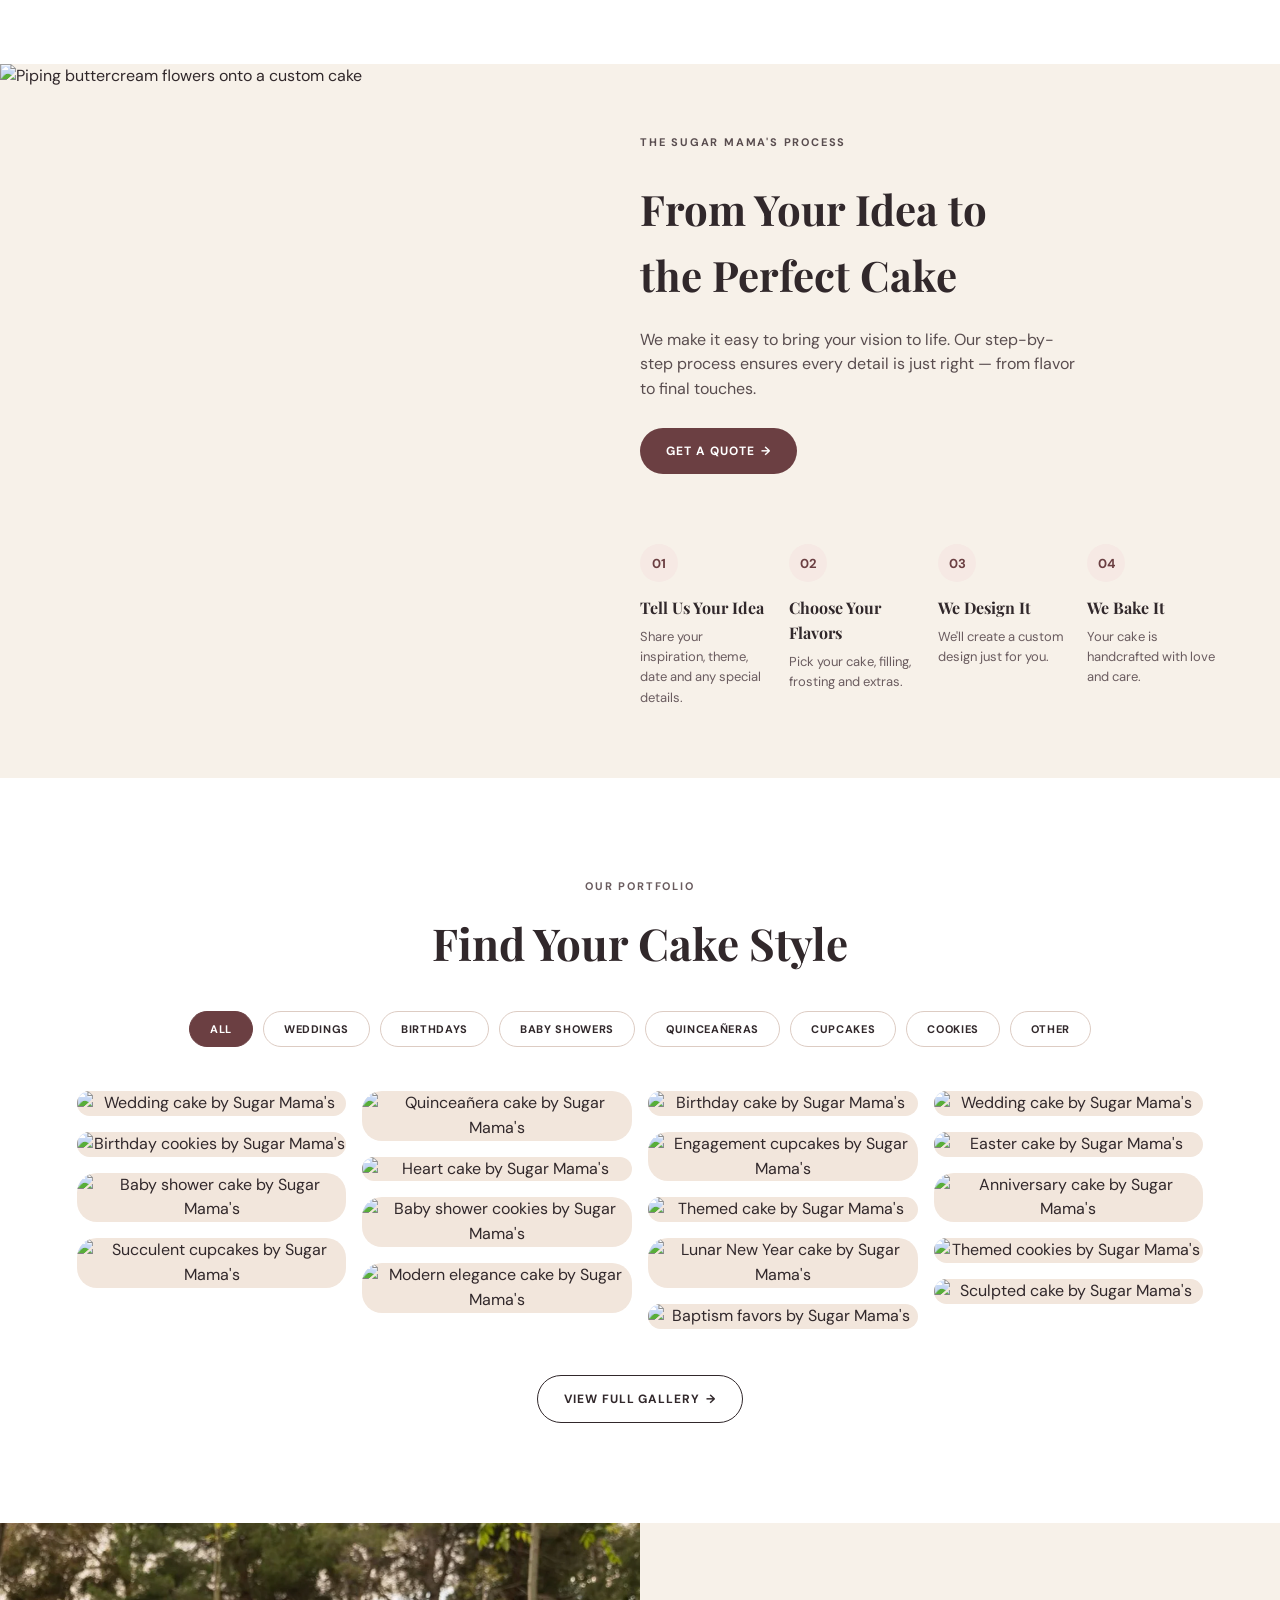
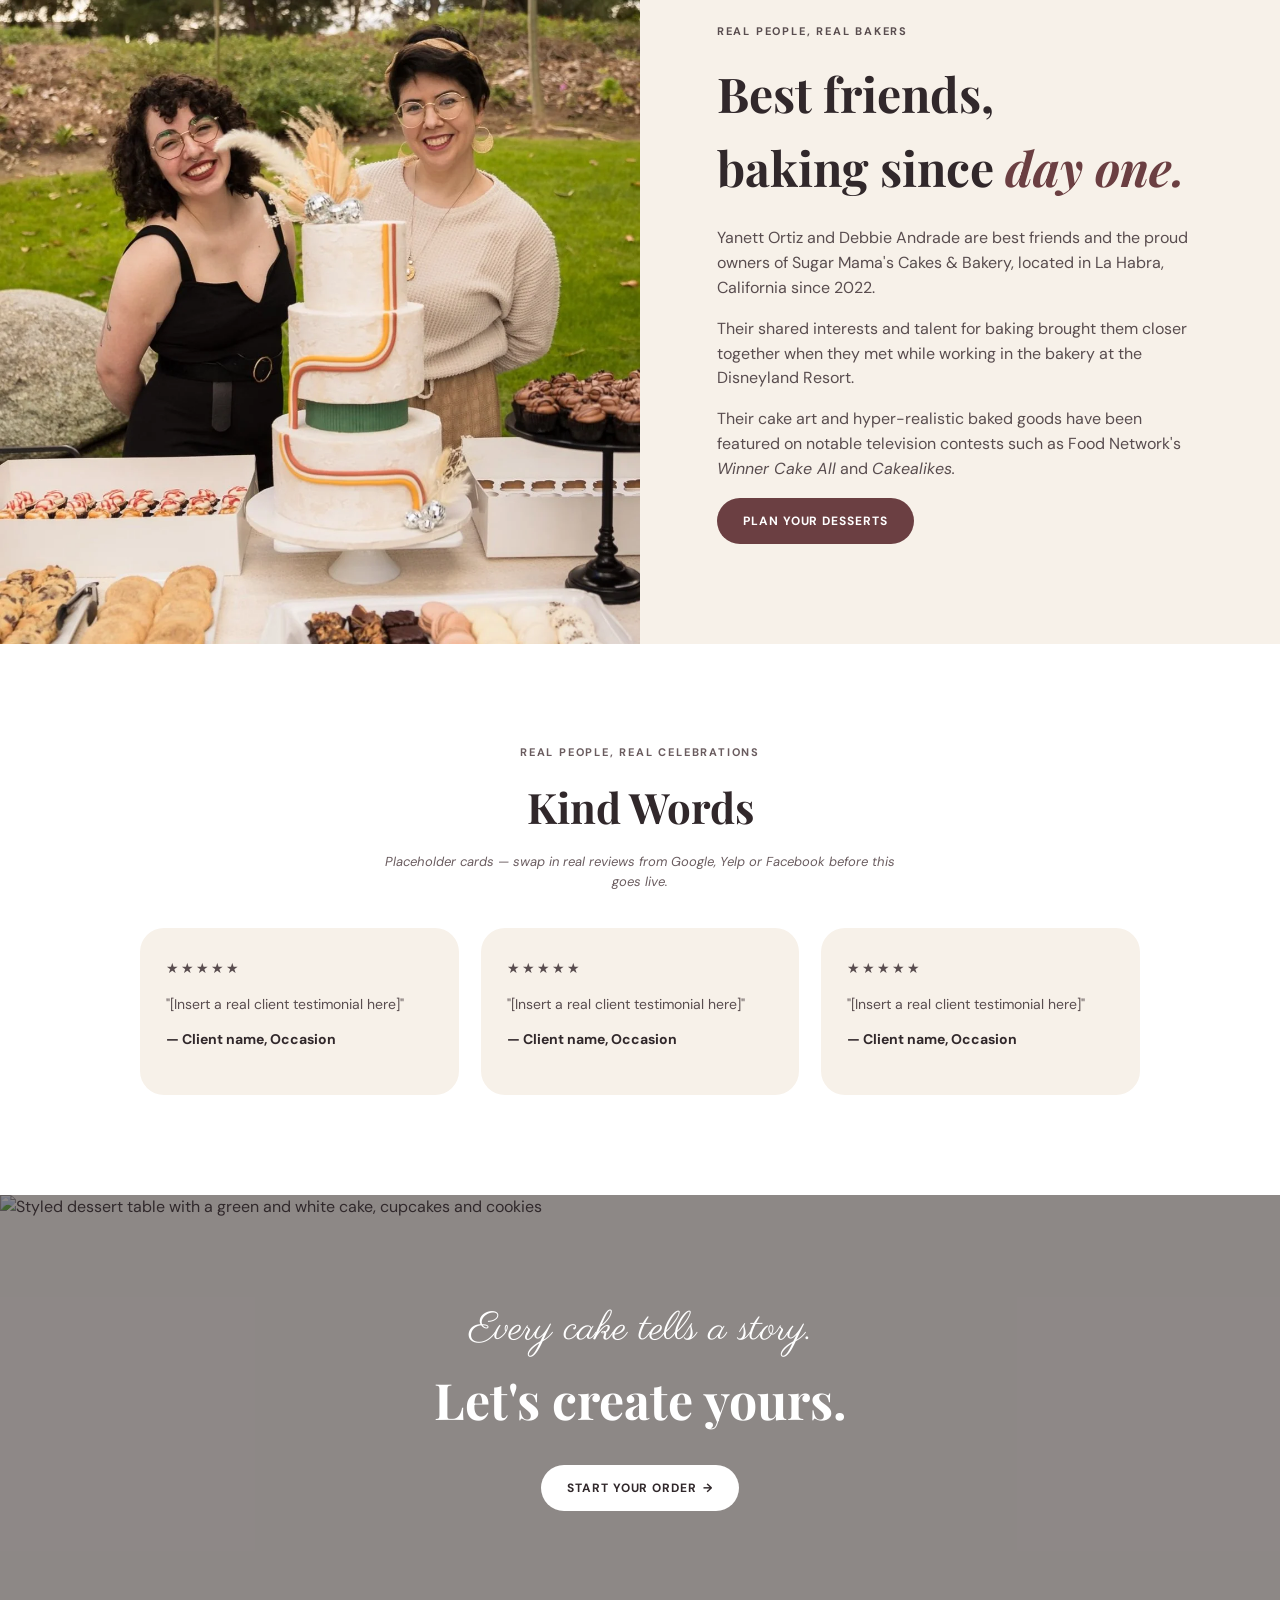
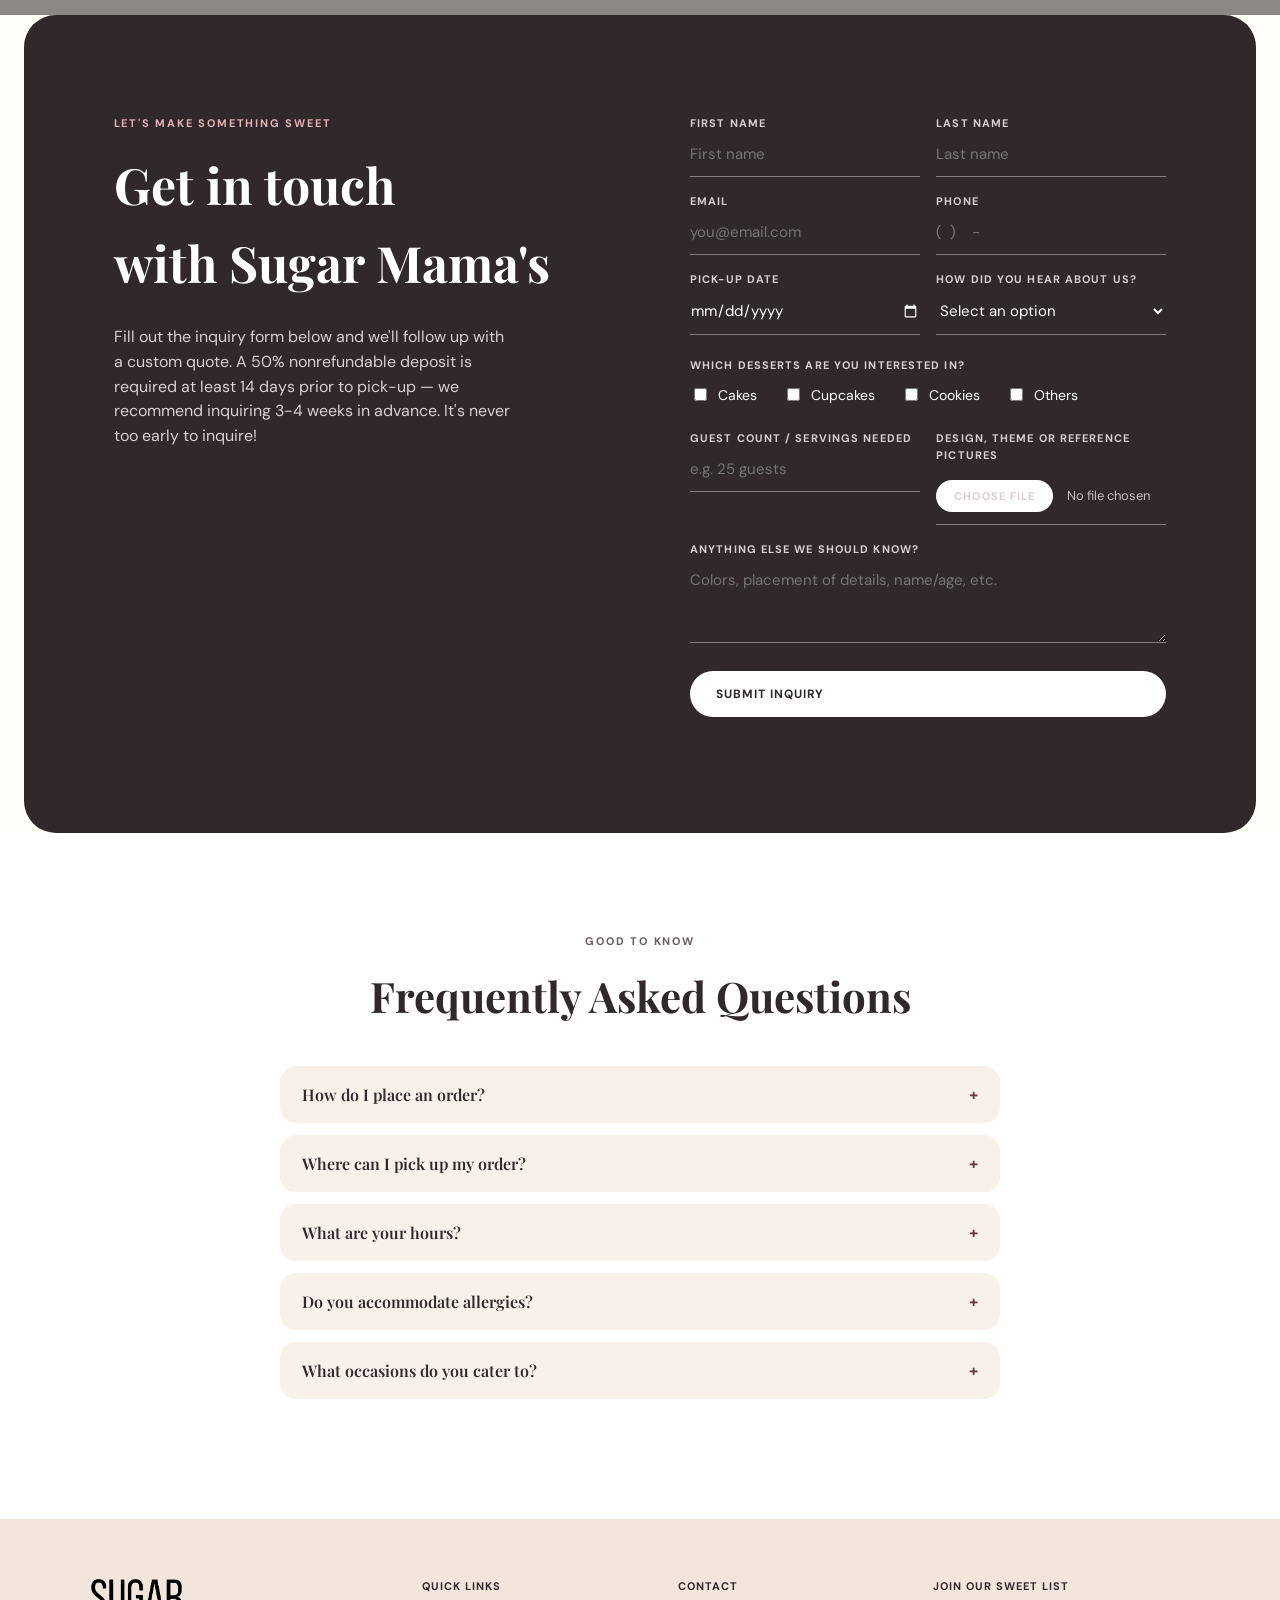
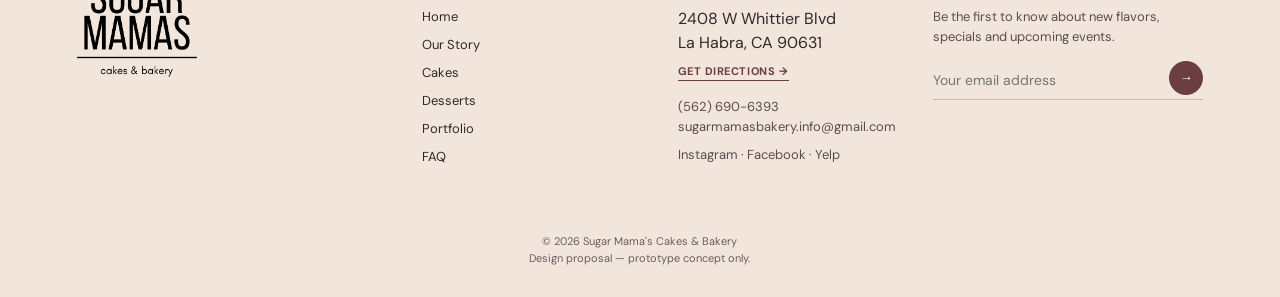
==== commit da28bfd6: "Force English "Choose File" button text on the reference-images upload The native file input button " ====
--- a/proposal-v2/index.html
+++ b/proposal-v2/index.html
@@ -184,7 +184,14 @@
             <label class="checkbox-label"><input type="checkbox" name="desserts" value="Others" />Others</label>
           </fieldset>
           <label>Guest count / servings needed<input placeholder="e.g. 25 guests" /></label>
-          <label>Design, theme or reference pictures<input type="file" accept="image/*" multiple /></label>
+          <div class="field">
+            <span class="field-label-text">Design, theme or reference pictures</span>
+            <div class="file-upload">
+              <input type="file" id="ref-images" accept="image/*" multiple />
+              <label for="ref-images" class="file-upload-btn">Choose File</label>
+              <span class="file-upload-name">No file chosen</span>
+            </div>
+          </div>
           <label class="full-width">Anything else we should know?<textarea rows="3" placeholder="Colors, placement of details, name/age, etc."></textarea></label>
           <button class="button button-light full-width" type="submit">Submit Inquiry</button>
           <p class="form-message" aria-live="polite"></p>
--- a/proposal-v2/styles.css
+++ b/proposal-v2/styles.css
@@ -162,8 +162,13 @@
 .quote label{font-size:11px;font-weight:700;letter-spacing:.1em;text-transform:uppercase;color:#dacdd0}
 .quote input,.quote select,.quote textarea{display:block;width:100%;padding:12px 0;background:transparent;color:#fff;border:0;border-bottom:1px solid #897b7e;font:15px "DM Sans";outline:0;resize:vertical}
 .quote select option{color:#31282b}
-.quote input[type="file"]{padding:10px 0;font-size:13px}
 .quote input[type="date"]{color-scheme:dark}
+.field-label-text{display:block;font-size:11px;font-weight:700;letter-spacing:.1em;text-transform:uppercase;color:#dacdd0;margin-bottom:10px}
+.file-upload{display:flex;align-items:center;gap:14px;padding:6px 0 12px;border-bottom:1px solid #897b7e}
+.file-upload input[type="file"]{position:absolute;width:1px;height:1px;overflow:hidden;opacity:0}
+.file-upload-btn{display:inline-block;flex-shrink:0;background:#fff;color:var(--ink);border-radius:999px;padding:9px 18px;font:700 11px "DM Sans";letter-spacing:.06em;text-transform:uppercase;cursor:pointer;transition:background .2s}
+.file-upload-btn:hover{background:var(--pink)}
+.file-upload-name{font-size:13px;color:#c9bcbe;overflow:hidden;text-overflow:ellipsis;white-space:nowrap}
 .quote .full-width{grid-column:1/-1}
 .quote .checkbox-group{grid-column:1/-1;border:0;padding:0;margin:6px 0 0}
 .quote .checkbox-group legend{font-size:11px;font-weight:700;letter-spacing:.1em;text-transform:uppercase;color:#dacdd0;padding:0;margin-bottom:10px}
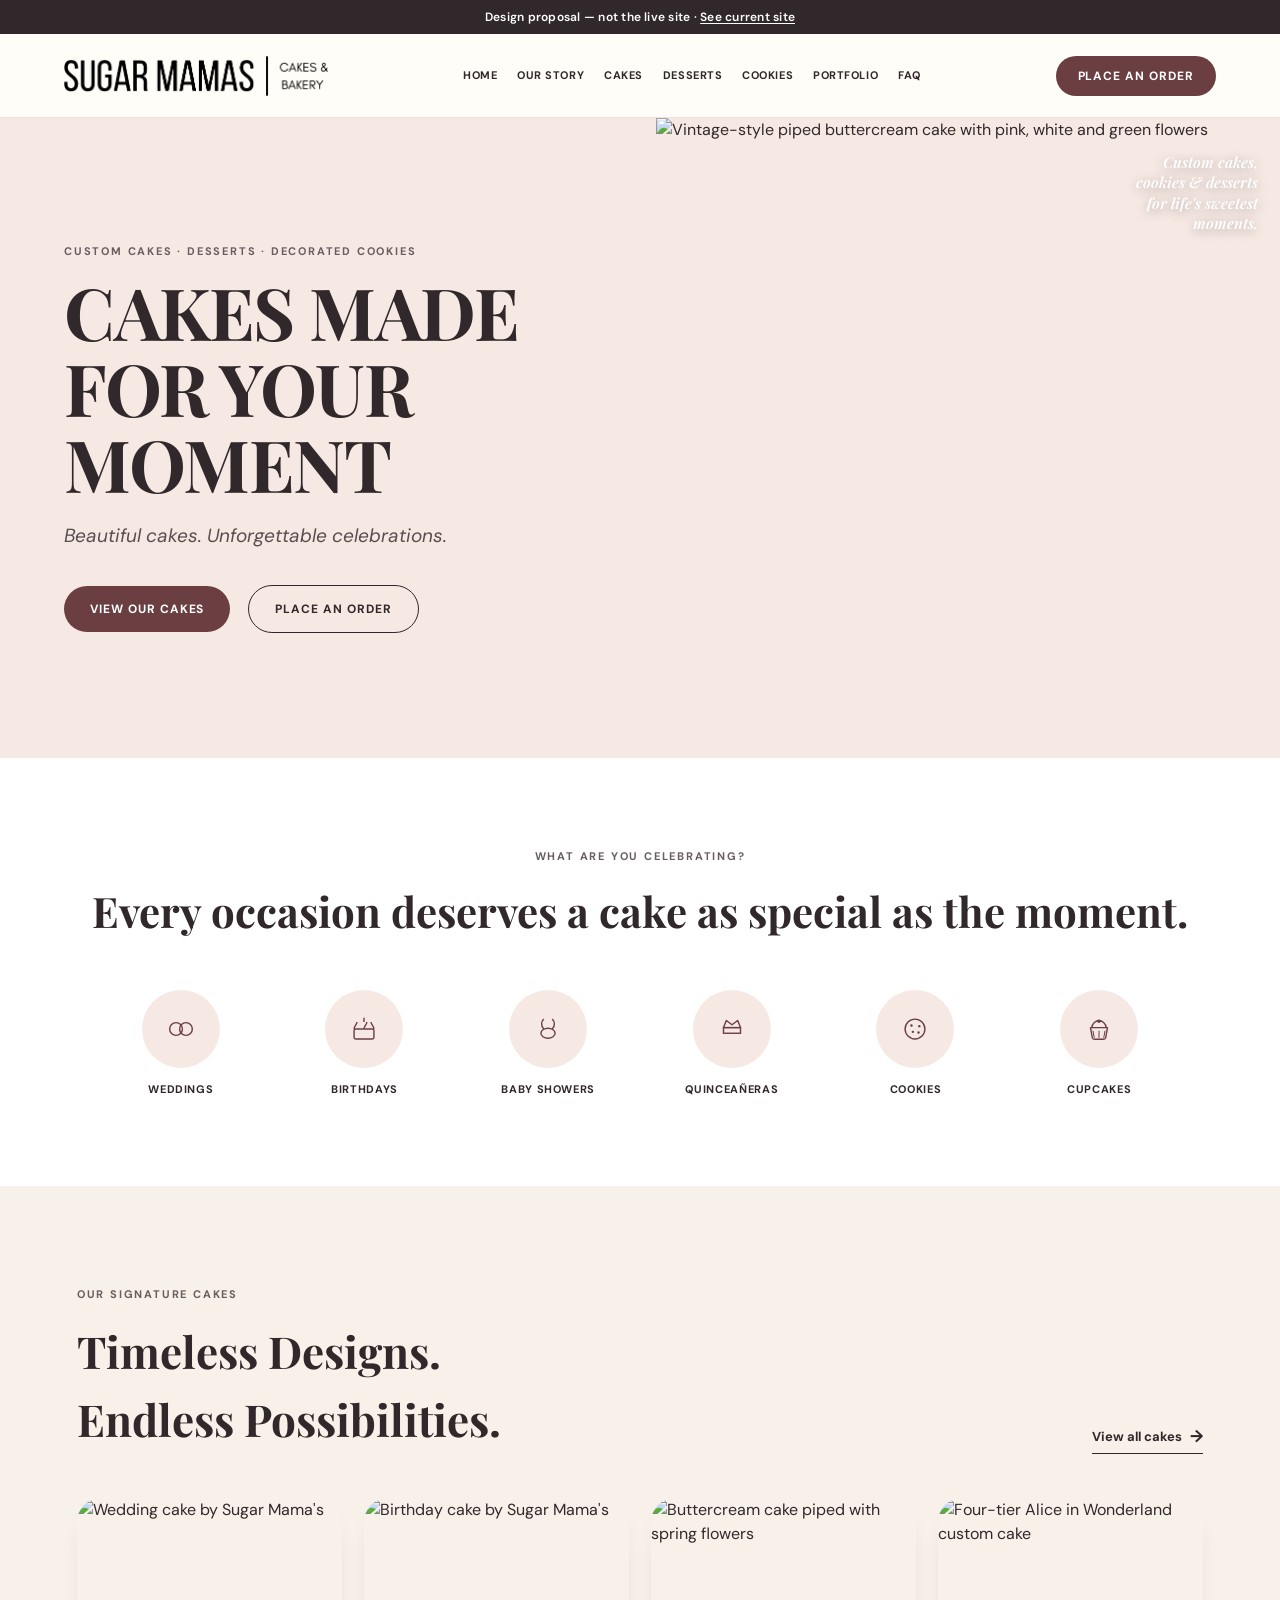
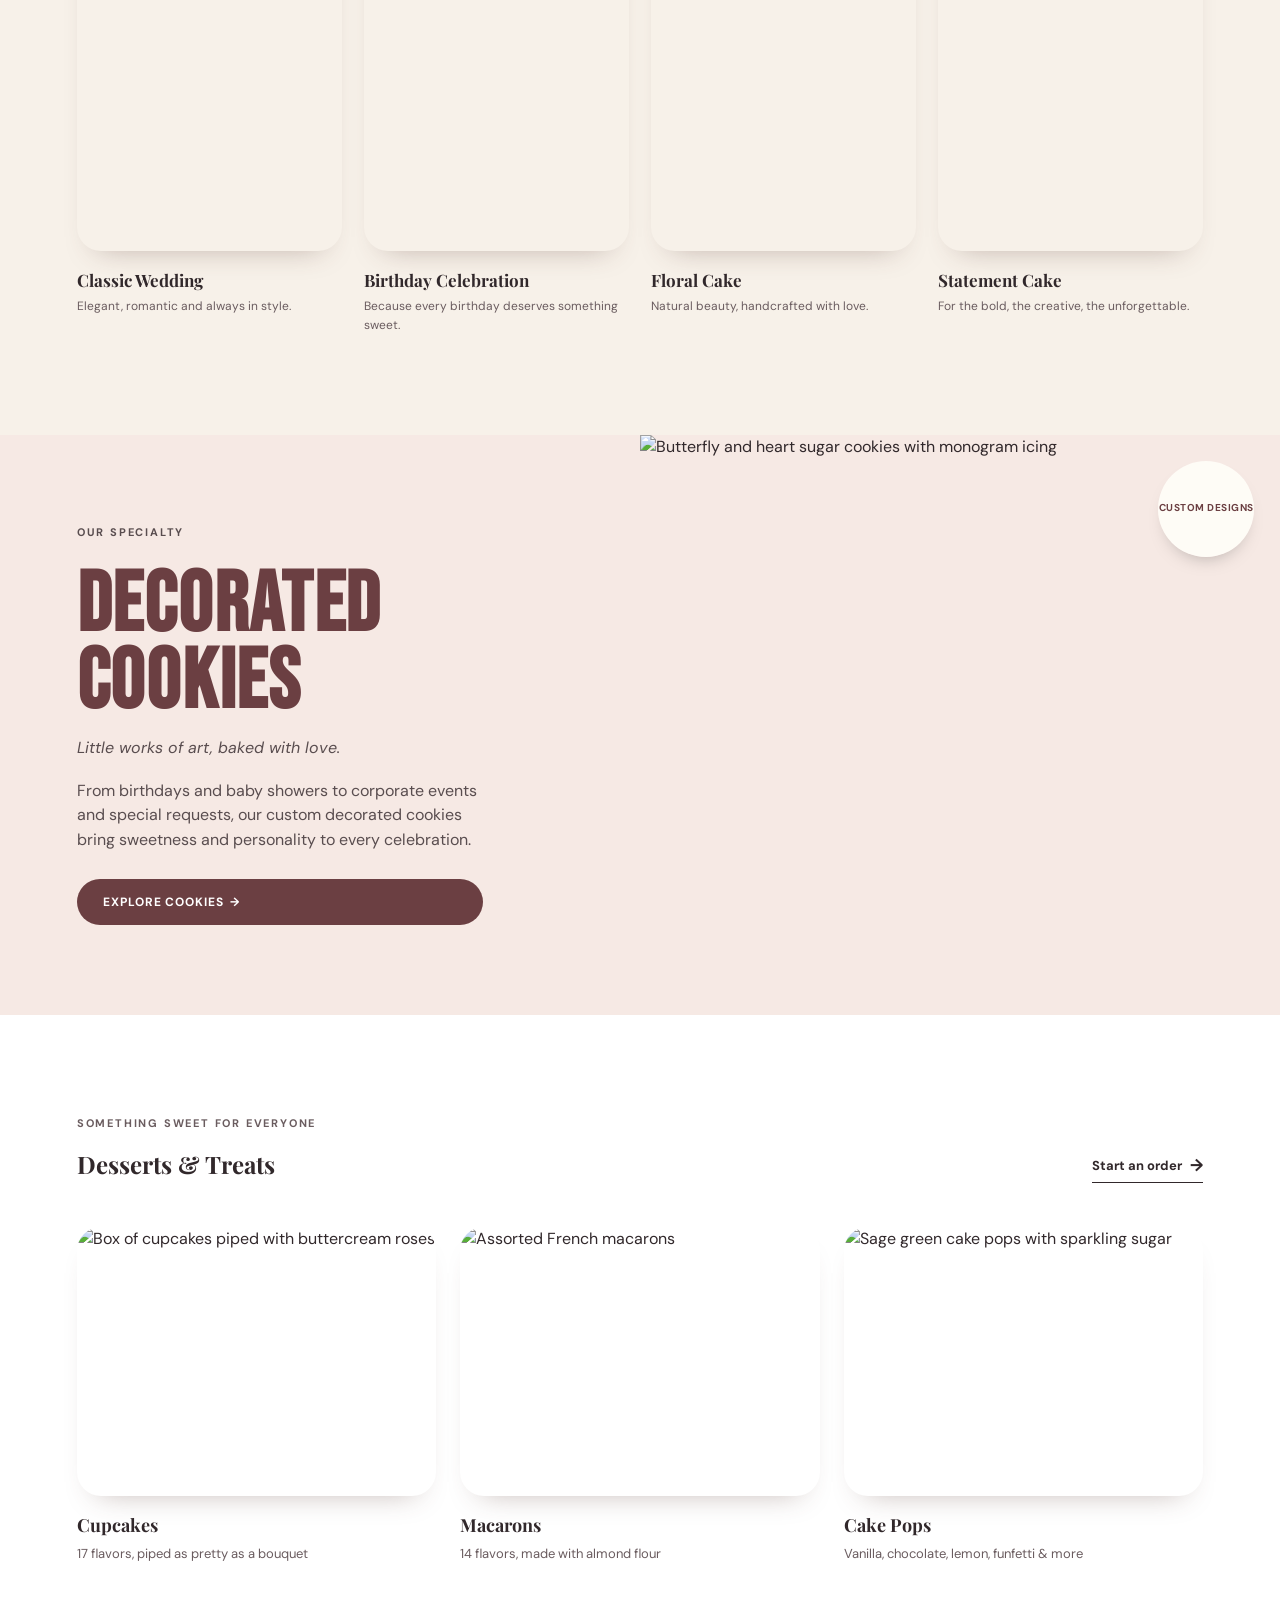
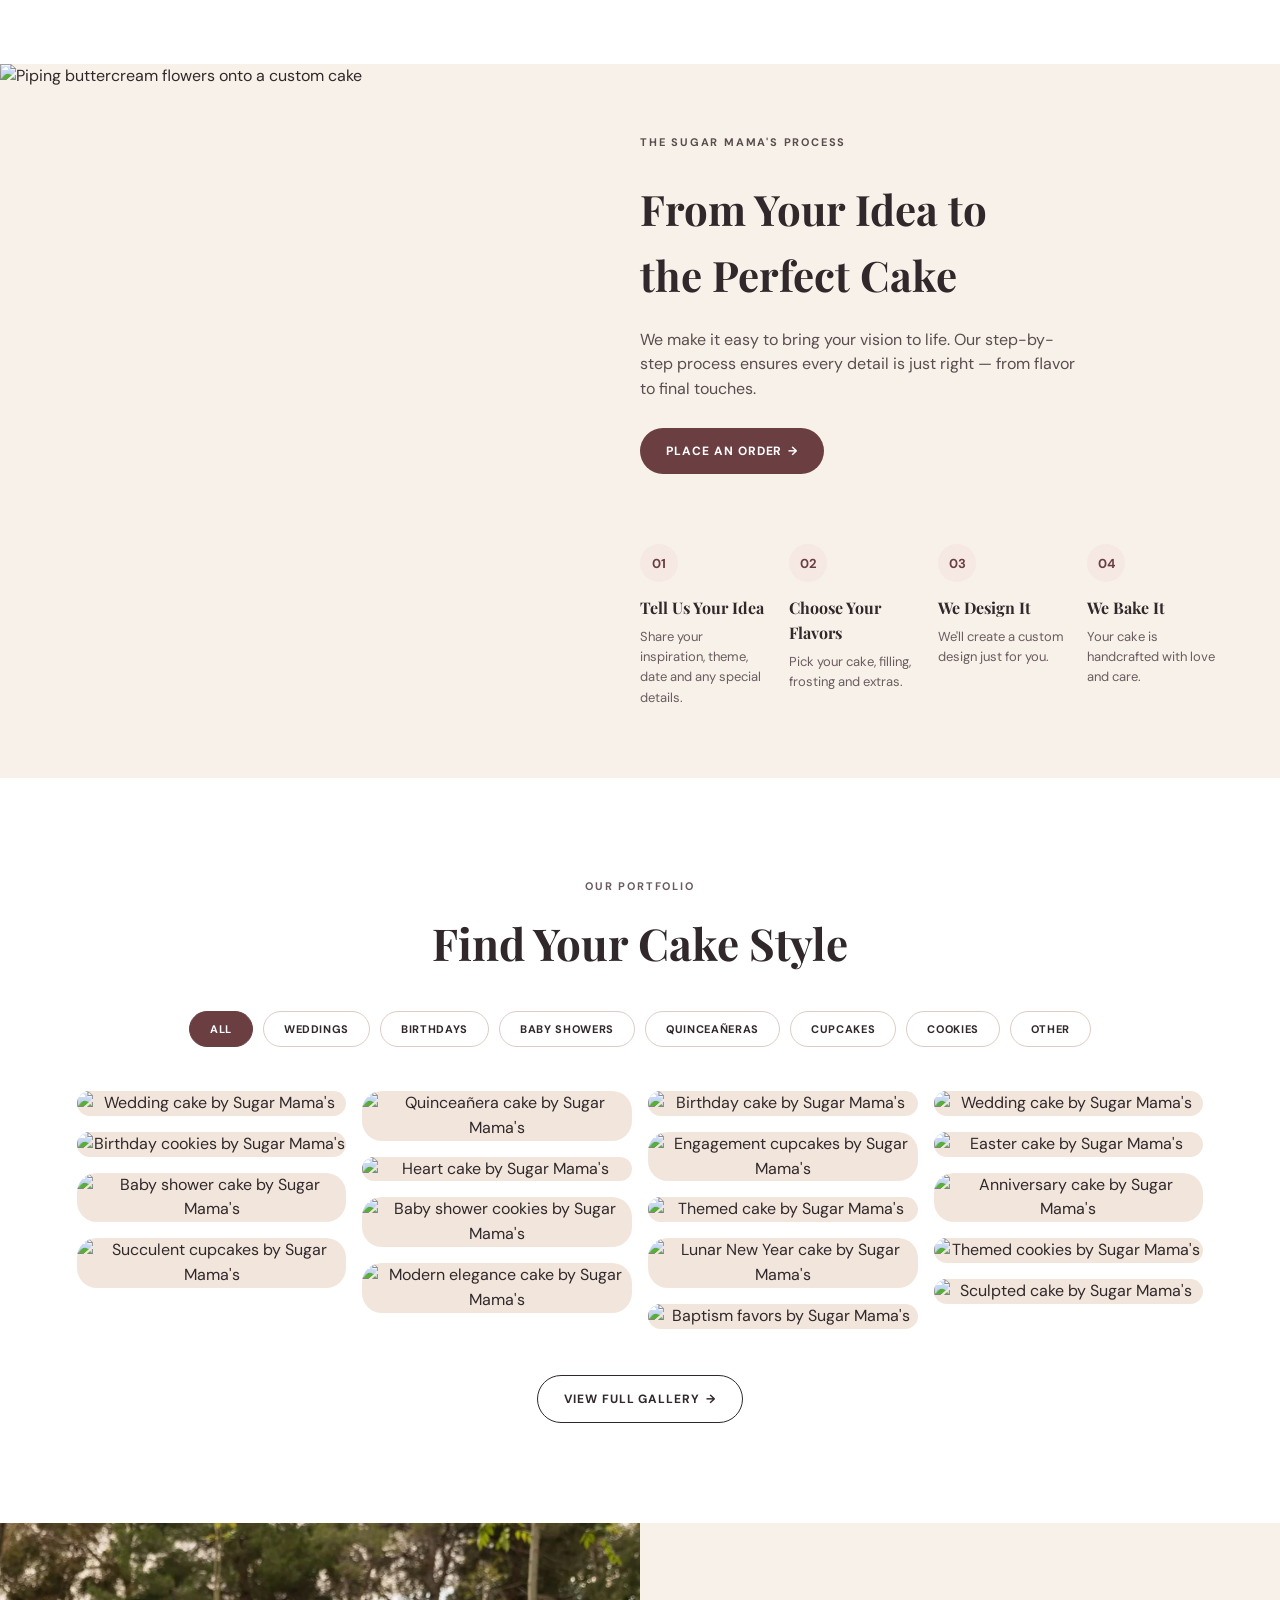
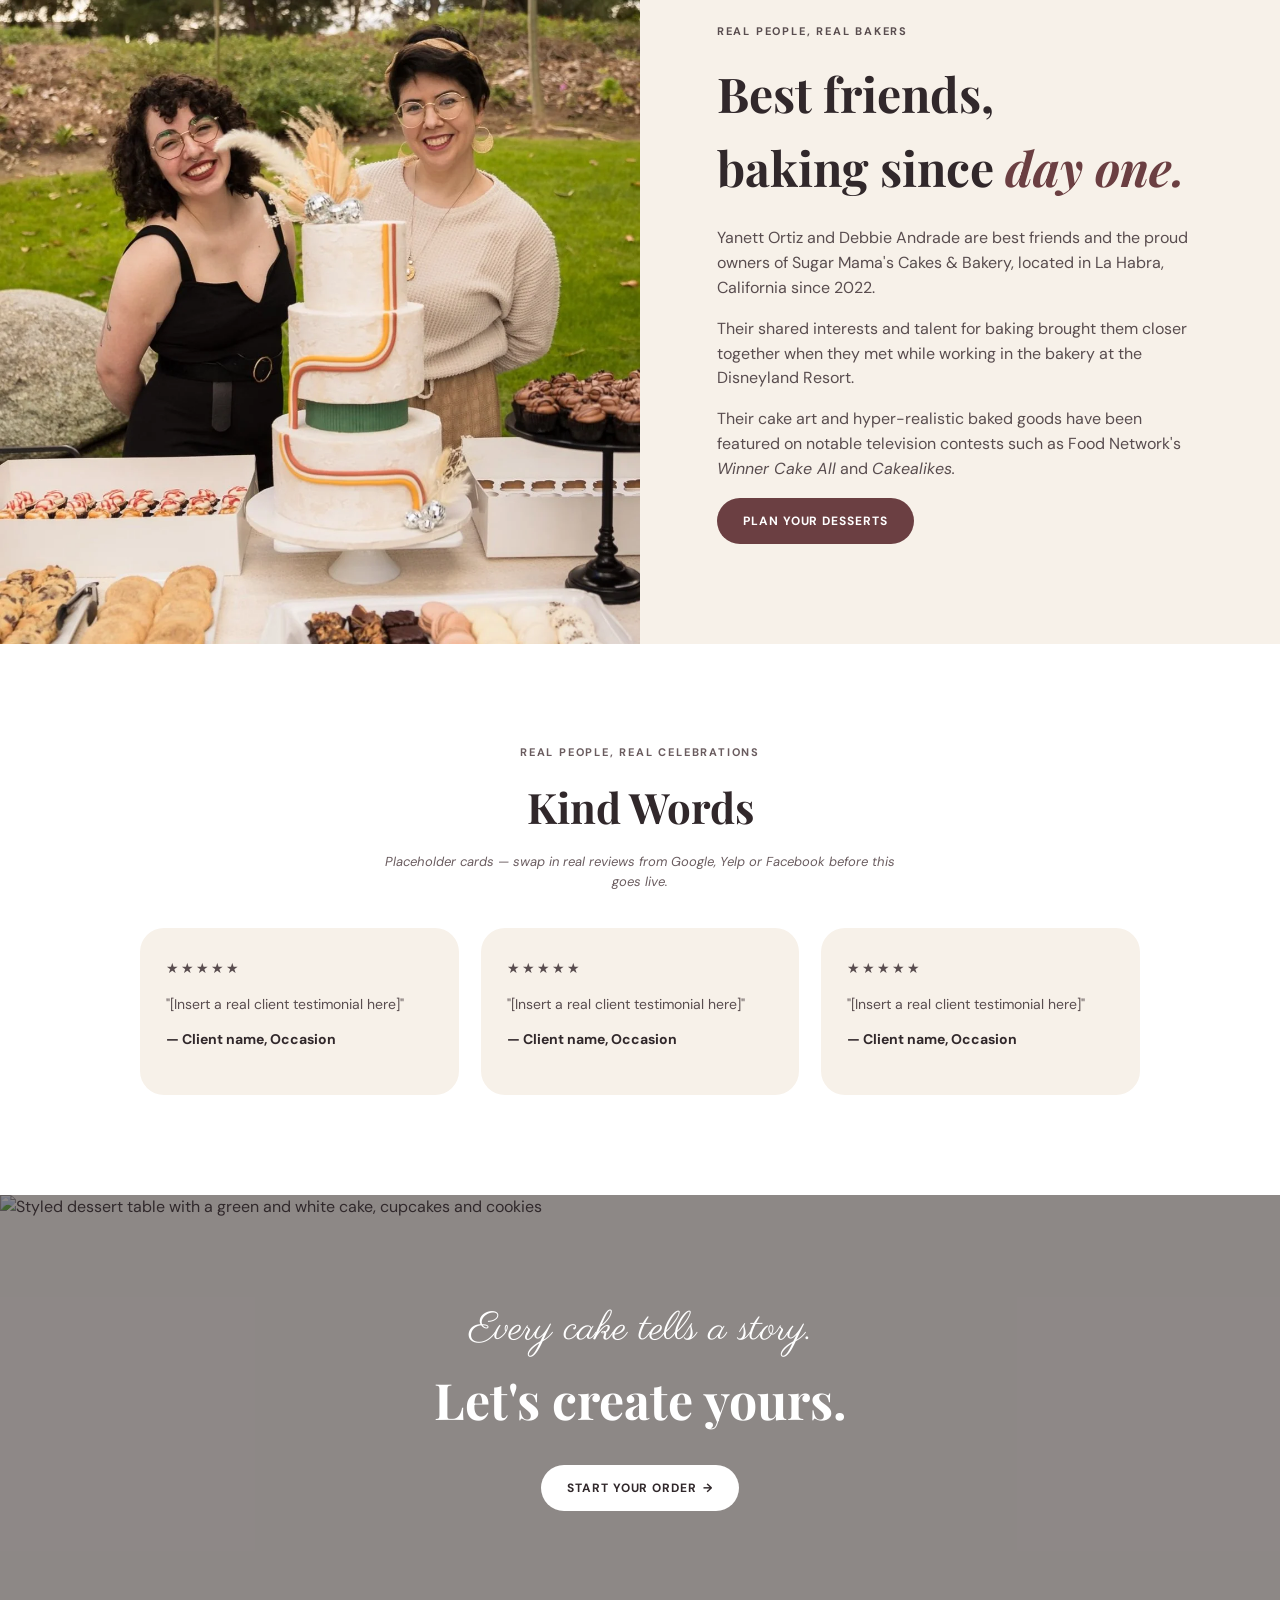
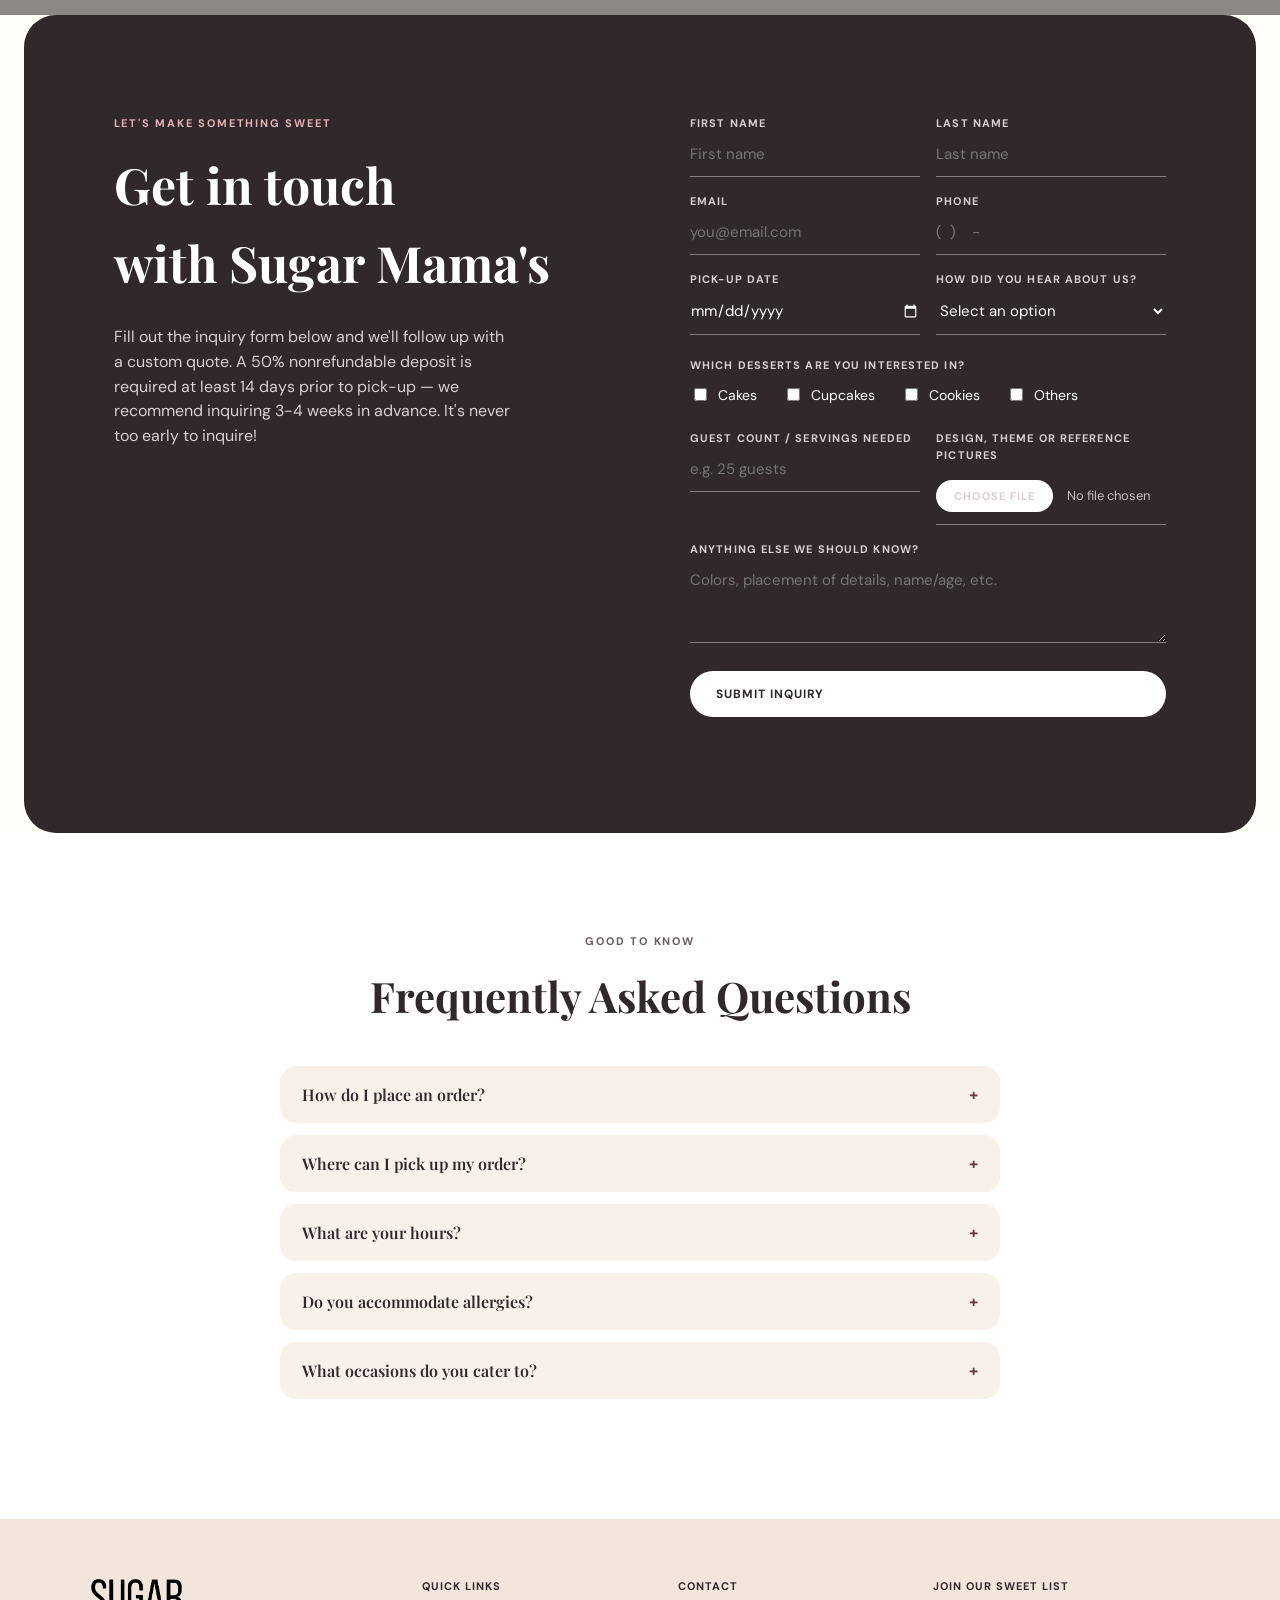
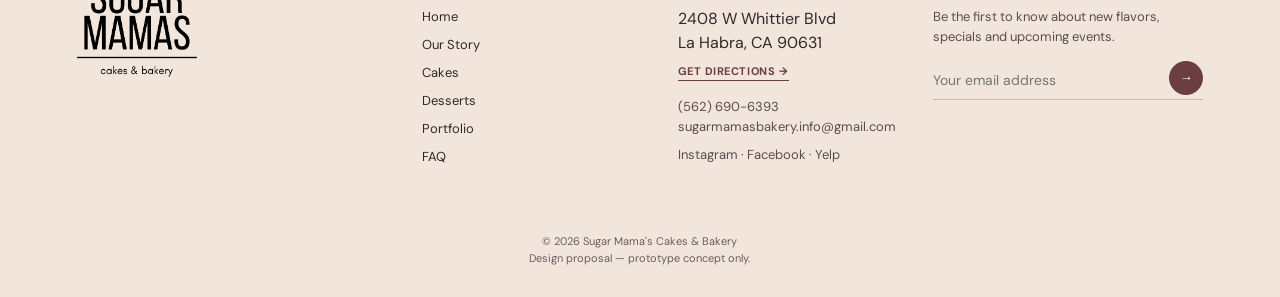
==== commit af225178: "Rename Get a Quote buttons to Place an Order Applied consistently to the header nav CTA, hero second" ====
--- a/proposal-v2/index.html
+++ b/proposal-v2/index.html
@@ -19,7 +19,7 @@
       <nav id="site-nav">
         <a href="#top">Home</a><a href="#story">Our Story</a><a href="#cakes">Cakes</a><a href="#desserts">Desserts</a><a href="#cookies">Cookies</a><a href="#portfolio">Portfolio</a><a href="#faq">FAQ</a>
       </nav>
-      <a class="cart-link" href="#quote">Get a Quote</a>
+      <a class="cart-link" href="#quote">Place an Order</a>
     </header>
 
     <main id="top">
@@ -28,7 +28,7 @@
           <p class="eyebrow">Custom Cakes · Desserts · Decorated Cookies</p>
           <h1>Cakes made<br />for your moment</h1>
           <p class="lede">Beautiful cakes. Unforgettable celebrations.</p>
-          <div class="actions"><a class="button button-dark" href="#cakes">View Our Cakes</a><a class="button button-outline" href="#quote">Get a Quote</a></div>
+          <div class="actions"><a class="button button-dark" href="#cakes">View Our Cakes</a><a class="button button-outline" href="#quote">Place an Order</a></div>
         </div>
         <div class="hero-art">
           <img class="photo" src="https://images.squarespace-cdn.com/content/v1/65b1a3853f274837054c828c/1772600733425-MUDJIO56MYOZ5IM1CIWX/image-asset.jpeg?format=1500w" alt="Vintage-style piped buttercream cake with pink, white and green flowers" />
@@ -94,7 +94,7 @@
           <p class="eyebrow">The Sugar Mama's Process</p>
           <h2>From Your Idea to<br />the Perfect Cake</h2>
           <p>We make it easy to bring your vision to life. Our step-by-step process ensures every detail is just right — from flavor to final touches.</p>
-          <a class="button button-dark" href="#quote">Get a Quote <span>→</span></a>
+          <a class="button button-dark" href="#quote">Place an Order <span>→</span></a>
         </div>
         <div class="steps">
           <article><span>01</span><h3>Tell Us Your Idea</h3><p>Share your inspiration, theme, date and any special details.</p></article>
